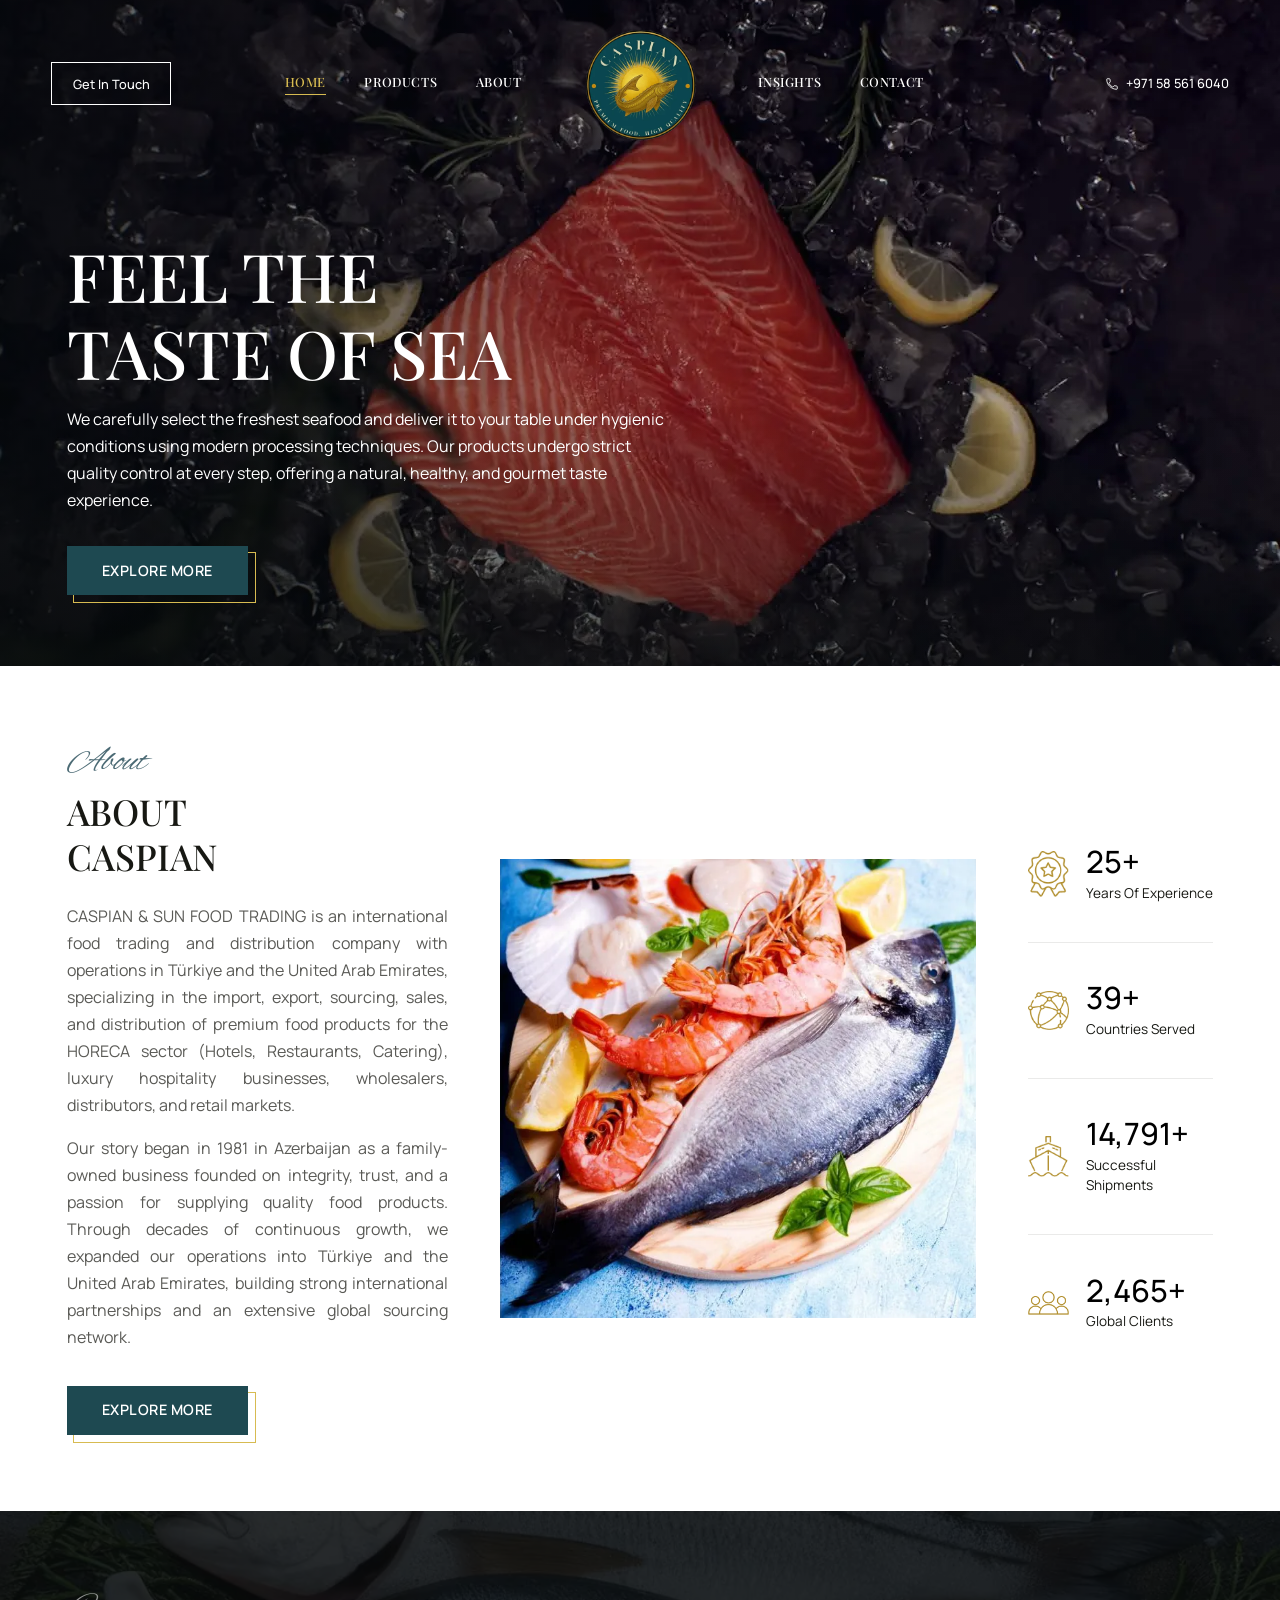
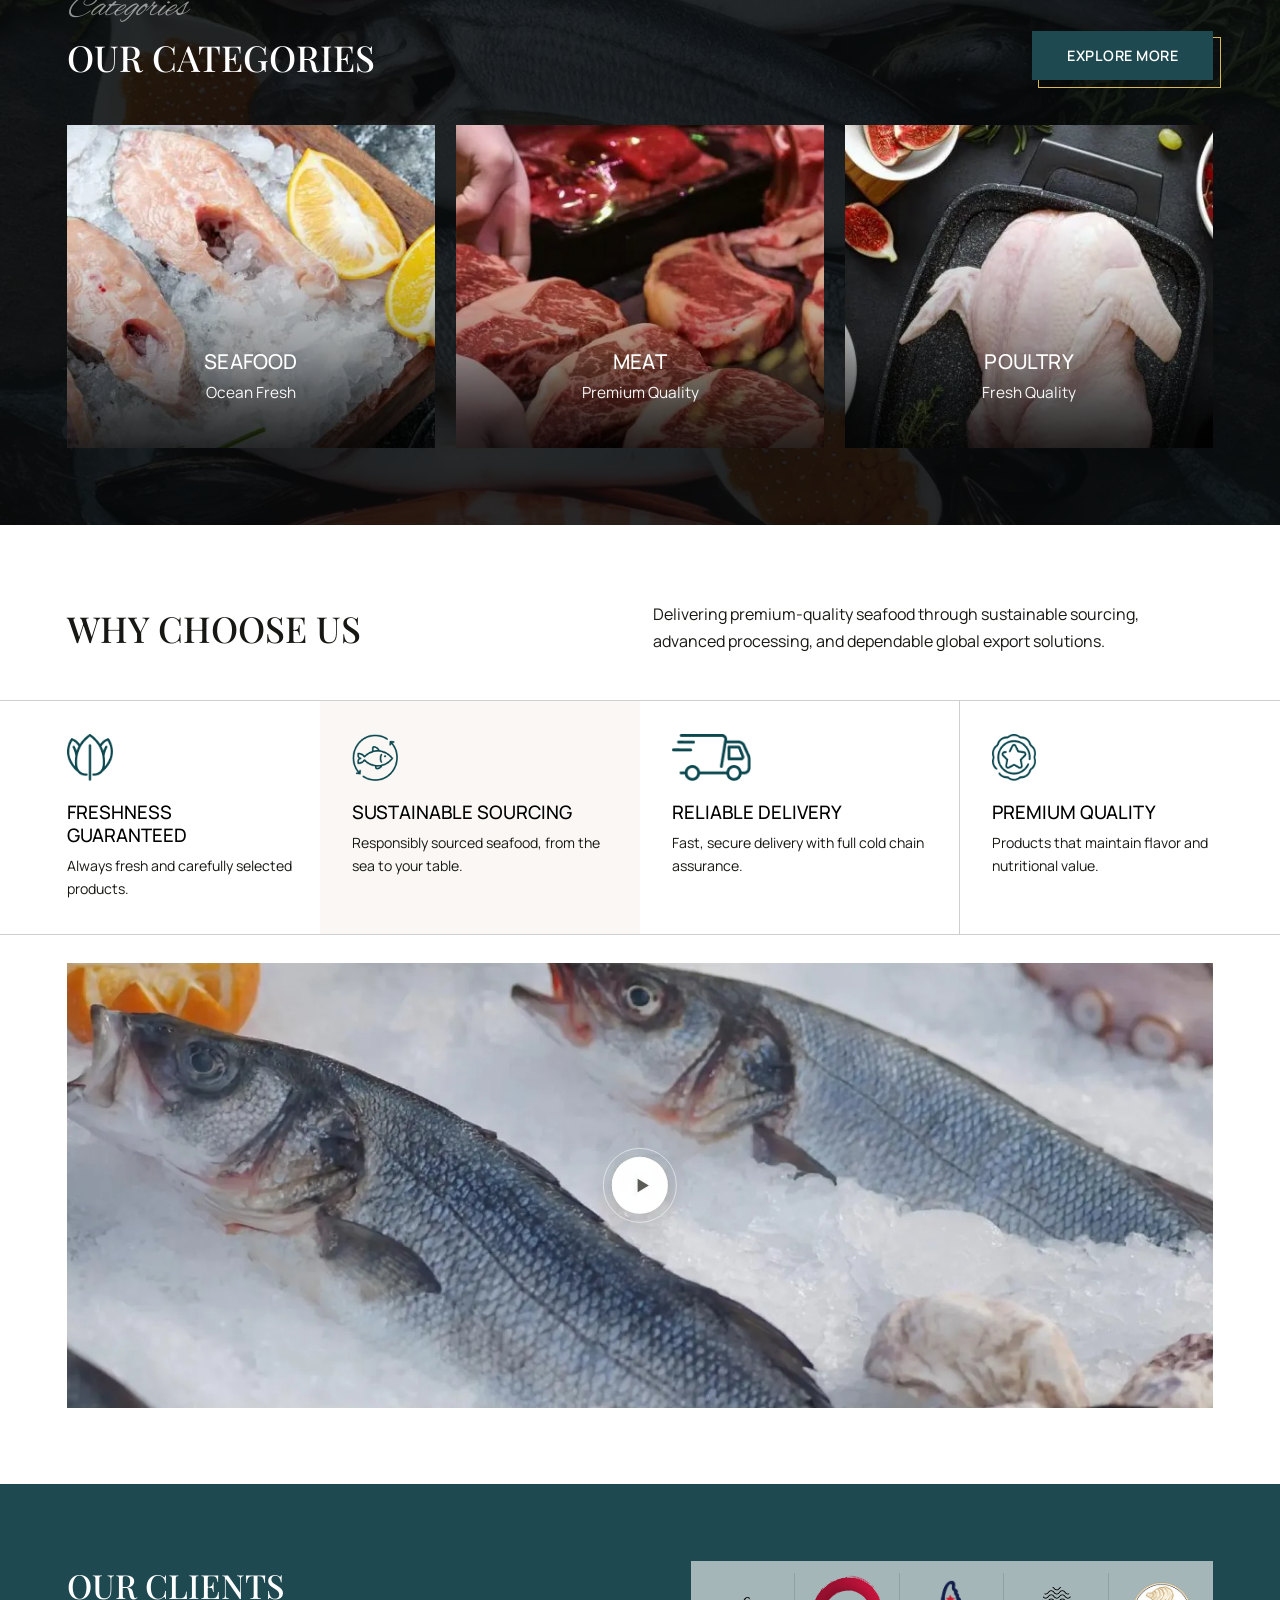
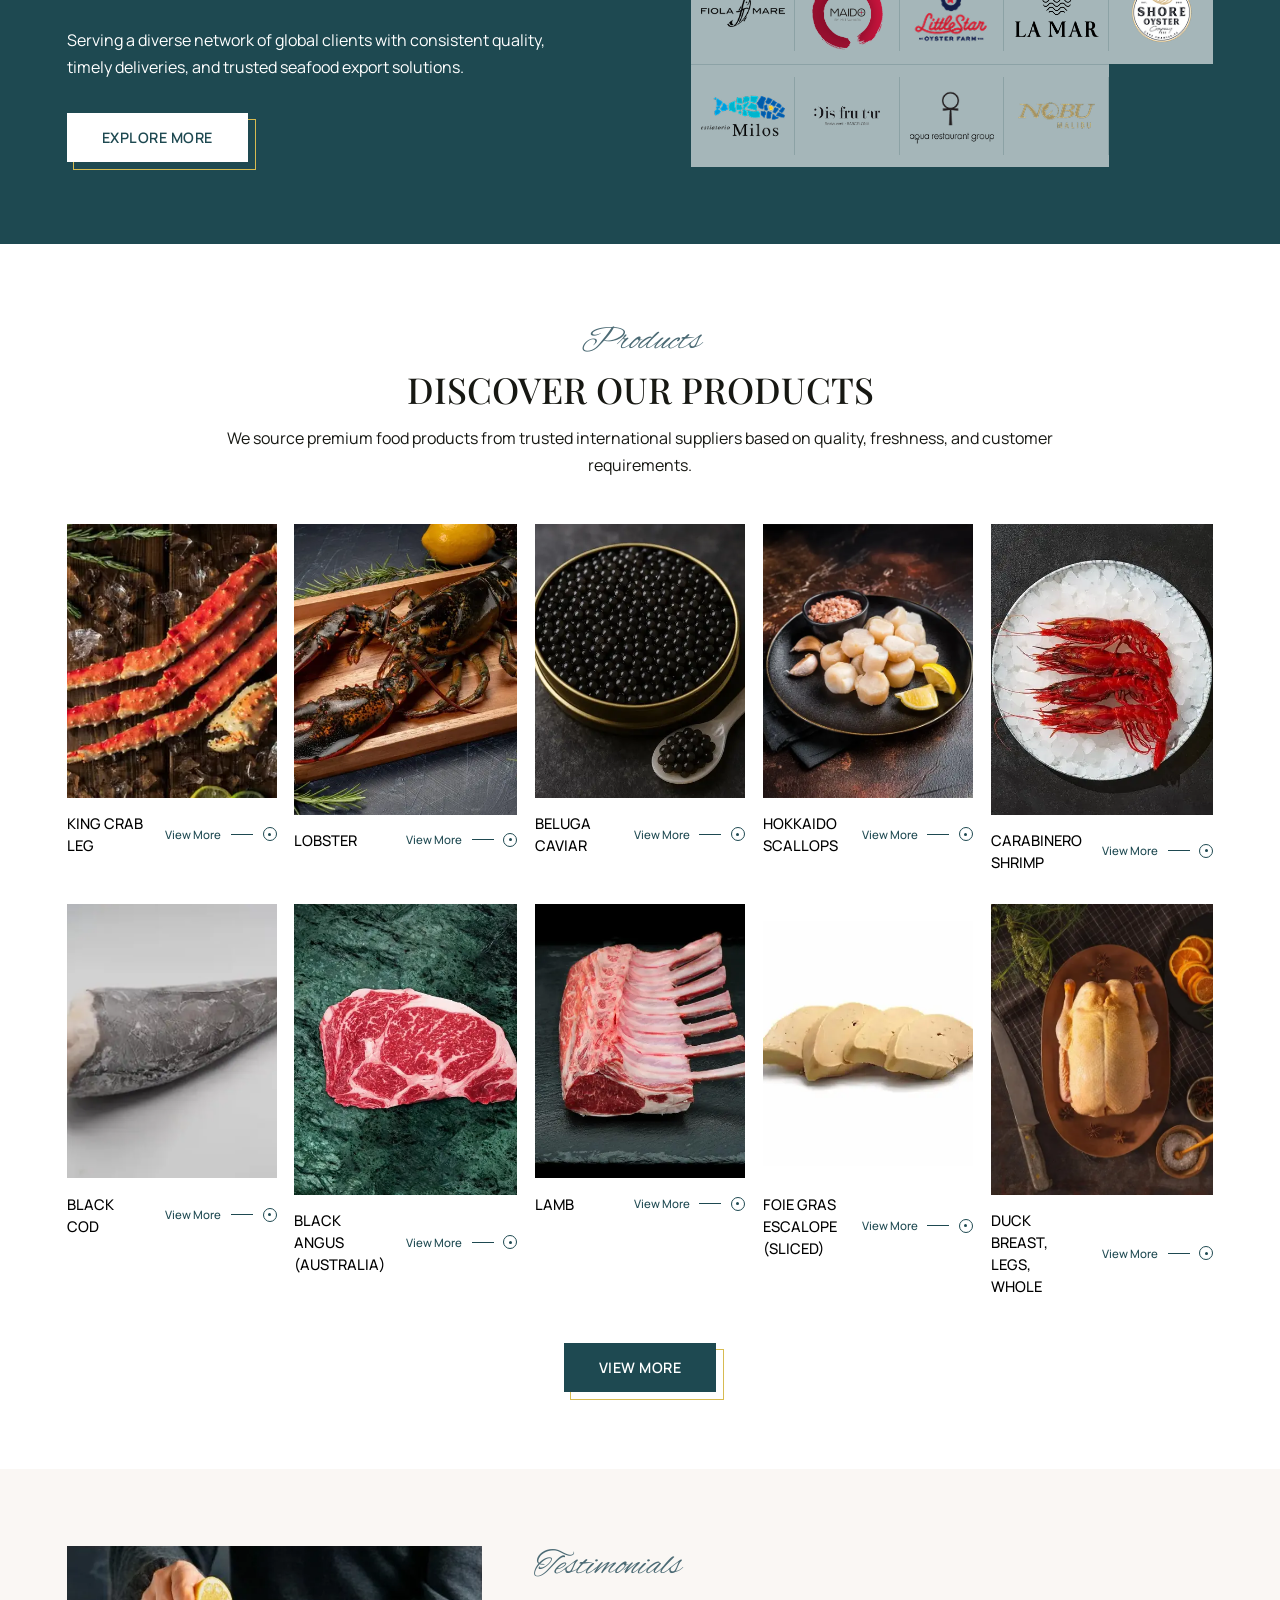
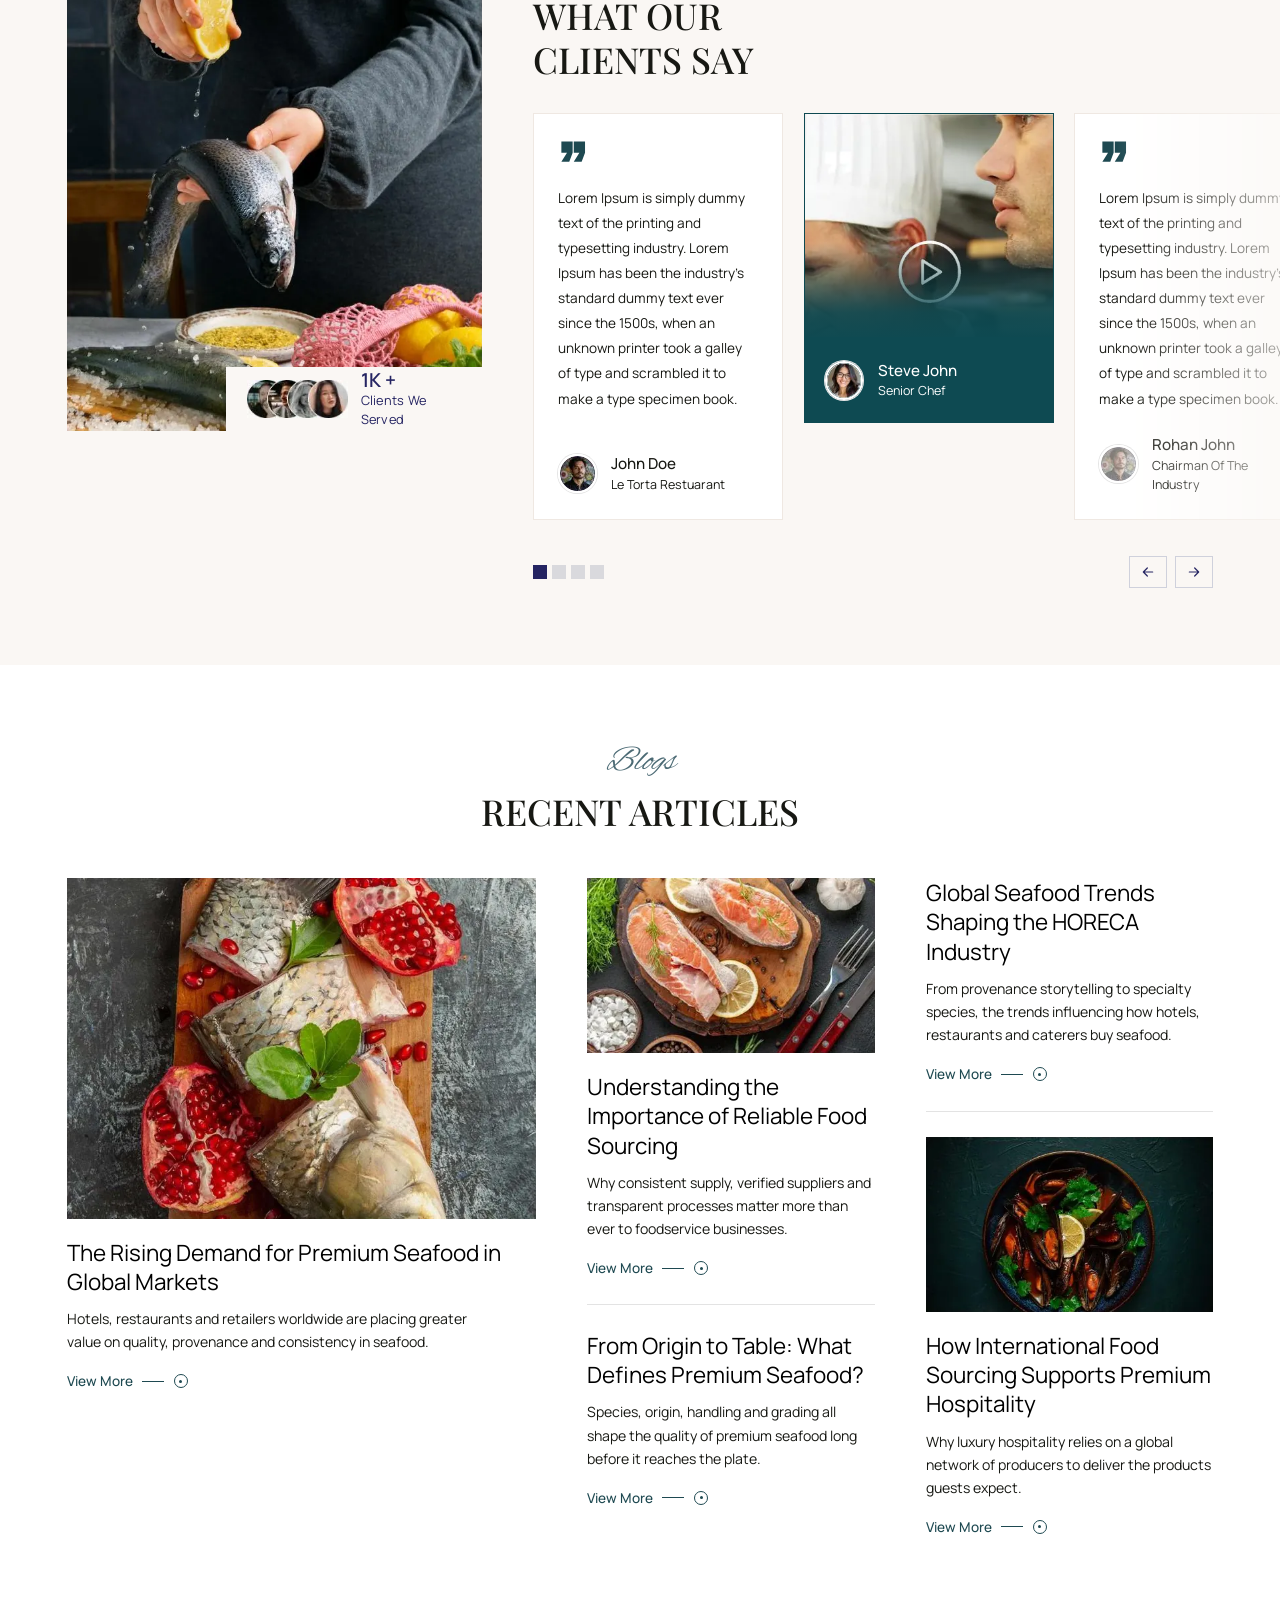
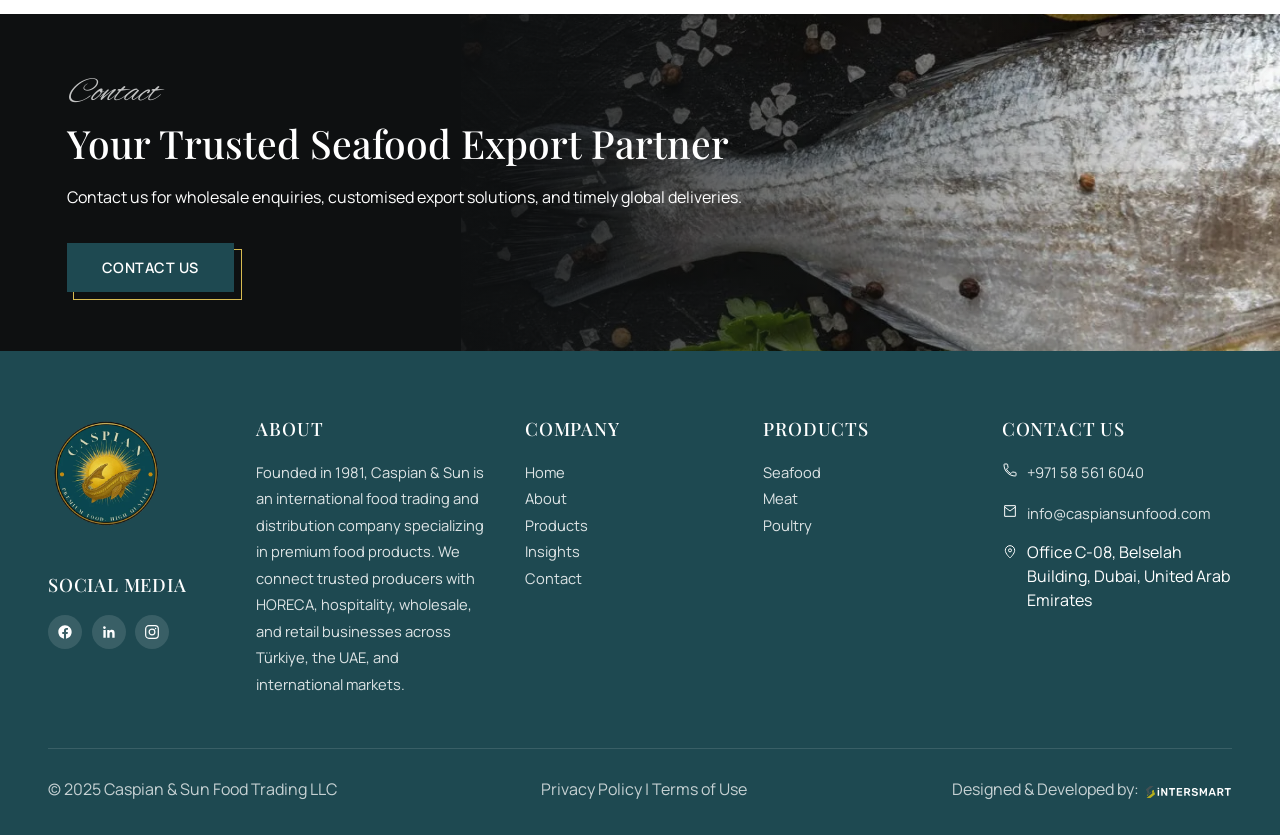
==== index.html @ beed7464 "fix: logo on the left of header on tablet and mobile Co-Authored-By: Claude Sonnet 5.5 <noreply@anth" ====
<!DOCTYPE html>
<html lang="en">
<head>
<meta charset="UTF-8">
<meta name="robots" content="noindex, nofollow, noarchive, nosnippet">
<meta name="viewport" content="width=device-width, initial-scale=1.0">
<title>Caspian & Sun Food Trading LLC | Premium Seafood, Meat & Poultry</title>
<style id="pl-css">#preloader{position:fixed;inset:0;z-index:99999;display:flex;align-items:center;justify-content:center;background:#F7F3EC;overflow:hidden;transition:opacity .4s ease .55s,visibility 0s linear .95s;}#preloader .pl-disc{position:absolute;left:50%;top:50%;width:clamp(124px,18vw,190px);height:clamp(124px,18vw,190px);margin:calc(clamp(124px,18vw,190px)/-2) 0 0 calc(clamp(124px,18vw,190px)/-2);border-radius:50%;background:#1E4951;box-shadow:0 10px 40px rgba(30,73,81,.25);transition:transform .8s cubic-bezier(.65,0,.35,1);will-change:transform;}#preloader .pl-logo{position:relative;width:clamp(96px,14vw,150px);height:clamp(96px,14vw,150px);display:flex;align-items:center;justify-content:center;}#preloader .pl-logo img{width:100%;height:100%;object-fit:contain;animation:plPulse 1.8s ease-in-out infinite;}#preloader .pl-ring{position:absolute;inset:-14px;border-radius:50%;border:2px solid rgba(215,187,81,.3);border-top-color:#D7BB51;animation:plSpin 1.1s linear infinite;transition:opacity .3s ease;}@keyframes plPulse{0%,100%{transform:scale(.97);}50%{transform:scale(1.03);}}@keyframes plSpin{to{transform:rotate(360deg);}}#preloader.pl-done{opacity:0;visibility:hidden;pointer-events:none;}#preloader.pl-done .pl-disc{transform:scale(40);}#preloader.pl-done .pl-logo img{animation:none;}#preloader.pl-done .pl-ring{opacity:0;}html.pl-skip #preloader{display:none;}@media (prefers-reduced-motion:reduce){#preloader .pl-logo img,#preloader .pl-ring{animation:none;}#preloader .pl-disc{transition:none;}#preloader{transition:opacity .3s ease,visibility 0s linear .3s;}}</style>
<script>try{if(sessionStorage.getItem("plSeen"))document.documentElement.classList.add("pl-skip")}catch(e){}</script>
<meta name="description" content="Caspian &amp; Sun Food Trading is an international food trading and distribution company supplying premium seafood, meat and poultry to hotels, restaurants and retailers in Türkiye, the UAE and beyond.">
<link rel="icon" type="image/png" href="images/logo.png">
<link rel="preload" as="image" imagesrcset="videos/hero-salmon-poster-sm.webp 640w, videos/hero-salmon-poster.webp 1280w" imagesizes="100vw" fetchpriority="high">
<link href="components.css?v=11" rel="stylesheet">
<style>
:root{--deep-teal:#1E4951;--rich-gold:#D7BB51;--antique-gold:#AA8D3F;--charcoal:#171813;--cream:#FAF7F4;--gutter:clamp(1.25rem,5.2vw,6.25rem);}
*{margin:0;padding:0;box-sizing:border-box;}
html{scroll-behavior:smooth;}
body{font-family:'Manrope',sans-serif;color:var(--charcoal);background:#fff;line-height:1.5;}
img{max-width:100%;display:block;}
html,body{max-width:100%;overflow-x:hidden;}

/* ---------- shared tokens (same as about page) ---------- */
.eyebrow{font-family:'Alex Brush','Playfair Display',cursive;font-size:clamp(1.4rem,2.8vw,2.1rem);font-weight:400;color:#4B6A74;margin-bottom:.4rem;font-style:italic;line-height:1.2;}
/* Rule 1: heading style lives on .section-heading, not the h2 tag */
.section-heading{font-family:'Playfair Display',serif;font-weight:500;color:var(--charcoal);font-size:clamp(1.6rem,2.8vw,2.4rem);line-height:1.25;text-transform:uppercase;}
p{font-size:16px;font-family:'Manrope',sans-serif;font-weight:400;line-height:27px;color:#5a5a56;}
.wrap{max-width:1920px;margin:0 auto;padding:0 var(--gutter);}
.sec{padding:clamp(3rem,6vw,6.25rem) 0;}

.btn-shop{position:relative;display:inline-block;}
.btn-shop::after{content:'';position:absolute;bottom:-8px;right:-8px;width:100%;height:100%;border:1.5px solid var(--rich-gold);z-index:0;transition:transform .35s cubic-bezier(.34,1.56,.64,1);}
.btn-shop:hover::after{transform:translate(4px,4px);}
.btn-shop a,.btn-shop button{position:relative;z-index:1;display:inline-block;background:var(--deep-teal);color:#fff;border:none;padding:.85rem 2.2rem;font-family:'Manrope',sans-serif;font-size:.9rem;font-weight:600;cursor:pointer;text-transform:uppercase;letter-spacing:.5px;text-decoration:none;transition:background .3s ease,color .3s ease,transform .35s cubic-bezier(.34,1.56,.64,1);}
.btn-shop:hover a,.btn-shop:hover button{background:#0f3a46;transform:translate(-3px,-3px);}
.btn-shop.light a{background:#fff;color:var(--deep-teal);}
.btn-shop.light:hover a{background:#f2f2ee;}
.btn-shop.light::after{border-color:var(--rich-gold);}

.view-more{display:inline-flex;align-items:center;gap:.6rem;font-size:.85rem;font-weight:500;color:var(--deep-teal);text-decoration:none;width:fit-content;transition:color .3s ease;}
.view-more .vm-dash{width:22px;height:1px;background:currentColor;transition:width .3s ease;}
.view-more .vm-circle{flex:none;width:14px;height:14px;border-radius:50%;border:1px solid currentColor;display:flex;align-items:center;justify-content:center;}
.view-more .vm-circle::after{content:'';width:3px;height:3px;border-radius:50%;background:currentColor;}
.view-more:hover{color:var(--antique-gold);}
.view-more:hover .vm-dash{width:32px;}

/* scroll reveal */
.reveal{opacity:0;transform:translateY(32px);transition:opacity .9s cubic-bezier(.16,1,.3,1),transform .9s cubic-bezier(.16,1,.3,1);}
.reveal.in-view{opacity:1;transform:translateY(0);}
@media (prefers-reduced-motion:reduce){.reveal{opacity:1!important;transform:none!important;transition:none!important;}}

/* ---------- 1. HERO (video) ---------- */
.hero{position:relative;height:min(100vh,52vw);min-height:560px;background:#0b0f10;color:#fff;overflow:hidden;display:flex;align-items:flex-end;}
.hero-video{position:absolute;inset:0;width:100%;height:100%;object-fit:cover;}
.hero::before{content:'';position:absolute;inset:0;z-index:1;background:linear-gradient(90deg,rgba(6,10,11,.72) 0%,rgba(6,10,11,.35) 45%,rgba(6,10,11,.1) 100%),linear-gradient(0deg,rgba(6,10,11,.55) 0%,rgba(6,10,11,0) 40%);}
.hero-inner{position:relative;z-index:2;width:100%;max-width:1920px;margin:0 auto;padding:0 var(--gutter) clamp(2.5rem,5.5vw,6.5rem);}
.hero h1{font-family:'Playfair Display',serif;font-size:clamp(2.4rem,6.5vw,4.2rem);font-weight:500;line-height:1.14;text-transform:uppercase;margin-bottom:1rem;text-shadow:0 2px 12px rgba(0,0,0,.25);opacity:0;animation:heroFadeUp .6s cubic-bezier(.16,1,.3,1) .05s forwards;}
.hero p{font-size:16px;line-height:27px;max-width:600px;color:#fff;margin-bottom:2rem;opacity:0;animation:heroFadeUp .6s cubic-bezier(.16,1,.3,1) .12s forwards;}
.hero .btn-shop{opacity:0;animation:heroFadeUp .6s cubic-bezier(.16,1,.3,1) .2s forwards;}
@keyframes heroFadeUp{from{opacity:0;transform:translateY(22px);}to{opacity:1;transform:translateY(0);}}
@media (prefers-reduced-motion:reduce){.hero h1,.hero p,.hero .btn-shop{animation:none;opacity:1;}}

/* ---------- 2. ABOUT CASPIAN ---------- */
.about-grid{display:grid;grid-template-columns:555fr 693fr 270fr;gap:clamp(1.5rem,4vw,5rem);align-items:center;}
.about-text .section-heading{margin-bottom:1.5rem;}
.about-text p{text-align:justify;margin-bottom:1rem;}
.about-text .btn-shop{margin-top:1.2rem;}
.about-photo{overflow:hidden;aspect-ratio:693/666;}
.about-photo img{width:100%;height:100%;object-fit:cover;transition:transform .9s cubic-bezier(.16,1,.3,1);}
.about-photo:hover img{transform:scale(1.05);}
.counters{display:flex;flex-direction:column;}
.counter{display:flex;align-items:center;gap:1.1rem;padding:clamp(1.2rem,3vw,2.6rem) 0;border-bottom:1px solid rgba(23,24,19,.09);}
.counter:first-child{padding-top:0;}
.counter:last-child{border-bottom:none;padding-bottom:0;}
.counter img{width:clamp(38px,3.2vw,58px);height:auto;flex:none;transition:transform .5s cubic-bezier(.34,1.56,.64,1);}
.counter:hover img{transform:scale(1.12) rotate(-4deg);}
.counter strong{display:block;font-family:'Manrope',sans-serif;font-weight:500;font-size:clamp(1.6rem,2.4vw,2.4rem);line-height:1.1;color:#000;}
.counter span{display:block;font-size:clamp(.85rem,1.05vw,1rem);color:#171813;margin-top:.25rem;}

/* ---------- 3. CATEGORIES ---------- */
.cats{position:relative;color:#fff;background:#0b0d0e;}
.cats.bg-on{background:#0b0d0e url('images/pdf_extracted/extracted_3_bg.webp') center/cover;}
.cats::before{content:'';position:absolute;inset:0;background:rgba(8,10,11,.86);}
.cats .wrap{position:relative;}
.cats-head{display:flex;justify-content:space-between;align-items:flex-end;gap:1.5rem;flex-wrap:wrap;margin-bottom:clamp(1.8rem,3.5vw,3.4rem);}
.cats .eyebrow{color:rgba(255,255,255,.55);}
.cats .section-heading{color:#fff;}
.cat-grid{display:grid;grid-template-columns:repeat(3,1fr);gap:clamp(1rem,1.6vw,1.8rem);}
.cat-card{position:relative;display:block;aspect-ratio:552/484;overflow:hidden;color:#fff;text-decoration:none;}
.cat-card img{position:absolute;inset:0;width:100%;height:100%;object-fit:cover;transition:transform .9s cubic-bezier(.16,1,.3,1);}
.cat-card:hover img{transform:scale(1.08);}
.cat-card::after{content:'';position:absolute;inset:0;background:linear-gradient(0deg,rgba(0,0,0,.72) 0%,rgba(0,0,0,.18) 48%,rgba(0,0,0,0) 70%);transition:background .4s ease;}
.cat-card:hover::after{background:linear-gradient(0deg,rgba(0,0,0,.82) 0%,rgba(0,0,0,.3) 55%,rgba(0,0,0,.05) 80%);}
.cat-label{position:absolute;left:0;right:0;bottom:clamp(1.4rem,3.4vw,3.6rem);z-index:1;text-align:center;}
.cat-label b{display:block;font-family:'Manrope',sans-serif;font-weight:500;font-size:clamp(1.1rem,1.6vw,1.6rem);text-transform:uppercase;letter-spacing:.2px;transition:transform .4s ease;}
.cat-label span{display:block;font-size:clamp(.9rem,1.2vw,1.2rem);margin-top:.3rem;opacity:.95;}
.cat-card:hover .cat-label b{transform:translateY(-4px);}

/* ---------- 4. WHY CHOOSE US ---------- */
.why-head{display:flex;justify-content:space-between;align-items:center;gap:2rem;flex-wrap:wrap;margin-bottom:clamp(1.8rem,3.5vw,3.2rem);}
.why-head p{max-width:560px;color:#171813;font-size:16px;}
.why-strip{border-top:1px solid #cfcfcf;border-bottom:1px solid #cfcfcf;}
.why-grid{display:grid;grid-template-columns:repeat(4,1fr);max-width:1920px;margin:0 auto;}
.why-item{padding:clamp(1.4rem,2.6vw,2.6rem) clamp(1rem,2vw,2.2rem);padding-left:max(var(--gutter),0px);transition:background .35s ease;}
.why-item:not(:first-child){padding-left:clamp(1rem,2.4vw,2.6rem);}
.why-item + .why-item{border-left:1px solid transparent;}
.why-item:nth-child(3){border-right:1px solid #cfcfcf;}
.why-grid:not(:hover) .why-item:nth-child(2),.why-item:hover{background:var(--cream);}
.why-item img{height:clamp(38px,3.6vw,68px);width:auto;max-width:none;object-fit:contain;margin-bottom:clamp(.9rem,1.6vw,1.6rem);transition:transform .45s cubic-bezier(.34,1.56,.64,1);}
.why-item:hover img{transform:translateY(-4px) scale(1.06);}
.why-item h3{font-family:'Manrope',sans-serif;font-weight:500;font-size:clamp(1rem,1.45vw,1.4rem);text-transform:uppercase;color:#000;margin-bottom:.5rem;line-height:1.25;}
.why-item p{font-size:clamp(.85rem,1.1vw,1rem);line-height:1.6;color:#171813;max-width:24em;}
.why-video{position:relative;margin-top:clamp(1.4rem,2.2vw,2.2rem);aspect-ratio:1728/670;overflow:hidden;cursor:pointer;}
.why-video img{width:100%;height:100%;object-fit:cover;transition:transform 1.2s cubic-bezier(.16,1,.3,1);}
.why-video:hover img{transform:scale(1.04);}
.play-btn{position:absolute;left:50%;top:50%;transform:translate(-50%,-50%);width:clamp(52px,4.4vw,84px);height:clamp(52px,4.4vw,84px);border-radius:50%;background:rgba(255,255,255,.92);border:none;display:flex;align-items:center;justify-content:center;cursor:pointer;box-shadow:0 8px 30px rgba(0,0,0,.2);transition:transform .35s cubic-bezier(.34,1.56,.64,1),background .3s ease;}
.play-btn::before{content:'';position:absolute;inset:-9px;border-radius:50%;border:1.5px solid rgba(255,255,255,.55);animation:pulse 2.4s ease-out infinite;}
.play-btn svg{width:34%;height:34%;fill:#5a5a56;margin-left:8%;}
.why-video:hover .play-btn{transform:translate(-50%,-50%) scale(1.1);background:#fff;}
@keyframes pulse{0%{transform:scale(.9);opacity:.9;}100%{transform:scale(1.5);opacity:0;}}
@media (prefers-reduced-motion:reduce){.play-btn::before{animation:none;}}

/* ---------- 5. OUR CLIENTS ---------- */
.clients{background:var(--deep-teal);color:#fff;}
.clients-grid{display:grid;grid-template-columns:minmax(0,560px) 1fr;gap:clamp(2rem,5vw,6rem);align-items:center;}
.clients .section-heading{color:#fff;font-size:clamp(1.8rem,2.6vw,2.6rem);line-height:1.15;margin-bottom:1.4rem;}
.clients p{color:#fff;margin-bottom:2rem;max-width:520px;}
.logos{display:grid;grid-template-columns:repeat(5,1fr);}
.logo-cell{display:flex;align-items:center;justify-content:center;padding:clamp(.4rem,1vw,1rem) clamp(.3rem,.8vw,.9rem);position:relative;}
.logo-cell:not(:nth-child(5n))::after{content:'';position:absolute;right:0;top:12%;bottom:12%;width:1px;background:rgba(30,73,81,.18);}
.logo-cell:nth-child(n+6){border-top:1px solid rgba(30,73,81,.18);}
.logo-cell{transition:background-color .3s ease;}
/* subtle light card so dark logos stay readable before hover */
.logo-cell:not(:empty){background:rgba(255,255,255,.6);}
.logo-cell:not(:empty):hover{background:#fff;}
.logo-cell img{width:auto;max-width:100%;max-height:clamp(48px,6vw,84px);height:auto;margin:0 auto;transition:transform .4s cubic-bezier(.34,1.56,.64,1);}
.logo-cell:hover img{transform:scale(1.06);}
/* La Mar file is white-on-transparent: render it black on the light card */
.logo-cell--light img{filter:invert(1);}

/* ---------- 6. PRODUCTS ---------- */
.prod-head{text-align:center;margin-bottom:clamp(1.8rem,3.5vw,3.4rem);}
.prod-head p{max-width:840px;margin:.8rem auto 0;color:#171813;}
.prod-grid{display:grid;grid-template-columns:repeat(5,1fr);gap:clamp(1.4rem,2.4vw,2.6rem) clamp(.8rem,1.4vw,1.6rem);}
.pcard{display:flex;flex-direction:column;}
.pimg{position:relative;aspect-ratio:323/422;overflow:hidden;}
.pimg img{width:100%;height:100%;object-fit:cover;transition:transform .7s cubic-bezier(.16,1,.3,1);}
.pcard:hover .pimg img{transform:scale(1.08);}
.poverlay{position:absolute;top:14%;bottom:14%;left:8%;right:8%;background:rgba(255,255,255,.96);display:flex;flex-direction:column;justify-content:center;align-items:center;text-align:center;padding:clamp(.6rem,1.2vw,1.4rem);opacity:0;visibility:hidden;transform:translateY(10px);transition:opacity .4s ease,visibility .4s ease,transform .4s ease;}
.pcard:hover .poverlay,.pcard:focus-within .poverlay{opacity:1;visibility:visible;transform:none;}
.poverlay h3{font-family:'Manrope',sans-serif;font-size:clamp(.9rem,1.1vw,1.1rem);font-weight:500;text-transform:uppercase;color:var(--charcoal);margin-bottom:.8rem;}
.poverlay p{font-size:clamp(.66rem,.8vw,.8rem);line-height:1.65;color:#171813;margin-bottom:1rem;}
.pinfo{display:flex;justify-content:space-between;align-items:center;gap:clamp(1rem,1.6vw,1.6rem);padding-top:.9rem;}
.pinfo b{flex:1 1 auto;min-width:0;}
.pinfo .view-more{flex:none;white-space:nowrap;}
.pinfo b{font-family:'Manrope',sans-serif;font-size:clamp(.9rem,1.15vw,1.1rem);font-weight:500;text-transform:uppercase;color:#000;}
.pinfo .view-more{font-size:clamp(.72rem,.85vw,.85rem);}
.prod-cta{text-align:center;margin-top:clamp(1.8rem,3.6vw,3.6rem);}

/* ---------- 7. TESTIMONIALS ---------- */
.testi{background:var(--cream);overflow:hidden;}
.testi-grid{display:grid;grid-template-columns:629fr 1030fr;gap:clamp(1.5rem,4vw,4.5rem);align-items:start;}
.testi-photo{position:relative;aspect-ratio:629/735;}
.testi-photo>img{width:100%;height:100%;object-fit:cover;}
.served{position:absolute;right:0;bottom:0;width:61.5%;background:var(--cream);height:12.4%;min-height:64px;display:flex;align-items:center;gap:.8rem;padding:0 clamp(.6rem,1.6vw,1.6rem);}
.served img{height:clamp(30px,3vw,48px);width:auto;flex:none;}
.served strong{display:block;font-size:clamp(1.1rem,1.5vw,1.5rem);font-weight:600;color:#252462;line-height:1.1;}
.served span{display:block;font-size:clamp(.8rem,1vw,1rem);color:#252462;letter-spacing:.3px;}
.testi-body{min-width:0;}
.testi-body .section-heading{margin-bottom:clamp(1.4rem,2.4vw,2.4rem);}
.slider{position:relative;margin-right:calc(-1 * var(--gutter));}
.track{display:flex;gap:clamp(.8rem,1.6vw,1.6rem);overflow-x:auto;scroll-snap-type:x mandatory;scrollbar-width:none;-ms-overflow-style:none;padding:0 var(--gutter) 6px 0;-webkit-mask-image:linear-gradient(90deg,#000 0,#000 78%,rgba(0,0,0,.35) 100%);mask-image:linear-gradient(90deg,#000 0,#000 78%,rgba(0,0,0,.35) 100%);}
.track::-webkit-scrollbar{display:none;}
.tcard{--tw:clamp(250px,19vw,365px);flex:0 0 var(--tw);scroll-snap-align:start;background:#fff;border:1px solid #efe8e2;padding:clamp(1.2rem,1.9vw,1.9rem);display:flex;flex-direction:column;min-height:clamp(340px,25vw,478px);}
.sr-only{position:absolute;width:1px;height:1px;padding:0;margin:-1px;overflow:hidden;clip:rect(0,0,0,0);white-space:nowrap;border:0;}
.tcard .q{width:clamp(26px,2.2vw,42px);fill:var(--deep-teal);margin-bottom:1.2rem;}
.tcard p{font-size:clamp(.85rem,1.05vw,1rem);line-height:1.85;color:#171813;flex:1;}
.tperson{display:flex;align-items:center;gap:.9rem;margin-top:1.4rem;}
.tperson img{width:clamp(38px,3vw,58px);height:clamp(38px,3vw,58px);border-radius:50%;object-fit:cover;flex:none;border:2px solid #fff;box-shadow:0 0 0 1px #e5e5e5;}
.tperson b{display:block;font-weight:500;font-size:clamp(.95rem,1.15vw,1.1rem);color:#171813;}
.tperson span{display:block;font-size:clamp(.78rem,.95vw,.9rem);color:#171813;}
.tcard.video{--pb:calc(clamp(38px,3vw,58px) + 2 * clamp(1rem,1.6vw,1.6rem));position:relative;align-self:flex-start;min-height:0;padding:calc(var(--tw) * .9011) 0 0;background:#0e4a52 url('images/home/testi-chef.webp') left top/100% auto no-repeat;color:#fff;border-color:transparent;overflow:hidden;}
/* teal panel starts right under the photo and is only as tall as the person block; grows only if content is added */
.tcard.video::before{content:'';position:absolute;inset:0;pointer-events:none;background:linear-gradient(0deg,#0e4a52 0,#0e4a52 var(--pb),rgba(14,74,82,.9) calc(var(--pb) + var(--tw) * .12),rgba(14,74,82,0) calc(var(--pb) + var(--tw) * .4));}
.tcard.video .play-btn{top:calc(var(--tw) * .45);width:calc(var(--tw) * .26);height:calc(var(--tw) * .26);background:transparent;box-shadow:none;border:none;z-index:2;}
.tcard.video .play-btn svg,.tcard.video .play-btn::before{display:none;}
.tcard.video:hover{box-shadow:0 18px 40px rgba(14,74,82,.35);}
.tcard.video .tperson{position:relative;margin:0;padding:clamp(1rem,1.6vw,1.6rem);z-index:1;}
.tcard.video .tperson b,.tcard.video .tperson span{color:#fff;}
.tcard.video .tperson img{border-color:#fff;}
.slider-ui{display:flex;justify-content:space-between;align-items:center;margin-top:clamp(1.4rem,2.4vw,2.4rem);padding-right:var(--gutter);}
.dots{display:flex;gap:.3rem;}
.dots i{width:14px;height:14px;background:#d9d9dd;cursor:pointer;transition:background .3s ease,transform .3s ease;}
.dots i.on{background:#252462;}
.arrows{display:flex;gap:.5rem;}
.arrows button{width:38px;height:32px;border:1px solid #cfd1dc;background:transparent;color:#252462;cursor:pointer;display:flex;align-items:center;justify-content:center;transition:background .3s ease,color .3s ease,transform .3s ease;}
.arrows button:hover{background:#252462;color:#fff;transform:translateY(-2px);}
.arrows svg{width:16px;height:16px;stroke:currentColor;fill:none;stroke-width:1.8;stroke-linecap:round;stroke-linejoin:round;}

/* ---------- 8. ARTICLES ---------- */
.art-head{text-align:center;margin-bottom:clamp(1.8rem,3.5vw,3.4rem);}
.art-grid{display:grid;grid-template-columns:706fr 433fr 433fr;gap:clamp(1.4rem,4vw,4.6rem);align-items:start;}
.art{display:block;text-decoration:none;color:inherit;}
.art .aimg{overflow:hidden;}
.art .aimg img{width:100%;height:100%;object-fit:cover;transition:transform .8s cubic-bezier(.16,1,.3,1);}
.art:hover .aimg img{transform:scale(1.06);}
.art.big .aimg{aspect-ratio:706/512;}
.art.sm .aimg{aspect-ratio:433/263;}
.art h3{font-family:'Manrope',sans-serif;font-weight:400;font-size:clamp(1.15rem,1.75vw,1.75rem);line-height:1.3;color:#000;margin:clamp(.9rem,1.5vw,1.6rem) 0 .7rem;transition:color .3s ease;}
.art:hover h3{color:var(--deep-teal);}
.art p{font-size:clamp(.85rem,1.1vw,1rem);line-height:1.65;color:#171813;margin-bottom:.9rem;max-width:30em;}
.acol{display:flex;flex-direction:column;}
.acol .art + .art{border-top:1px solid #e3e3e3;margin-top:clamp(1.2rem,2vw,2rem);padding-top:clamp(1.2rem,2vw,2rem);}
.acol .art.text-first h3{margin-top:0;}

/* ---------- 9. CTA ---------- */
.cta{position:relative;min-height:clamp(320px,26.3vw,540px);background:#0e1011;color:#fff;display:flex;align-items:center;overflow:hidden;}
.cta-bg{position:absolute;right:0;top:0;bottom:0;width:min(64%,1100px);}
.cta-bg.bg-on{background:url('images/home/cta-fish.webp') right center/cover no-repeat;}
.cta::before{content:'';position:absolute;inset:0;z-index:1;background:linear-gradient(90deg,#0e1011 0%,#0e1011 32%,rgba(14,16,17,.55) 62%,rgba(14,16,17,0) 100%);}
.cta .wrap{position:relative;z-index:2;width:100%;}
.cta .eyebrow{color:rgba(255,255,255,.75);}
.cta .section-heading{color:#fff;text-transform:none;font-size:clamp(1.7rem,3.05vw,3.1rem);line-height:1.2;margin-bottom:1.1rem;}
.cta p{color:#fff;max-width:760px;margin-bottom:2rem;}

/* ---------- LIGHTBOX ---------- */
.lightbox{position:fixed;inset:0;z-index:400;background:rgba(6,9,10,.9);display:flex;align-items:center;justify-content:center;padding:1.5rem;opacity:0;visibility:hidden;transition:opacity .35s ease,visibility .35s ease;}
.lightbox.open{opacity:1;visibility:visible;}
.lightbox video{width:min(1100px,100%);max-height:82vh;background:#000;box-shadow:0 30px 80px rgba(0,0,0,.5);}
.lightbox .lb-close{position:absolute;top:1.2rem;right:1.4rem;width:44px;height:44px;border:none;border-radius:50%;background:rgba(255,255,255,.12);color:#fff;font-size:1.7rem;line-height:1;cursor:pointer;transition:background .3s ease,transform .3s ease;}
.lightbox .lb-close:hover{background:var(--rich-gold);color:#171813;transform:rotate(90deg);}

/* ---------- RESPONSIVE ---------- */
@media (max-width:1200px){
  .prod-grid{grid-template-columns:repeat(4,1fr);}
  .art-grid{grid-template-columns:1fr 1fr;}
  .art.big{grid-column:1/-1;}
}
@media (max-width:1024px){
  .hero{height:min(100vh,120vw);min-height:520px;}
  .about-grid{grid-template-columns:1fr 1fr;}
  .about-text{grid-column:1/-1;}
  .about-photo{aspect-ratio:4/3;}
  .counters{justify-content:center;}
  .cat-grid{grid-template-columns:1fr 1fr 1fr;}
  .why-grid{grid-template-columns:1fr 1fr;}
  .why-item,.why-item:not(:first-child){padding:clamp(1.2rem,3vw,2rem) var(--gutter);}
  .why-item:nth-child(3){border-right:none;}
  .why-item:nth-child(-n+2){border-bottom:1px solid #cfcfcf;}
  .clients-grid{grid-template-columns:1fr;}
  .prod-grid{grid-template-columns:repeat(3,1fr);}
  .testi-grid{grid-template-columns:1fr;}
  .testi-photo{aspect-ratio:16/11;max-width:640px;}
}
@media (max-width:768px){
  .about-grid{grid-template-columns:1fr;}
  .counters{flex-direction:row;flex-wrap:wrap;}
  .counter,.counter:first-child,.counter:last-child{flex:1 1 45%;padding:1rem 0;border-bottom:1px solid rgba(23,24,19,.09);}
  .cat-grid{grid-template-columns:1fr;}
  .cat-card{aspect-ratio:16/11;}
  .why-head{flex-direction:column;align-items:flex-start;}
  .logos{grid-template-columns:repeat(3,1fr);}
  .logo-cell::after{display:none;}
  .logo-cell:nth-child(n+4){border-top:1px solid rgba(30,73,81,.18);}
  .prod-grid{grid-template-columns:repeat(2,1fr);}
  .art-grid{grid-template-columns:1fr;}
  .slider{margin-right:calc(-1 * var(--gutter));}
}
@media (max-width:600px){
  .hero{min-height:480px;}
  .hero p{font-size:15px;line-height:25px;}
  .why-grid{grid-template-columns:1fr;}
  .why-item:nth-child(n){border-right:none;border-bottom:1px solid #cfcfcf;}
  .why-item:last-child{border-bottom:none;}
  .why-grid:not(:hover) .why-item:nth-child(2){background:transparent;}
  .why-video{aspect-ratio:16/10;}
  .logos{grid-template-columns:repeat(2,1fr);}
  .logo-cell:nth-child(n+3){border-top:1px solid rgba(30,73,81,.18);}
  .pinfo{flex-direction:column;align-items:flex-start;gap:.3rem;}
  .poverlay p{display:none;}
  .counter,.counter:first-child,.counter:last-child{flex:1 1 100%;}
  .served{width:78%;}
}
</style>
</head>
<body>
<div id="preloader" aria-hidden="true"><div class="pl-disc"></div><div class="pl-logo"><span class="pl-ring"></span><img width="360" height="360" src="casplogo.webp" alt=""></div></div>


<div id="header-placeholder"></div>
<main id="main">

<!-- 1. HERO -->
<section class="hero" id="top">
  <img class="hero-video hero-poster" src="videos/hero-salmon-poster.webp" srcset="videos/hero-salmon-poster-sm.webp 640w, videos/hero-salmon-poster.webp 1280w" sizes="100vw" width="1280" height="720" alt="" fetchpriority="high" decoding="async">
  <video class="hero-video" muted loop playsinline preload="none" data-src="videos/hero-salmon-720.mp4" data-src-sm="videos/hero-salmon-360.mp4" aria-hidden="true"></video>
  <div class="hero-inner">
    <h1>Feel the<br>Taste of Sea</h1>
    <p>We carefully select the freshest seafood and deliver it to your table under hygienic conditions using modern processing techniques. Our products undergo strict quality control at every step, offering a natural, healthy, and gourmet taste experience.</p>
    <div class="btn-shop"><a href="products.html" aria-label="Explore our products">Explore More</a></div>
  </div>
</section>

<!-- 2. ABOUT CASPIAN -->
<section class="sec about">
  <div class="wrap about-grid">
    <div class="about-text reveal">
      <div class="eyebrow">About</div>
      <h2 class="section-heading">About<br>Caspian</h2>
      <p>CASPIAN &amp; SUN FOOD TRADING is an international food trading and distribution company with operations in Türkiye and the United Arab Emirates, specializing in the import, export, sourcing, sales, and distribution of premium food products for the HORECA sector (Hotels, Restaurants, Catering), luxury hospitality businesses, wholesalers, distributors, and retail markets.</p>
      <p>Our story began in 1981 in Azerbaijan as a family-owned business founded on integrity, trust, and a passion for supplying quality food products. Through decades of continuous growth, we expanded our operations into Türkiye and the United Arab Emirates, building strong international partnerships and an extensive global sourcing network.</p>
      <div class="btn-shop"><a href="about.html">Explore More</a></div>
    </div>
    <div class="about-photo reveal"><img loading="lazy" decoding="async" width="693" height="666" src="images/home/about-photo.webp" alt="Fresh fish, prawns and scallops on a wooden board"></div>
    <div class="counters reveal">
      <div class="counter"><img loading="lazy" decoding="async" width="58" height="65" src="images/home/counter-1.png" alt=""><div><strong data-count="25" data-suffix="+">25+</strong><span>Years Of Experience</span></div></div>
      <div class="counter"><img loading="lazy" decoding="async" width="60" height="58" src="images/home/counter-4.png" alt=""><div><strong data-count="40" data-suffix="+">40+</strong><span>Countries Served</span></div></div>
      <div class="counter"><img loading="lazy" decoding="async" width="57" height="57" src="images/home/counter-2.png" alt=""><div><strong data-count="15000" data-suffix="+">15,000+</strong><span>Successful Shipments</span></div></div>
      <div class="counter"><img loading="lazy" decoding="async" width="73" height="43" src="images/home/counter-3.png" alt=""><div><strong data-count="2500" data-suffix="+">2,500+</strong><span>Global Clients</span></div></div>
    </div>
  </div>
</section>

<!-- 3. CATEGORIES -->
<section class="sec cats">
  <div class="wrap">
    <div class="cats-head reveal">
      <div>
        <div class="eyebrow">Categories</div>
        <h2 class="section-heading">Our Categories</h2>
      </div>
      <div class="btn-shop"><a href="products.html">Explore More</a></div>
    </div>
    <div class="cat-grid">
      <a class="cat-card reveal" href="products.html#seafood"><img loading="lazy" decoding="async" width="553" height="351" src="images/home/cat-frozen.webp" alt="Seafood"><div class="cat-label"><b>Seafood</b><span>Ocean Fresh</span></div></a>
      <a class="cat-card reveal" href="products.html#meat"><img loading="lazy" decoding="async" width="552" height="351" src="images/home/cat-butchery.webp" alt="Meat"><div class="cat-label"><b>Meat</b><span>Premium Quality</span></div></a>
      <a class="cat-card reveal" href="products.html#poultry"><img loading="lazy" decoding="async" width="552" height="351" src="images/home/cat-poultry.webp" alt="Poultry"><div class="cat-label"><b>Poultry</b><span>Fresh Quality</span></div></a>
    </div>
  </div>
</section>

<!-- 4. WHY CHOOSE US -->
<section class="sec why" style="padding-bottom:clamp(3rem,6vw,6.25rem)">
  <div class="wrap why-head reveal">
    <h2 class="section-heading">Why Choose Us</h2>
    <p>Delivering premium-quality seafood through sustainable sourcing, advanced processing, and dependable global export solutions.</p>
  </div>
  <div class="why-strip reveal">
    <div class="why-grid">
      <div class="why-item"><img loading="lazy" decoding="async" width="58" height="58" src="images/home/why-4.png" alt=""><h3>Freshness Guaranteed</h3><p>Always fresh and carefully selected products.</p></div>
      <div class="why-item"><img loading="lazy" decoding="async" width="70" height="70" src="images/home/why-2.png" alt=""><h3>Sustainable Sourcing</h3><p>Responsibly sourced seafood, from the sea to your table.</p></div>
      <div class="why-item"><img loading="lazy" decoding="async" width="86" height="50" src="images/home/why-3.png" alt=""><h3>Reliable Delivery</h3><p>Fast, secure delivery with full cold chain assurance.</p></div>
      <div class="why-item"><img loading="lazy" decoding="async" width="58" height="60" src="images/home/why-1.png" alt=""><h3>Premium Quality</h3><p>Products that maintain flavor and nutritional value.</p></div>
    </div>
  </div>
  <div class="wrap">
    <div class="why-video reveal" data-video="videos/hero-salmon-720.mp4">
      <img loading="lazy" decoding="async" width="1600" height="620" src="images/home/why-video.webp" alt="Fresh sea bass on ice">
      <button class="play-btn" type="button" aria-label="Play video"><svg viewBox="0 0 24 24"><path d="M6 3.5v17l14-8.5z"/></svg></button>
    </div>
  </div>
</section>

<!-- 5. OUR CLIENTS -->
<section class="sec clients">
  <div class="wrap clients-grid">
    <div class="reveal">
      <h2 class="section-heading">Our Clients</h2>
      <p>Serving a diverse network of global clients with consistent quality, timely deliveries, and trusted seafood export solutions.</p>
      <div class="btn-shop light"><a href="contact.html">Explore More</a></div>
    </div>
    <div class="logos reveal">
      <div class="logo-cell"><img loading="lazy" decoding="async" width="131" height="47" src="images/home/partner-1.png" alt="Partner logo 1"></div>
      <div class="logo-cell"><img loading="lazy" decoding="async" width="286" height="300" src="images/home/partner-2.png" alt="Maido by Mitsuharu"></div>
      <div class="logo-cell"><img loading="lazy" decoding="async" width="94" height="74" src="images/home/partner-3.png" alt="Partner logo 3"></div>
      <div class="logo-cell logo-cell--light"><img loading="lazy" decoding="async" width="330" height="197" src="images/home/partner-4.png" alt="La Mar"></div>
      <div class="logo-cell"><img loading="lazy" decoding="async" width="83" height="83" src="images/home/partner-5.png" alt="Partner logo 5"></div>
      <div class="logo-cell"><img loading="lazy" decoding="async" width="114" height="60" src="images/home/partner-6.png" alt="Partner logo 6"></div>
      <div class="logo-cell"><img loading="lazy" decoding="async" width="160" height="63" src="images/home/partner-7.png" alt="Partner logo 7"></div>
      <div class="logo-cell"><img loading="lazy" decoding="async" width="111" height="84" src="images/home/partner-8.png" alt="Partner logo 8"></div>
      <div class="logo-cell"><img loading="lazy" decoding="async" width="89" height="89" src="images/home/partner-9.png" alt="Partner logo 9"></div>
      <div class="logo-cell" aria-hidden="true"></div>
    </div>
  </div>
</section>

<!-- 6. PRODUCTS -->
<section class="sec">
  <div class="wrap">
    <div class="prod-head reveal">
      <div class="eyebrow">Products</div>
      <h2 class="section-heading">Discover Our Products</h2>
      <p>We source premium food products from trusted international suppliers based on quality, freshness, and customer requirements.</p>
    </div>
    <div class="prod-grid">
      <div class="pcard reveal"><div class="pimg"><img width="520" height="340" src="images/products/thumb/king-crab-leg.webp" alt="King Crab Leg" loading="lazy"><div class="poverlay"><h3>King Crab Leg</h3><p>Sourced from the cold waters of Russia and Norway, King Crab Legs are prized for their impressive size, succulent meat, and naturally sweet, delicate flavour.</p><a class="view-more" href="product-detail.html?p=king-crab-leg" aria-label="View more: King Crab Leg">View More <span class="vm-dash"></span><span class="vm-circle"></span></a></div></div><div class="pinfo"><b>King Crab Leg</b><a class="view-more" href="product-detail.html?p=king-crab-leg" aria-label="View more: King Crab Leg">View More <span class="vm-dash"></span><span class="vm-circle"></span></a></div></div>
      <div class="pcard reveal"><div class="pimg"><img width="520" height="520" src="images/products/thumb/lobster.webp" alt="Lobster" loading="lazy"><div class="poverlay"><h3>Lobster</h3><p>Harvested from the cold Atlantic waters of Canada, Canadian Lobster is valued for its distinctive sweet flavour, tender meat, and rich ocean-fresh character.</p><a class="view-more" href="product-detail.html?p=lobster" aria-label="View more: King Crab Leg">View More <span class="vm-dash"></span><span class="vm-circle"></span></a></div></div><div class="pinfo"><b>Lobster</b><a class="view-more" href="product-detail.html?p=lobster" aria-label="View more: King Crab Leg">View More <span class="vm-dash"></span><span class="vm-circle"></span></a></div></div>
      <div class="pcard reveal"><div class="pimg"><img width="520" height="520" src="images/products/thumb/beluga-caviar.webp" alt="Beluga Caviar" loading="lazy"><div class="poverlay"><h3>Beluga Caviar</h3><p>Beluga Caviar represents the pinnacle of gourmet indulgence, celebrated for its delicate pearls, smooth texture, and refined, buttery flavour with subtle notes of the sea.</p><a class="view-more" href="product-detail.html?p=beluga-caviar" aria-label="View more: King Crab Leg">View More <span class="vm-dash"></span><span class="vm-circle"></span></a></div></div><div class="pinfo"><b>Beluga Caviar</b><a class="view-more" href="product-detail.html?p=beluga-caviar" aria-label="View more: King Crab Leg">View More <span class="vm-dash"></span><span class="vm-circle"></span></a></div></div>
      <div class="pcard reveal"><div class="pimg"><img width="520" height="623" src="images/products/thumb/hokkaido-scallops.webp" alt="Hokkaido Scallops" loading="lazy"><div class="poverlay"><h3>Hokkaido Scallops</h3><p>From the pristine waters surrounding Hokkaido, Japan, these premium scallops are appreciated for their natural sweetness, delicate ocean flavour, and tender, succulent texture.</p><a class="view-more" href="product-detail.html?p=hokkaido-scallops" aria-label="View more: King Crab Leg">View More <span class="vm-dash"></span><span class="vm-circle"></span></a></div></div><div class="pinfo"><b>Hokkaido Scallops</b><a class="view-more" href="product-detail.html?p=hokkaido-scallops" aria-label="View more: King Crab Leg">View More <span class="vm-dash"></span><span class="vm-circle"></span></a></div></div>
      <div class="pcard reveal"><div class="pimg"><img width="520" height="520" src="images/products/thumb/carabinero-shrimp.webp" alt="Carabinero Shrimp" loading="lazy"><div class="poverlay"><h3>Carabinero Shrimp</h3><p>Carabinero Shrimp is a prized gourmet seafood delicacy recognised for its striking deep-red shell, intense marine aroma, and remarkably rich flavour.</p><a class="view-more" href="product-detail.html?p=carabinero-shrimp" aria-label="View more: King Crab Leg">View More <span class="vm-dash"></span><span class="vm-circle"></span></a></div></div><div class="pinfo"><b>Carabinero Shrimp</b><a class="view-more" href="product-detail.html?p=carabinero-shrimp" aria-label="View more: King Crab Leg">View More <span class="vm-dash"></span><span class="vm-circle"></span></a></div></div>
      <div class="pcard reveal"><div class="pimg"><img width="520" height="603" src="images/products/thumb/black-cod.webp" alt="Black Cod" loading="lazy"><div class="poverlay"><h3>Black Cod</h3><p>Sourced from Alaskan waters, Black Cod, also known as Sablefish, is renowned for its exceptionally rich flavour, silky texture, and naturally high oil content.</p><a class="view-more" href="product-detail.html?p=black-cod" aria-label="View more: King Crab Leg">View More <span class="vm-dash"></span><span class="vm-circle"></span></a></div></div><div class="pinfo"><b>Black Cod</b><a class="view-more" href="product-detail.html?p=black-cod" aria-label="View more: King Crab Leg">View More <span class="vm-dash"></span><span class="vm-circle"></span></a></div></div>
      <div class="pcard reveal"><div class="pimg"><img width="520" height="520" src="images/products/thumb/black-angus-australia.webp" alt="Black Angus (Australia)" loading="lazy"><div class="poverlay"><h3>Black Angus (Australia)</h3><p>Australian Black Angus Beef is valued for its excellent marbling, rich beef flavour, and naturally tender texture.</p><a class="view-more" href="product-detail.html?p=black-angus-australia" aria-label="View more: King Crab Leg">View More <span class="vm-dash"></span><span class="vm-circle"></span></a></div></div><div class="pinfo"><b>Black Angus (Australia)</b><a class="view-more" href="product-detail.html?p=black-angus-australia" aria-label="View more: King Crab Leg">View More <span class="vm-dash"></span><span class="vm-circle"></span></a></div></div>
      <div class="pcard reveal"><div class="pimg"><img width="520" height="520" src="images/products/thumb/lamb.webp" alt="Lamb" loading="lazy"><div class="poverlay"><h3>Lamb</h3><p>Australian Lamb is appreciated for its tender texture, delicate flavour, and natural juiciness.</p><a class="view-more" href="product-detail.html?p=lamb" aria-label="View more: King Crab Leg">View More <span class="vm-dash"></span><span class="vm-circle"></span></a></div></div><div class="pinfo"><b>Lamb</b><a class="view-more" href="product-detail.html?p=lamb" aria-label="View more: King Crab Leg">View More <span class="vm-dash"></span><span class="vm-circle"></span></a></div></div>
      <div class="pcard reveal"><div class="pimg"><img width="520" height="520" src="images/products/thumb/foie-gras-escalope.webp" alt="Foie Gras Escalope (Sliced)" loading="lazy"><div class="poverlay"><h3>Foie Gras Escalope (Sliced)</h3><p>Foie Gras is a distinguished gourmet delicacy celebrated for its exceptionally smooth texture, rich buttery flavour, and refined culinary character.</p><a class="view-more" href="product-detail.html?p=foie-gras-escalope" aria-label="View more: King Crab Leg">View More <span class="vm-dash"></span><span class="vm-circle"></span></a></div></div><div class="pinfo"><b>Foie Gras Escalope (Sliced)</b><a class="view-more" href="product-detail.html?p=foie-gras-escalope" aria-label="View more: King Crab Leg">View More <span class="vm-dash"></span><span class="vm-circle"></span></a></div></div>
      <div class="pcard reveal"><div class="pimg"><img width="520" height="650" src="images/products/thumb/duck.webp" alt="Duck Breast, Legs, Whole" loading="lazy"><div class="poverlay"><h3>Duck Breast, Legs, Whole</h3><p>French and Hungarian Duck offers a rich, distinctive flavour and a tender texture appreciated in European and international cuisine.</p><a class="view-more" href="product-detail.html?p=duck" aria-label="View more: King Crab Leg">View More <span class="vm-dash"></span><span class="vm-circle"></span></a></div></div><div class="pinfo"><b>Duck Breast, Legs, Whole</b><a class="view-more" href="product-detail.html?p=duck" aria-label="View more: King Crab Leg">View More <span class="vm-dash"></span><span class="vm-circle"></span></a></div></div>
    </div>
    <div class="prod-cta reveal"><div class="btn-shop"><a href="products.html">View More</a></div></div>
  </div>
</section>

<!-- 7. TESTIMONIALS -->
<section class="sec testi">
  <div class="wrap testi-grid">
    <div class="testi-photo reveal">
      <img loading="lazy" decoding="async" width="629" height="735" src="images/home/testi-main.webp" alt="Chef preparing fresh fish">
      <div class="served"><img loading="lazy" decoding="async" width="126" height="48" src="images/home/avatars-cluster.webp" alt=""><div><strong>1K +</strong><span>Clients We Served</span></div></div>
    </div>
    <div class="testi-body">
      <div class="eyebrow reveal">Testimonials</div>
      <h2 class="section-heading reveal">What Our<br>Clients Say</h2>
      <div class="slider reveal">
        <div class="track" id="track">
          <article class="tcard">
            <h3 class="sr-only">Testimonial from John Doe</h3>
            <svg class="q" viewBox="0 0 24 24"><path d="M3 21h7l3-8V3H3v10h5zM14 21h7l3-8V3H14v10h5z" transform="scale(.96)"/></svg>
            <p>Lorem Ipsum is simply dummy text of the printing and typesetting industry. Lorem Ipsum has been the industry's standard dummy text ever since the 1500s, when an unknown printer took a galley of type and scrambled it to make a type specimen book.</p>
            <div class="tperson"><img loading="lazy" decoding="async" width="58" height="58" src="images/home/avatar-1.webp" alt="John Doe"><div><b>John Doe</b><span>Le Torta Restuarant</span></div></div>
          </article>
          <article class="tcard video" data-video="videos/hero-salmon-720.mp4">
            <h3 class="sr-only">Testimonial from Steve John</h3>
            <button class="play-btn" type="button" aria-label="Play testimonial video"><svg viewBox="0 0 24 24"><path d="M6 3.5v17l14-8.5z"/></svg></button>
            <div class="tperson"><img loading="lazy" decoding="async" width="58" height="58" src="images/home/avatar-2.webp" alt="Steve John"><div><b>Steve John</b><span>Senior Chef</span></div></div>
          </article>
          <article class="tcard">
            <h3 class="sr-only">Testimonial from Rohan John</h3>
            <svg class="q" viewBox="0 0 24 24"><path d="M3 21h7l3-8V3H3v10h5zM14 21h7l3-8V3H14v10h5z" transform="scale(.96)"/></svg>
            <p>Lorem Ipsum is simply dummy text of the printing and typesetting industry. Lorem Ipsum has been the industry's standard dummy text ever since the 1500s, when an unknown printer took a galley of type and scrambled it to make a type specimen book.</p>
            <div class="tperson"><img loading="lazy" decoding="async" width="58" height="58" src="images/home/avatar-3.webp" alt="Rohan John"><div><b>Rohan John</b><span>Chairman Of The Industry</span></div></div>
          </article>
          <article class="tcard">
            <h3 class="sr-only">Testimonial from John Doe</h3>
            <svg class="q" viewBox="0 0 24 24"><path d="M3 21h7l3-8V3H3v10h5zM14 21h7l3-8V3H14v10h5z" transform="scale(.96)"/></svg>
            <p>Lorem Ipsum is simply dummy text of the printing and typesetting industry. Lorem Ipsum has been the industry's standard dummy text ever since the 1500s, when an unknown printer took a galley of type and scrambled it to make a type specimen book.</p>
            <div class="tperson"><img loading="lazy" decoding="async" width="58" height="58" src="images/home/avatar-1.webp" alt="John Doe"><div><b>John Doe</b><span>Le Torta Restuarant</span></div></div>
          </article>
        </div>
        <div class="slider-ui">
          <div class="dots" id="dots"><i class="on"></i><i></i><i></i><i></i></div>
          <div class="arrows">
            <button type="button" id="prev" aria-label="Previous"><svg viewBox="0 0 24 24"><path d="M19 12H5M11 6l-6 6 6 6"/></svg></button>
            <button type="button" id="next" aria-label="Next"><svg viewBox="0 0 24 24"><path d="M5 12h14M13 6l6 6-6 6"/></svg></button>
          </div>
        </div>
      </div>
    </div>
  </div>
</section>

<!-- 8. RECENT ARTICLES -->
<section class="sec">
  <div class="wrap">
    <div class="art-head reveal">
      <div class="eyebrow">Blogs</div>
      <h2 class="section-heading">Recent Articles</h2>
    </div>
    <div class="art-grid">
      <a class="art big reveal" href="blog-detail.html?p=rising-demand-premium-seafood">
        <div class="aimg"><img loading="lazy" decoding="async" width="706" height="512" src="images/home/art-1.webp" alt="The Rising Demand for Premium Seafood in Global Markets"></div>
        <h3>The Rising Demand for Premium Seafood in Global Markets</h3>
        <p>Hotels, restaurants and retailers worldwide are placing greater value on quality, provenance and consistency in seafood.</p>
        <span class="view-more">View More <span class="vm-dash"></span><span class="vm-circle"></span></span>
      </a>
      <div class="acol">
        <a class="art sm reveal" href="blog-detail.html?p=importance-reliable-food-sourcing">
          <div class="aimg"><img loading="lazy" decoding="async" width="433" height="263" src="images/home/art-2.webp" alt="Understanding the Importance of Reliable Food Sourcing"></div>
          <h3>Understanding the Importance of Reliable Food Sourcing</h3>
          <p>Why consistent supply, verified suppliers and transparent processes matter more than ever to foodservice businesses.</p>
          <span class="view-more">View More <span class="vm-dash"></span><span class="vm-circle"></span></span>
        </a>
        <a class="art text-first reveal" href="blog-detail.html?p=origin-to-table-premium-seafood">
          <h3>From Origin to Table: What Defines Premium Seafood?</h3>
          <p>Species, origin, handling and grading all shape the quality of premium seafood long before it reaches the plate.</p>
          <span class="view-more">View More <span class="vm-dash"></span><span class="vm-circle"></span></span>
        </a>
      </div>
      <div class="acol">
        <a class="art text-first reveal" href="blog-detail.html?p=global-seafood-trends-horeca">
          <h3>Global Seafood Trends Shaping the HORECA Industry</h3>
          <p>From provenance storytelling to specialty species, the trends influencing how hotels, restaurants and caterers buy seafood.</p>
          <span class="view-more">View More <span class="vm-dash"></span><span class="vm-circle"></span></span>
        </a>
        <a class="art sm reveal" href="blog-detail.html?p=international-sourcing-premium-hospitality">
          <div class="aimg"><img loading="lazy" decoding="async" width="433" height="263" src="images/home/art-3.webp" alt="How International Food Sourcing Supports Premium Hospitality"></div>
          <h3>How International Food Sourcing Supports Premium Hospitality</h3>
          <p>Why luxury hospitality relies on a global network of producers to deliver the products guests expect.</p>
          <span class="view-more">View More <span class="vm-dash"></span><span class="vm-circle"></span></span>
        </a>
      </div>
    </div>
  </div>
</section>

<!-- 9. CONTACT CTA -->
<section class="cta">
  <div class="cta-bg" aria-hidden="true"></div>
  <div class="wrap reveal">
    <div class="eyebrow">Contact</div>
    <h2 class="section-heading">Your Trusted Seafood Export Partner</h2>
    <p>Contact us for wholesale enquiries, customised export solutions, and timely global deliveries.</p>
    <div class="btn-shop"><a href="contact.html">Contact Us</a></div>
  </div>
</section>

</main>
<div id="footer-placeholder"></div>

<div class="lightbox" id="lightbox" aria-hidden="true">
  <button class="lb-close" id="lbClose" aria-label="Close video">&times;</button>
  <video id="lbVideo" controls playsinline></video>
</div>

<script src="components.js?v=6"></script>
<script>
(function(){
  /* counters */
  var fmt=function(n){return n.toLocaleString('en-US');};
  var counters=document.querySelectorAll('[data-count]');
  function run(el){
    var target=+el.dataset.count,suf=el.dataset.suffix||'',start=null,dur=1800;
    function step(t){
      if(!start)start=t;
      var p=Math.min((t-start)/dur,1),e=1-Math.pow(1-p,3);
      el.textContent=fmt(Math.round(target*e))+suf;
      if(p<1)requestAnimationFrame(step);
    }
    requestAnimationFrame(step);
  }
  if('IntersectionObserver' in window && !matchMedia('(prefers-reduced-motion:reduce)').matches){
    var io=new IntersectionObserver(function(es){es.forEach(function(e){if(e.isIntersecting){run(e.target);io.unobserve(e.target);}});},{threshold:.6});
    counters.forEach(function(c){c.textContent='0'+(c.dataset.suffix||'');io.observe(c);});
  }

  /* testimonial slider */
  var track=document.getElementById('track'),dots=[].slice.call(document.querySelectorAll('#dots i'));
  var cards=track.querySelectorAll('.tcard');
  function step(){var c=cards[0];return c.getBoundingClientRect().width+parseFloat(getComputedStyle(track).columnGap||16);}
  document.getElementById('next').addEventListener('click',function(){track.scrollBy({left:step(),behavior:'smooth'});});
  document.getElementById('prev').addEventListener('click',function(){track.scrollBy({left:-step(),behavior:'smooth'});});
  function sync(){
    var i=Math.round(track.scrollLeft/step());i=Math.max(0,Math.min(i,dots.length-1));
    dots.forEach(function(d,k){d.classList.toggle('on',k===i);});
  }
  track.addEventListener('scroll',function(){window.requestAnimationFrame(sync);},{passive:true});
  dots.forEach(function(d,k){d.addEventListener('click',function(){track.scrollTo({left:k*step(),behavior:'smooth'});});});

  /* video lightbox */
  var lb=document.getElementById('lightbox'),lv=document.getElementById('lbVideo');
  function openLb(src){lv.src=src;lb.classList.add('open');lb.setAttribute('aria-hidden','false');lv.play&&lv.play().catch(function(){});}
  function closeLb(){lb.classList.remove('open');lb.setAttribute('aria-hidden','true');lv.pause();lv.removeAttribute('src');lv.load();}
  document.querySelectorAll('[data-video]').forEach(function(el){
    el.addEventListener('click',function(){openLb(el.dataset.video);});
    el.addEventListener('keydown',function(e){if(e.key==='Enter'||e.key===' '){e.preventDefault();openLb(el.dataset.video);}});
  });
  document.getElementById('lbClose').addEventListener('click',closeLb);
  lb.addEventListener('click',function(e){if(e.target===lb)closeLb();});
  document.addEventListener('keydown',function(e){if(e.key==='Escape'&&lb.classList.contains('open'))closeLb();});
})();
</script>
</body>
</html>
---- components.css ----
@font-face{font-family:'Alex Brush';font-style:normal;font-weight:400;font-display:swap;src:url(fonts/AlexBrush-ext.woff2) format('woff2');unicode-range:U+0100-02BA, U+02BD-02C5, U+02C7-02CC, U+02CE-02D7, U+02DD-02FF, U+0304, U+0308, U+0329, U+1D00-1DBF, U+1E00-1E9F, U+1EF2-1EFF, U+2020, U+20A0-20AB, U+20AD-20C0, U+2113, U+2C60-2C7F, U+A720-A7FF;}
@font-face{font-family:'Alex Brush';font-style:normal;font-weight:400;font-display:swap;src:url(fonts/AlexBrush.woff2) format('woff2');unicode-range:U+0000-00FF, U+0131, U+0152-0153, U+02BB-02BC, U+02C6, U+02DA, U+02DC, U+0304, U+0308, U+0329, U+2000-206F, U+20AC, U+2122, U+2191, U+2193, U+2212, U+2215, U+FEFF, U+FFFD;}
@font-face{font-family:'Manrope';font-style:normal;font-weight:400 700;font-display:swap;src:url(fonts/Manrope-ext.woff2) format('woff2');unicode-range:U+0100-02BA, U+02BD-02C5, U+02C7-02CC, U+02CE-02D7, U+02DD-02FF, U+0304, U+0308, U+0329, U+1D00-1DBF, U+1E00-1E9F, U+1EF2-1EFF, U+2020, U+20A0-20AB, U+20AD-20C0, U+2113, U+2C60-2C7F, U+A720-A7FF;}
@font-face{font-family:'Manrope';font-style:normal;font-weight:400 700;font-display:swap;src:url(fonts/Manrope.woff2) format('woff2');unicode-range:U+0000-00FF, U+0131, U+0152-0153, U+02BB-02BC, U+02C6, U+02DA, U+02DC, U+0304, U+0308, U+0329, U+2000-206F, U+20AC, U+2122, U+2191, U+2193, U+2212, U+2215, U+FEFF, U+FFFD;}
@font-face{font-family:'Playfair Display';font-style:normal;font-weight:400 700;font-display:swap;src:url(fonts/PlayfairDisplay-ext.woff2) format('woff2');unicode-range:U+0100-02BA, U+02BD-02C5, U+02C7-02CC, U+02CE-02D7, U+02DD-02FF, U+0304, U+0308, U+0329, U+1D00-1DBF, U+1E00-1E9F, U+1EF2-1EFF, U+2020, U+20A0-20AB, U+20AD-20C0, U+2113, U+2C60-2C7F, U+A720-A7FF;}
@font-face{font-family:'Playfair Display';font-style:normal;font-weight:400 700;font-display:swap;src:url(fonts/PlayfairDisplay.woff2) format('woff2');unicode-range:U+0000-00FF, U+0131, U+0152-0153, U+02BB-02BC, U+02C6, U+02DA, U+02DC, U+0304, U+0308, U+0329, U+2000-206F, U+20AC, U+2122, U+2191, U+2193, U+2212, U+2215, U+FEFF, U+FFFD;}
/* HEADER — transparent overlay on hero; liquid-glass white on scroll */
header{position:fixed;top:0;left:0;right:0;background:transparent;padding:clamp(1rem,1.8vw,1.8rem) clamp(1.5rem,4vw,5.5rem);display:flex;justify-content:space-between;align-items:center;z-index:200;gap:clamp(.6rem,1.5vw,1.5rem);flex-wrap:nowrap;transform:translateY(0);transition:background .4s ease,padding .4s ease,box-shadow .4s ease,border-color .4s ease,transform .35s ease;border-bottom:1px solid transparent;}
header.hide{transform:translateY(-100%);}
header.scrolled{background:rgba(255,255,255,.68);backdrop-filter:blur(18px) saturate(180%);-webkit-backdrop-filter:blur(18px) saturate(180%);box-shadow:0 4px 30px rgba(0,0,0,.06);border-bottom:1px solid rgba(0,0,0,.06);padding:clamp(.6rem,1.1vw,1rem) clamp(1.5rem,4vw,5.5rem);}
.logo{display:flex;align-items:center;min-width:fit-content;}
.logo a{display:flex;align-items:center;}
.logo img{height:clamp(96px,9.5vw,168px);width:auto;transition:height .4s ease;}
header.scrolled .logo img{height:clamp(50px,5vw,80px);}
nav{display:flex;gap:clamp(1.5rem,3vw,4rem);align-items:center;flex:1;justify-content:flex-start;flex-wrap:nowrap;min-width:0;}
nav a{position:relative;font-family:'Playfair Display',serif;color:#fff;text-decoration:none;font-size:clamp(.68rem,1vw,1.05rem);font-weight:500;transition:color .35s ease;text-transform:uppercase;letter-spacing:.6px;white-space:nowrap;text-shadow:0 1px 4px rgba(0,0,0,.25);padding-bottom:4px;}
nav a::after{content:'';position:absolute;left:0;bottom:0;width:0;height:1.5px;background:currentColor;transition:width .35s cubic-bezier(.65,0,.35,1);}
header.scrolled nav a{color:var(--charcoal);text-shadow:none;}
nav a:hover,nav a.active{color:var(--rich-gold);}
nav a:hover::after,nav a.active::after{width:100%;}
.header-end{display:flex;align-items:center;justify-content:space-between;flex:1;min-width:0;gap:clamp(.6rem,1.5vw,1.5rem);}
/* equal space between logo and the nearest menu item on each side */
header{--nav-logo-gap:clamp(1rem,3vw,4rem);}
.header-start{display:flex;align-items:center;flex:1;min-width:0;gap:clamp(.6rem,1.5vw,1.5rem);}
.header-start>nav{justify-content:flex-end;margin-right:var(--nav-logo-gap);}
.cta-left{flex:none;}
header .cta-right{display:none;}
.nav-right{flex:none;margin-left:var(--nav-logo-gap);}
.header-right{margin-left:auto;display:flex;align-items:center;gap:clamp(.6rem,1.3vw,1.8rem);justify-content:flex-end;flex:none;}
.phone-cta{display:flex;align-items:center;gap:.4rem;color:#fff;font-size:clamp(.68rem,1vw,1.05rem);font-weight:500;white-space:nowrap;transition:color .4s ease;text-shadow:0 1px 4px rgba(0,0,0,.25);}
.phone-cta svg{width:14px;height:14px;stroke:#fff;fill:none;transition:stroke .4s ease;flex:none;}
header.scrolled .phone-cta{color:var(--charcoal);text-shadow:none;}
header.scrolled .phone-cta svg{stroke:var(--charcoal);}
.cta-btn{background:transparent;border:1px solid #fff;color:#fff;padding:clamp(.45rem,.9vw,.8rem) clamp(.8rem,1.6vw,1.8rem);font-family:'Manrope',sans-serif;font-size:clamp(.68rem,1vw,1.05rem);font-weight:500;cursor:pointer;transition:background .35s ease,color .35s ease,border-color .35s ease,transform .3s ease,box-shadow .3s ease;text-decoration:none;display:inline-block;white-space:nowrap;}
.cta-btn:hover{background:#fff;color:var(--deep-teal);transform:translateY(-3px);box-shadow:0 10px 24px rgba(0,0,0,.18);}
header.scrolled .cta-btn{border-color:var(--charcoal);color:var(--charcoal);}
header.scrolled .cta-btn:hover{background:var(--deep-teal);color:#fff;border-color:var(--deep-teal);box-shadow:0 10px 24px rgba(30,73,81,.25);}

/* HAMBURGER — hidden on desktop, shown only ≤1024px (tablet + phone) */
.hamburger{display:none;flex-direction:column;justify-content:center;gap:5px;width:34px;height:34px;background:none;border:none;cursor:pointer;padding:0;z-index:210;}
.hamburger span{display:block;width:26px;height:2px;background:#fff;transition:background .4s ease,transform .3s ease,opacity .3s ease;}
header.scrolled .hamburger span{background:var(--charcoal);}

/* MOBILE DRAWER */
.drawer-backdrop{position:fixed;inset:0;background:rgba(10,15,15,.45);z-index:290;opacity:0;pointer-events:none;transition:opacity .35s ease;}
.drawer-backdrop.open{opacity:1;pointer-events:auto;}
.mobile-drawer{position:fixed;top:0;right:0;height:100vh;height:100dvh;width:min(320px,82vw);background:#fff;z-index:300;box-shadow:none;transform:translateX(100%);transition:transform .4s cubic-bezier(.4,0,.2,1),box-shadow .4s ease;visibility:hidden;display:flex;flex-direction:column;padding:1.6rem 1.8rem 2rem;overflow-y:auto;}
.mobile-drawer.open{transform:translateX(0);box-shadow:-10px 0 35px rgba(0,0,0,.18);visibility:visible;}
.drawer-top{display:flex;justify-content:space-between;align-items:center;margin-bottom:2.2rem;}
.drawer-logo{height:48px;width:auto;}
.drawer-close{background:none;border:none;font-size:1.8rem;line-height:1;cursor:pointer;color:var(--charcoal);padding:.2rem .4rem;}
.drawer-nav{display:flex;flex-direction:column;gap:1.3rem;margin-bottom:auto;}
.drawer-nav a{display:block;font-family:'Playfair Display',serif;font-size:1.15rem;text-transform:uppercase;letter-spacing:1px;color:var(--charcoal);text-decoration:none;transition:color .3s ease,padding-left .3s ease;border-left:2px solid transparent;padding-left:0;}
.drawer-nav a.active,.drawer-nav a:hover{color:var(--deep-teal);padding-left:.7rem;border-left-color:var(--rich-gold);}
.drawer-footer{display:flex;flex-direction:column;gap:1rem;padding-top:1.5rem;margin-top:1.5rem;border-top:1px solid #eee;}
.drawer-footer .phone-cta{color:var(--charcoal);text-shadow:none;font-size:1.15rem;}
.drawer-footer .phone-cta svg{stroke:var(--charcoal);}
.cta-btn-solid{background:var(--deep-teal);color:#fff;border:none;padding:.9rem 1.5rem;font-family:'Manrope',sans-serif;font-size:1.15rem;font-weight:600;cursor:pointer;text-align:center;width:100%;transition:background .3s ease,transform .3s ease,box-shadow .3s ease;}
.cta-btn-solid:hover{background:#0f3a46;transform:translateY(-2px);box-shadow:0 10px 22px rgba(30,73,81,.3);}
body.drawer-open{overflow:hidden;}

/* FOOTER — 5 columns: logo+social / about / quick links / products / contact */
footer{background:var(--deep-teal);color:#fff;padding:clamp(2.5rem,5vw,4rem) clamp(1.5rem,5vw,3rem) clamp(1.5rem,3vw,2rem);overflow:hidden;}
.footer-grid{display:grid;grid-template-columns:.85fr 1.15fr 1fr 1fr 1.15fr;gap:clamp(1.5rem,3vw,2.5rem);max-width:1400px;margin:0 auto clamp(2.5rem,4vw,3.5rem);}
.footer-section h3{font-family:'Playfair Display',serif;font-size:clamp(1rem,1.6vw,1.15rem);font-weight:500;margin-bottom:1rem;text-transform:uppercase;letter-spacing:.8px;}
.footer-section p,.footer-section a,.footer-section li{font-size:clamp(.82rem,1.4vw,.92rem);line-height:1.8;color:rgba(255,255,255,.85);}
.footer-section a{text-decoration:none;transition:color .3s;}
.footer-section a:hover{color:var(--rich-gold);}
.footer-logo-badge{width:clamp(90px,9vw,115px);height:clamp(90px,9vw,115px);margin-bottom:clamp(1.5rem,3vw,2.2rem);}
.social-links{display:flex;gap:.6rem;margin-top:.9rem;}
.social-links a{width:34px;height:34px;background:rgba(255,255,255,.12);border-radius:50%;display:flex;align-items:center;justify-content:center;transition:all .3s;color:#fff;}
.social-links a svg{width:16px;height:16px;transition:transform .3s;}
.social-links a:hover svg{transform:scale(1.15);}
.social-links a:hover{background:var(--rich-gold);color:var(--deep-teal);}
.footer-contact-item{display:flex;align-items:flex-start;gap:.6rem;margin-bottom:.9rem;}
.footer-contact-item svg{width:16px;height:16px;stroke:#fff;fill:none;flex:none;margin-top:.2rem;}
.footer-bottom{border-top:1px solid rgba(255,255,255,.12);padding-top:clamp(1.3rem,2.5vw,1.7rem);display:flex;justify-content:space-between;flex-wrap:wrap;gap:.8rem;max-width:1400px;margin:0 auto;font-size:clamp(.68rem,.95vw,.76rem);line-height:1.5;}
.footer-bottom p{color:rgba(255,255,255,.75);margin:0;}
.footer-bottom a{color:rgba(255,255,255,.75);text-decoration:none;}
.footer-bottom a:hover{color:var(--rich-gold);}
.footer-bottom strong{color:#fff;}

/* logo links */
.drawer-logo-link{display:flex;align-items:center;}
.footer-section a.footer-logo-link{display:inline-block;line-height:0;font-size:0;}
.footer-logo-link img{transition:transform .4s cubic-bezier(.34,1.56,.64,1);}
.footer-logo-link:hover img{transform:scale(1.05);}
.logo a img{transition:height .4s ease,transform .4s cubic-bezier(.34,1.56,.64,1);}
.logo a:hover img{transform:scale(1.04);}

/* FOOTER MOBILE ACCORDION */
.footer-section h3{display:flex;justify-content:space-between;align-items:center;}
.footer-toggle-icon{display:none;width:14px;height:14px;position:relative;flex:none;}
.footer-toggle-icon::before,.footer-toggle-icon::after{content:'';position:absolute;background:#fff;transition:transform .3s ease;}
.footer-toggle-icon::before{left:0;top:50%;width:100%;height:1.5px;transform:translateY(-50%);}
.footer-toggle-icon::after{top:0;left:50%;width:1.5px;height:100%;transform:translateX(-50%);}
.footer-accordion.open .footer-toggle-icon::after{transform:translateX(-50%) scaleY(0);}
.footer-content{overflow:hidden;}

/* MEDIA QUERIES EXTRACT */
@media (max-width:1024px){
  nav{display:none;}
  .header-start{display:none;}
  header .cta-right{display:block;}
  .phone-cta{display:none;}
  .hamburger{display:flex;}
  .footer-grid{grid-template-columns:1fr 1fr;}
}

@media (max-width:768px){
  .footer-grid{grid-template-columns:1fr 1fr;text-align:left;}
}

@media (max-width:480px){
  header{padding:1rem 1.25rem;}
  header.scrolled{padding:.7rem 1.25rem;}
  header .cta-btn{display:none;}
  .footer-grid{grid-template-columns:1fr;text-align:center;}
  .social-links{justify-content:center;}
  .footer-contact-item{justify-content:center;}
  .footer-bottom{flex-direction:column;text-align:center;}
}

@media (max-width:360px){
  .logo img{height:52px;}
  .drawer-logo{height:42px;}
  .mobile-drawer{width:88vw;padding:1.3rem 1.4rem 1.6rem;}
  .footer-logo-badge{width:80px;height:80px;}
}

@media (max-width:600px){
  .footer-grid{grid-template-columns:1fr;text-align:left;}
  .footer-section:first-child{text-align:center;margin-bottom:.5rem;}
  .footer-section:first-child .footer-logo-badge{margin-left:auto;margin-right:auto;}
  .footer-section:first-child .social-links{justify-content:flex-start;}
  .footer-section:first-child h3{text-align:left;}
  .footer-accordion{border-bottom:1px solid rgba(255,255,255,.15);padding-bottom:.9rem;}
  .footer-accordion h3{cursor:pointer;margin-bottom:0;padding:.4rem 0;}
  .footer-toggle-icon{display:block;}
  .footer-accordion .footer-content{max-height:0;transition:max-height .4s ease;}
  .footer-accordion.open .footer-content{max-height:400px;padding-top:.8rem;}
  .footer-bottom{flex-direction:column;text-align:center;}
}

/* Custom Scrollbar */
::-webkit-scrollbar { width: 6px; height: 6px; }
::-webkit-scrollbar-track { background: #fcfaf8; }
::-webkit-scrollbar-thumb { background: #1E4951; border-radius: 5px; }
::-webkit-scrollbar-thumb:hover { background: #D7BB51; }


/* BREADCRUMB */
.crumbs { max-width: 1500px; margin: 0 auto; padding: clamp(1.2rem, 2.5vw, 1.8rem) clamp(1.5rem, 4vw, 5.5rem) 0; font-size: clamp(.74rem, 1.2vw, .85rem); color: #5f5f5a; display: flex; flex-wrap: wrap; align-items: center; gap: .5rem; font-family: \'Manrope\', sans-serif; }
.crumbs a { color: #5f5f5a; text-decoration: none; transition: color .3s ease; }
.crumbs a:hover { color: var(--deep-teal); }
.crumbs .sep { width: 5px; height: 5px; border-top: 1.2px solid #b5b5ad; border-right: 1.2px solid #b5b5ad; transform: rotate(45deg); }
.crumbs .current { color: var(--charcoal); font-weight: 600; }



:where(img){height:auto;}

/* Hero video: poster image paints first (LCP), video fades in once it plays */
.hero-poster{position:absolute;inset:0;width:100%;height:100%;object-fit:cover;}
video.hero-video[data-src]{opacity:0;transition:opacity .8s ease;}
video.hero-video.is-playing{opacity:1;}

/* touch devices: no hover overlay (it needed a first tap); tapping the card opens the product page */
@media (hover:none){
  .poverlay,.product-overlay{display:none;}
}
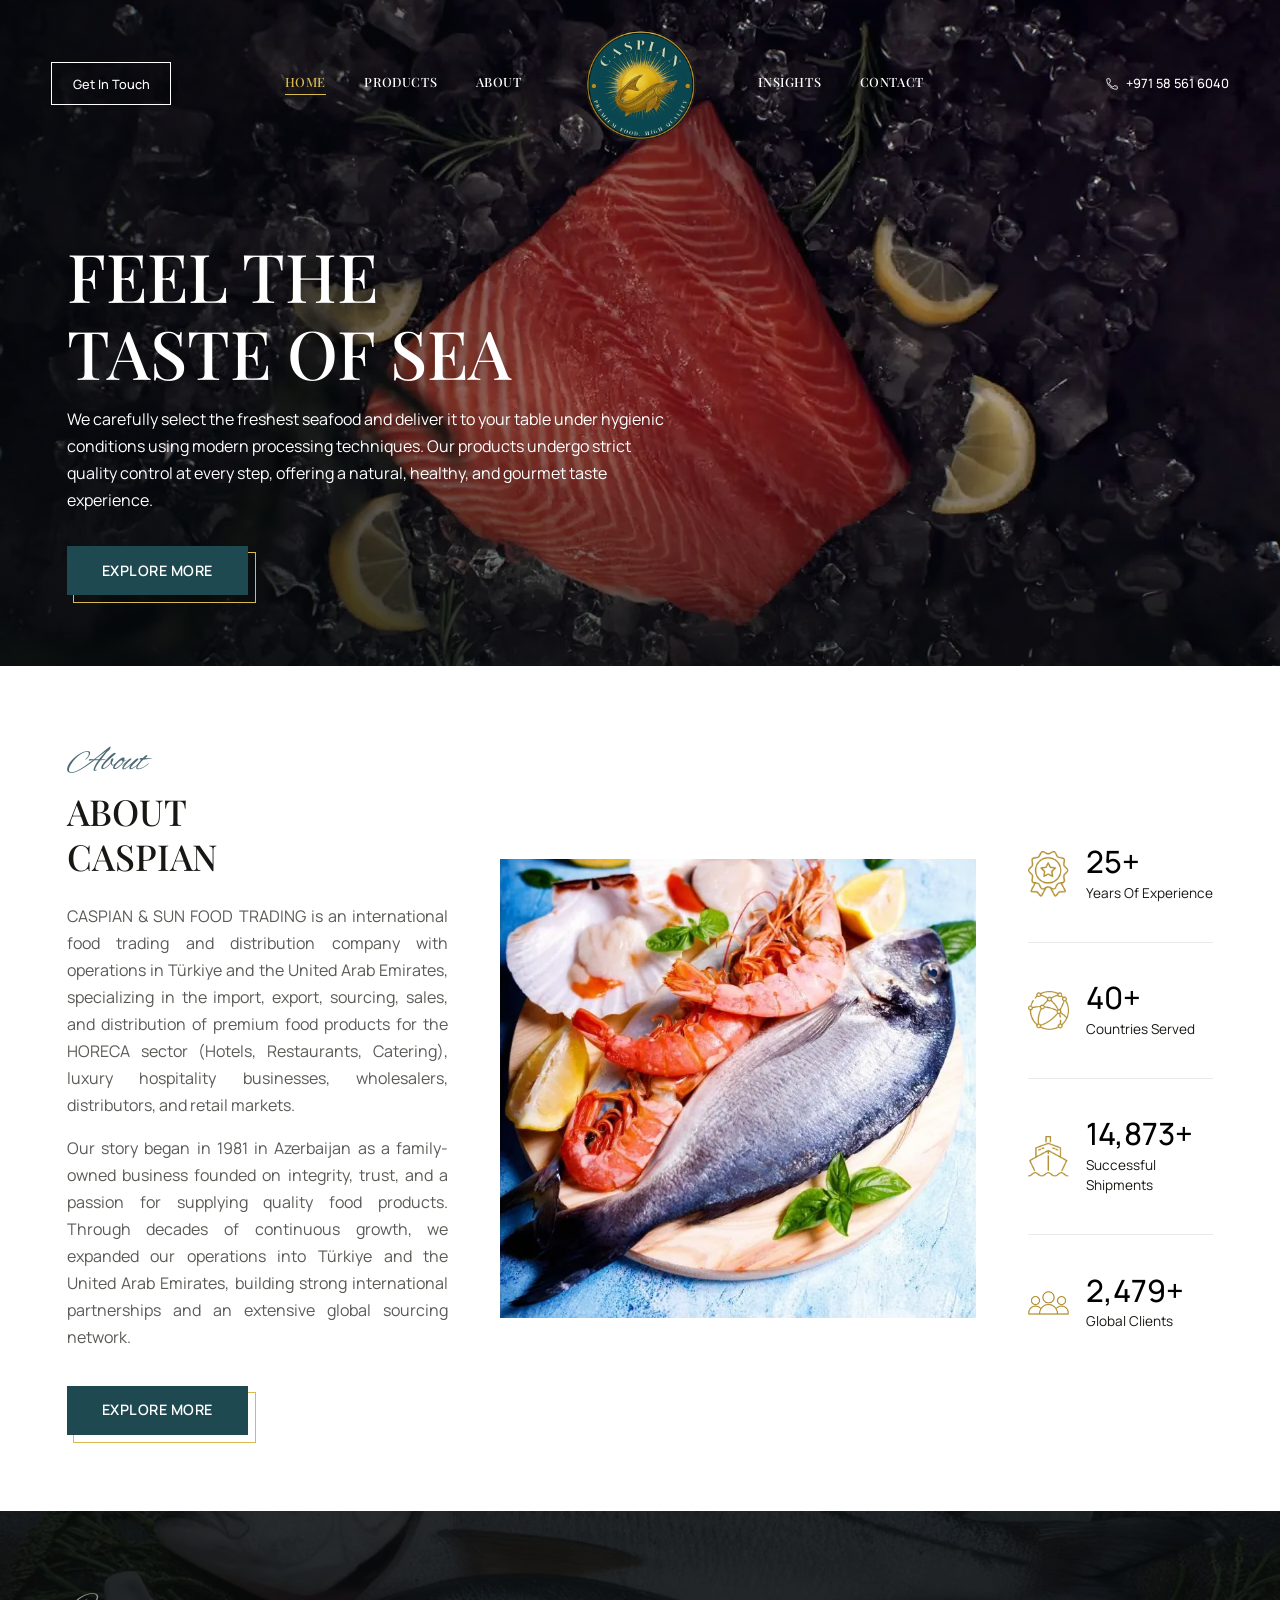
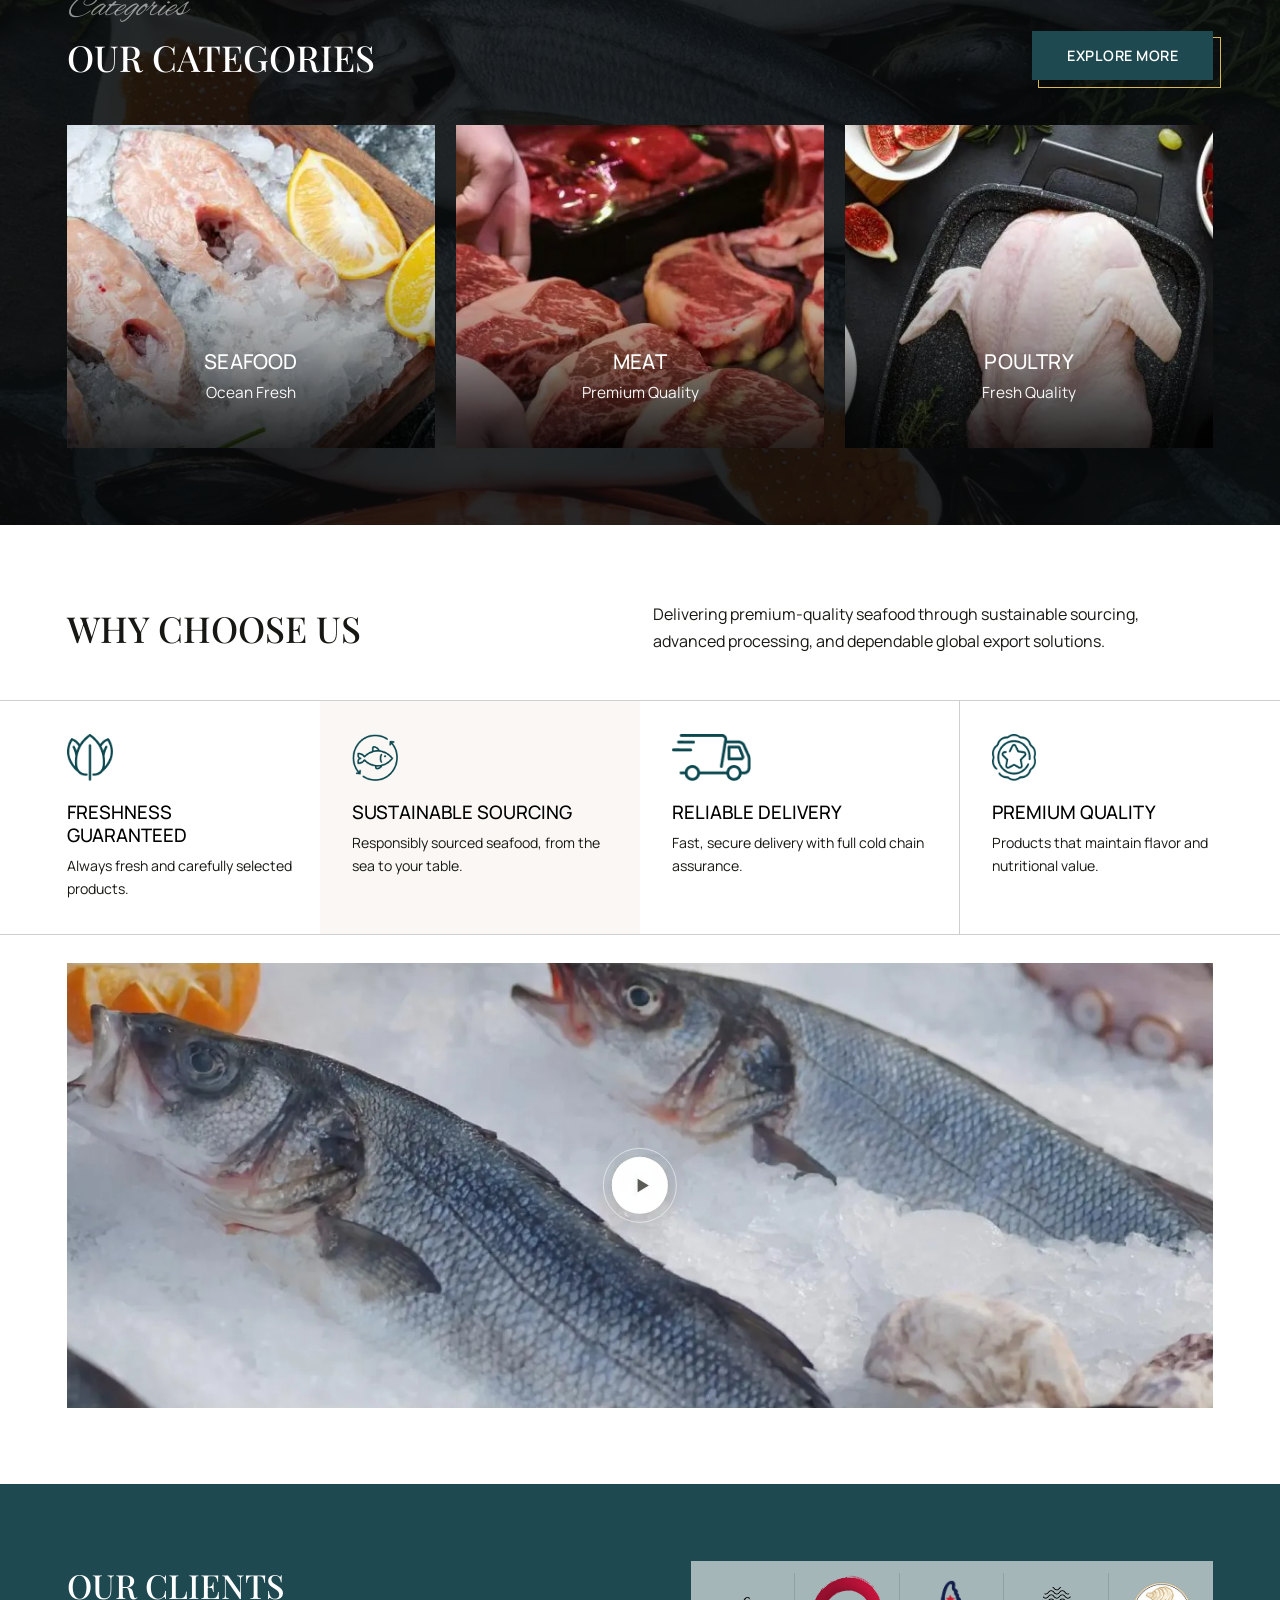
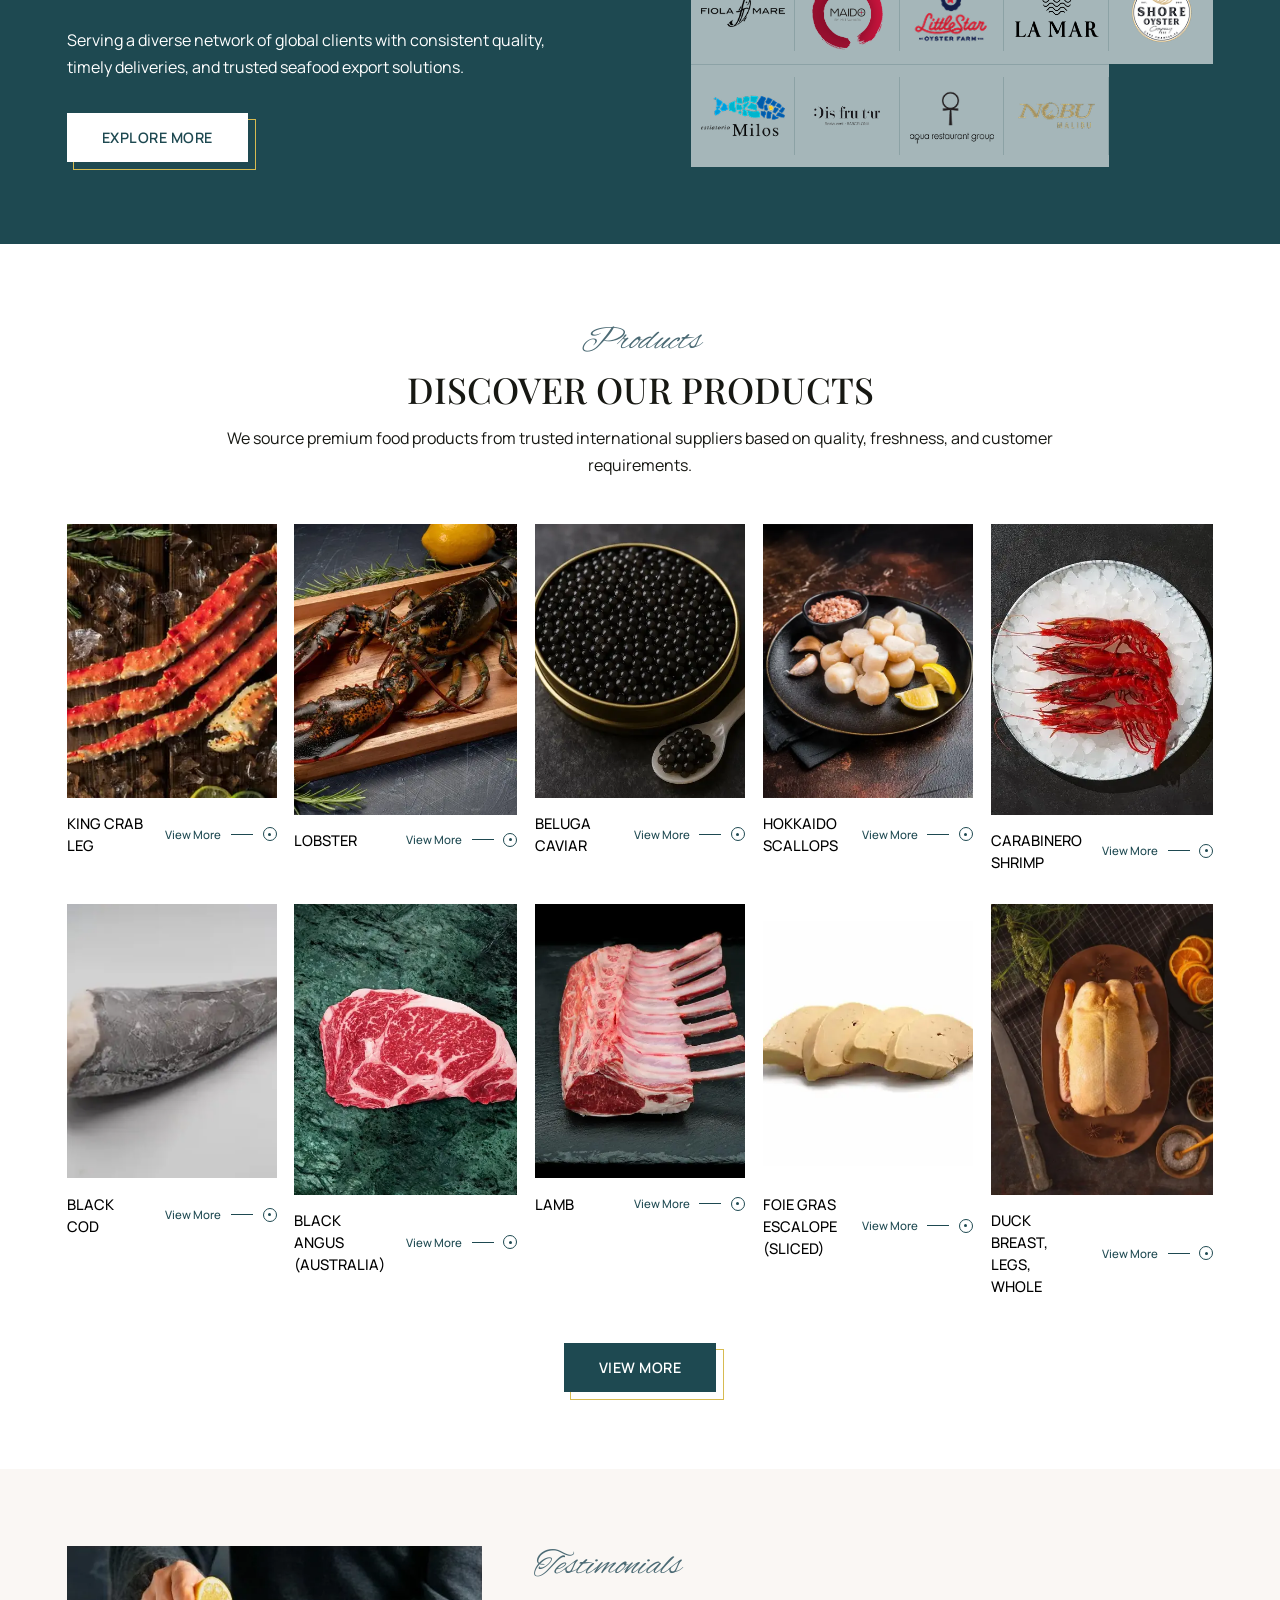
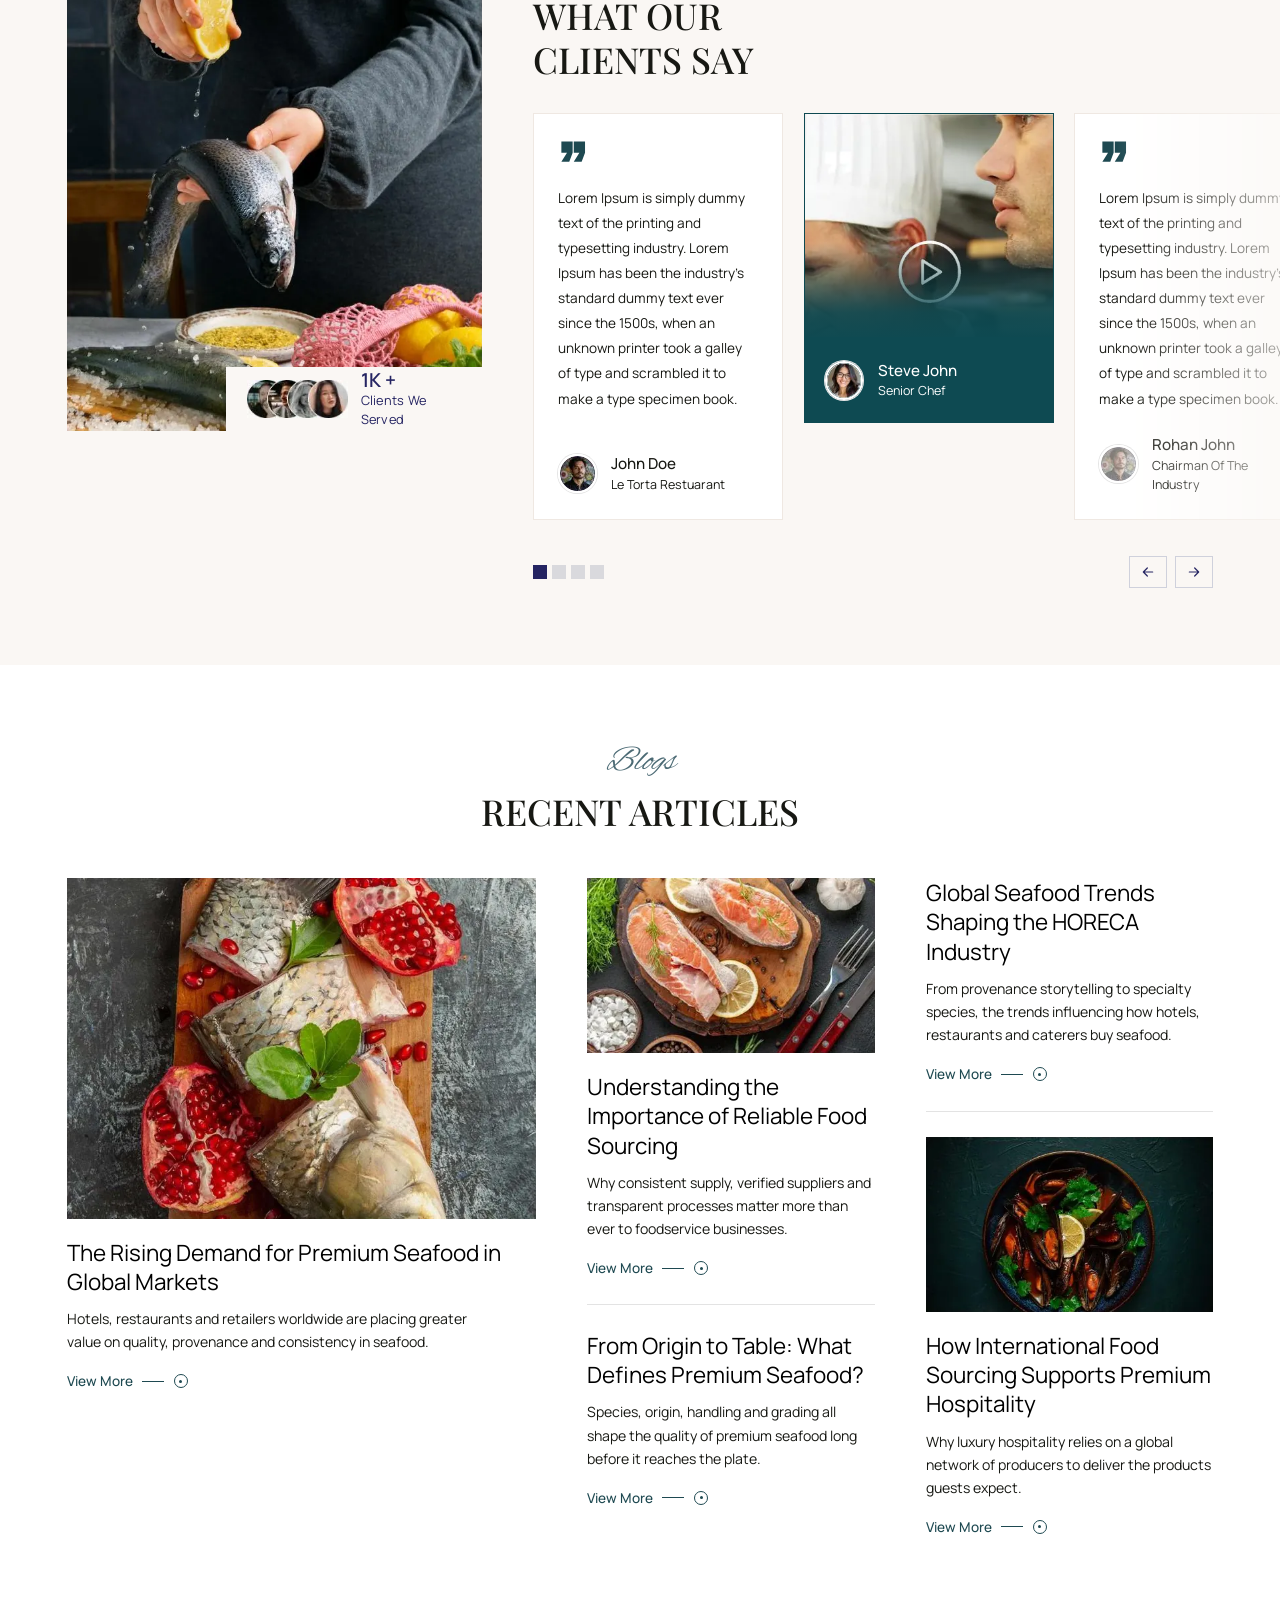
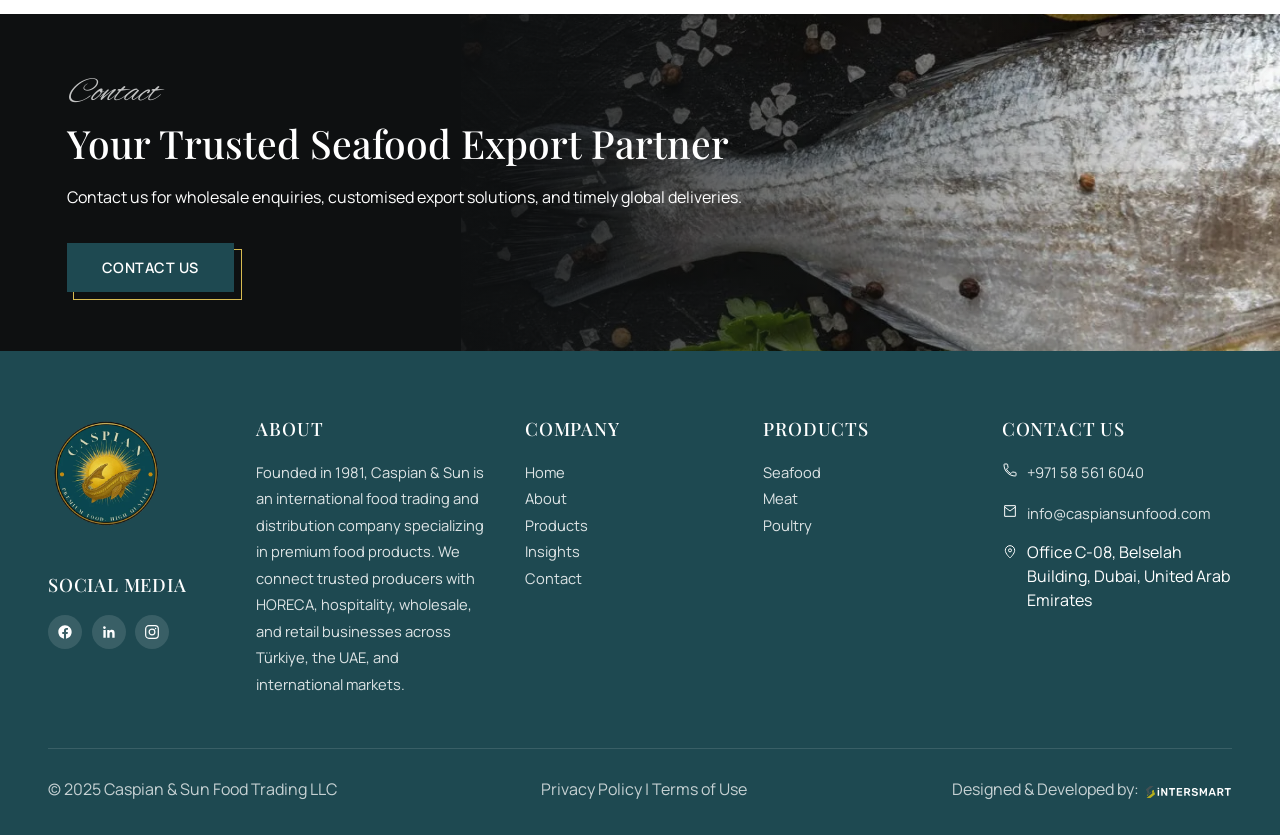
==== commit 32b2177c: "feat: auto-scroll testimonials, pause on hover/focus/touch Co-Authored-By: Claude Sonnet 5.5 <norepl" ====
--- a/index.html
+++ b/index.html
@@ -551,6 +551,20 @@
   }
   track.addEventListener('scroll',function(){window.requestAnimationFrame(sync);},{passive:true});
   dots.forEach(function(d,k){d.addEventListener('click',function(){track.scrollTo({left:k*step(),behavior:'smooth'});});});
+  /* auto-scroll: advance every few seconds, loop back at the end; pause while hovering/focused, touching, lightbox open or tab hidden */
+  var autoTimer=null,paused=false,body=document.querySelector('.testi-body'),lbEl=document.getElementById('lightbox');
+  var reduceMotion=window.matchMedia&&window.matchMedia('(prefers-reduced-motion: reduce)').matches;
+  function advance(){
+    if(paused||document.hidden||lbEl.classList.contains('open'))return;
+    var atEnd=track.scrollLeft+track.clientWidth>=track.scrollWidth-4;
+    if(atEnd)track.scrollTo({left:0,behavior:'smooth'});else track.scrollBy({left:step(),behavior:'smooth'});
+  }
+  function startAuto(){if(!reduceMotion&&!autoTimer)autoTimer=setInterval(advance,3500);}
+  function setPaused(v){return function(){paused=v;};}
+  ['mouseenter','focusin','touchstart'].forEach(function(e){body.addEventListener(e,setPaused(true),{passive:true});});
+  ['mouseleave','focusout'].forEach(function(e){body.addEventListener(e,setPaused(false));});
+  body.addEventListener('touchend',function(){setTimeout(function(){paused=false;},4000);},{passive:true});
+  startAuto();
 
   /* video lightbox */
   var lb=document.getElementById('lightbox'),lv=document.getElementById('lbVideo');
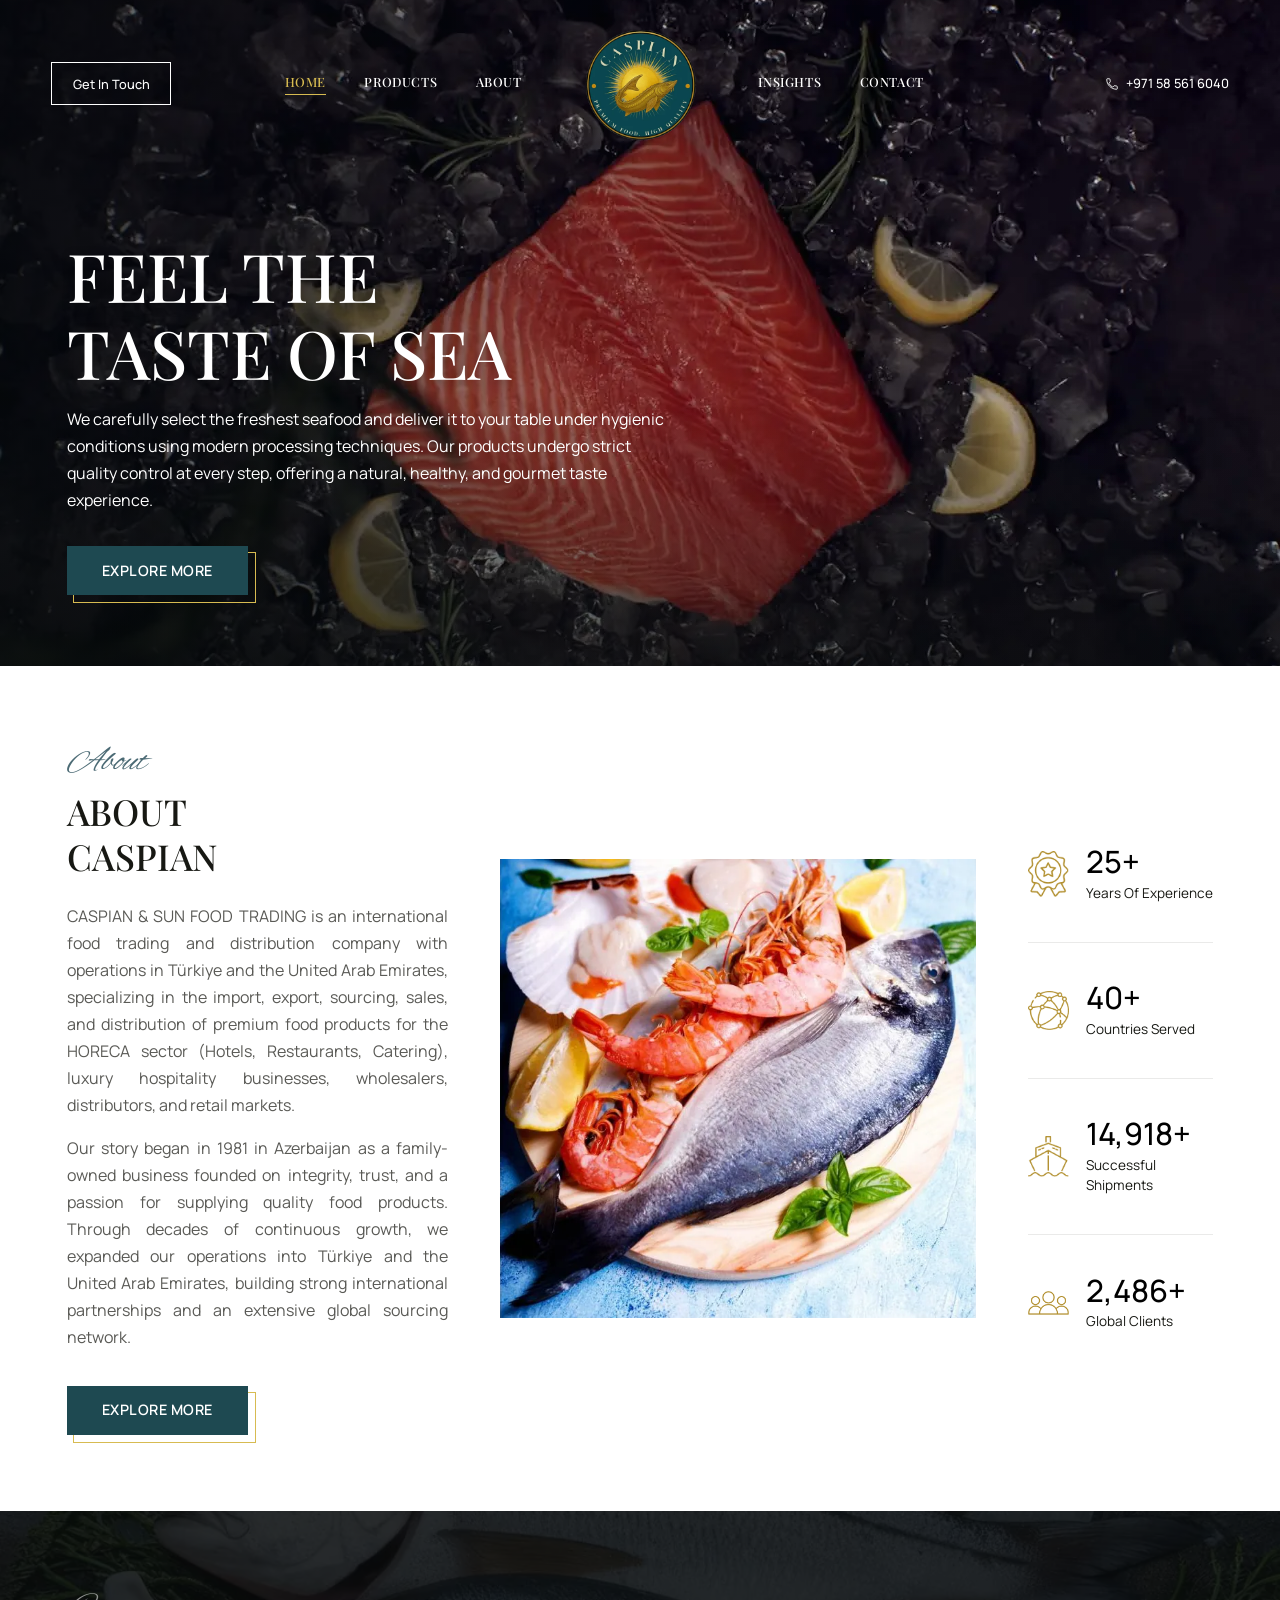
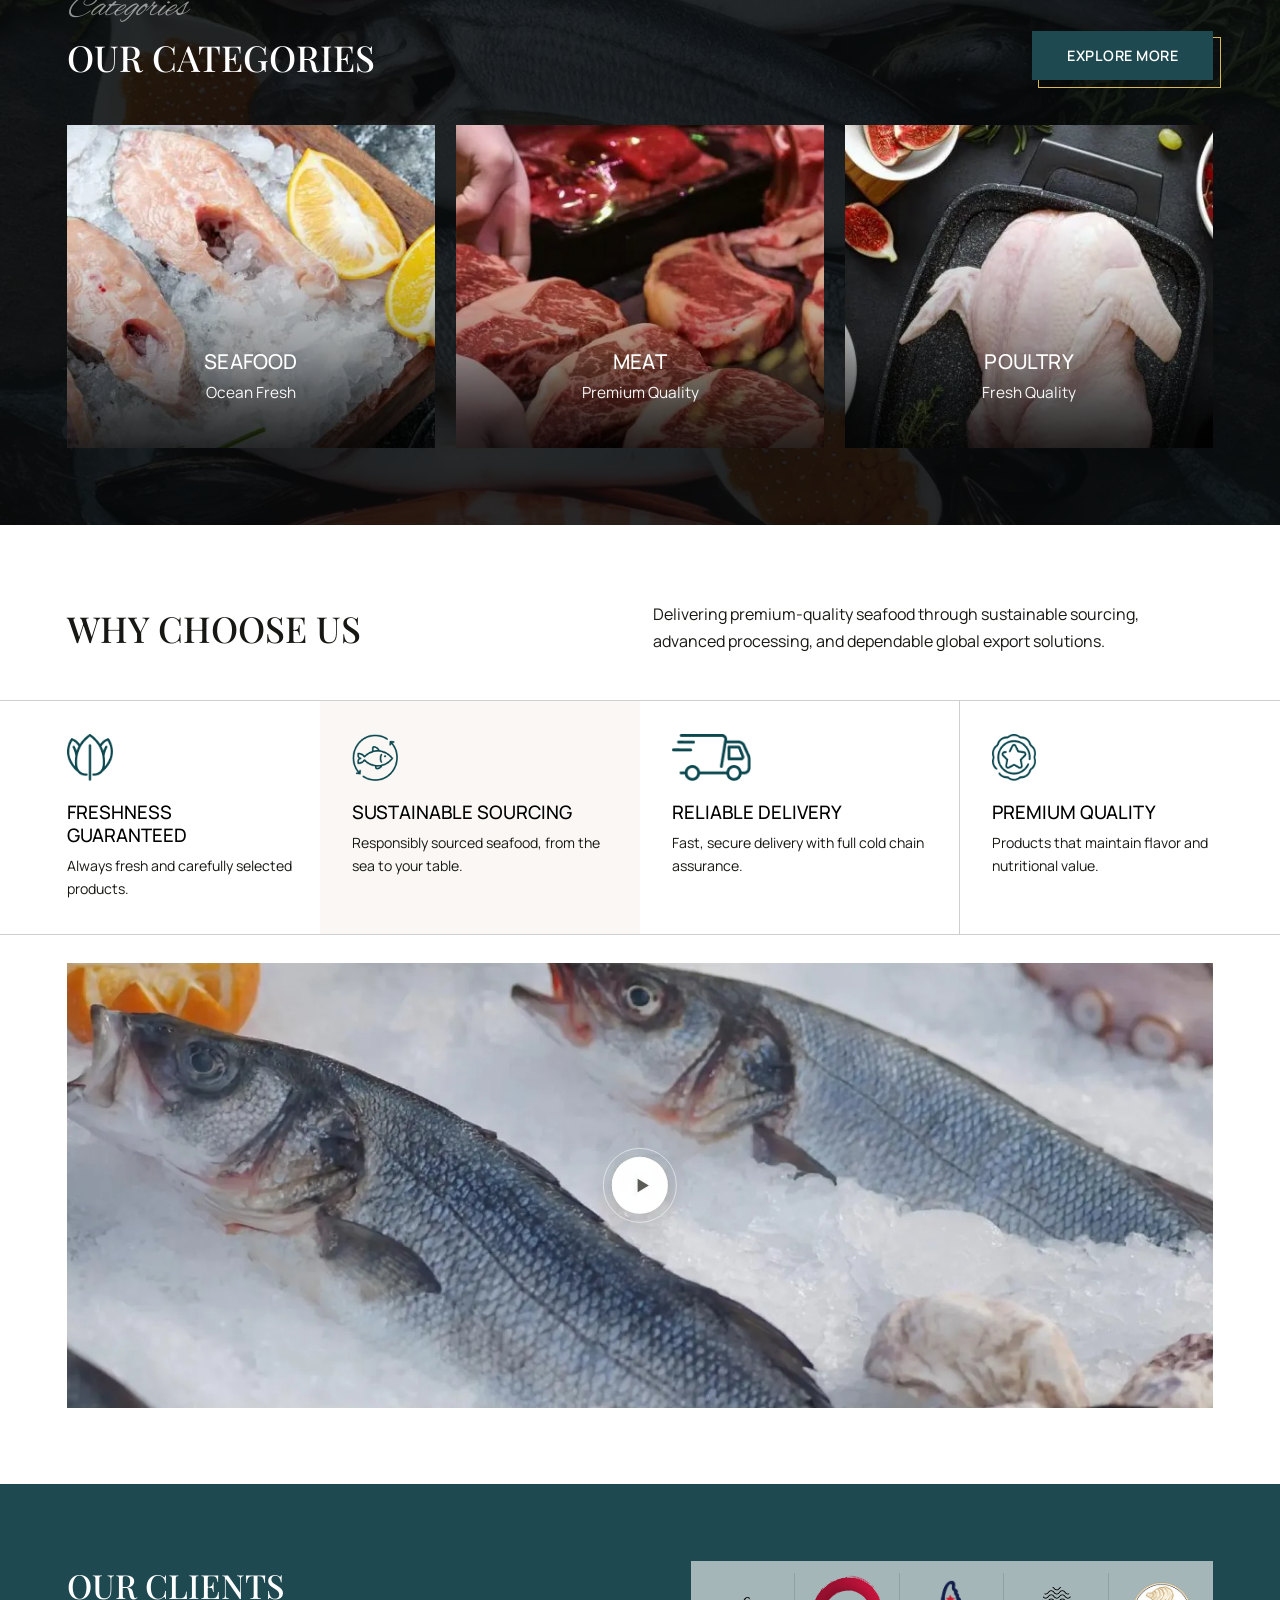
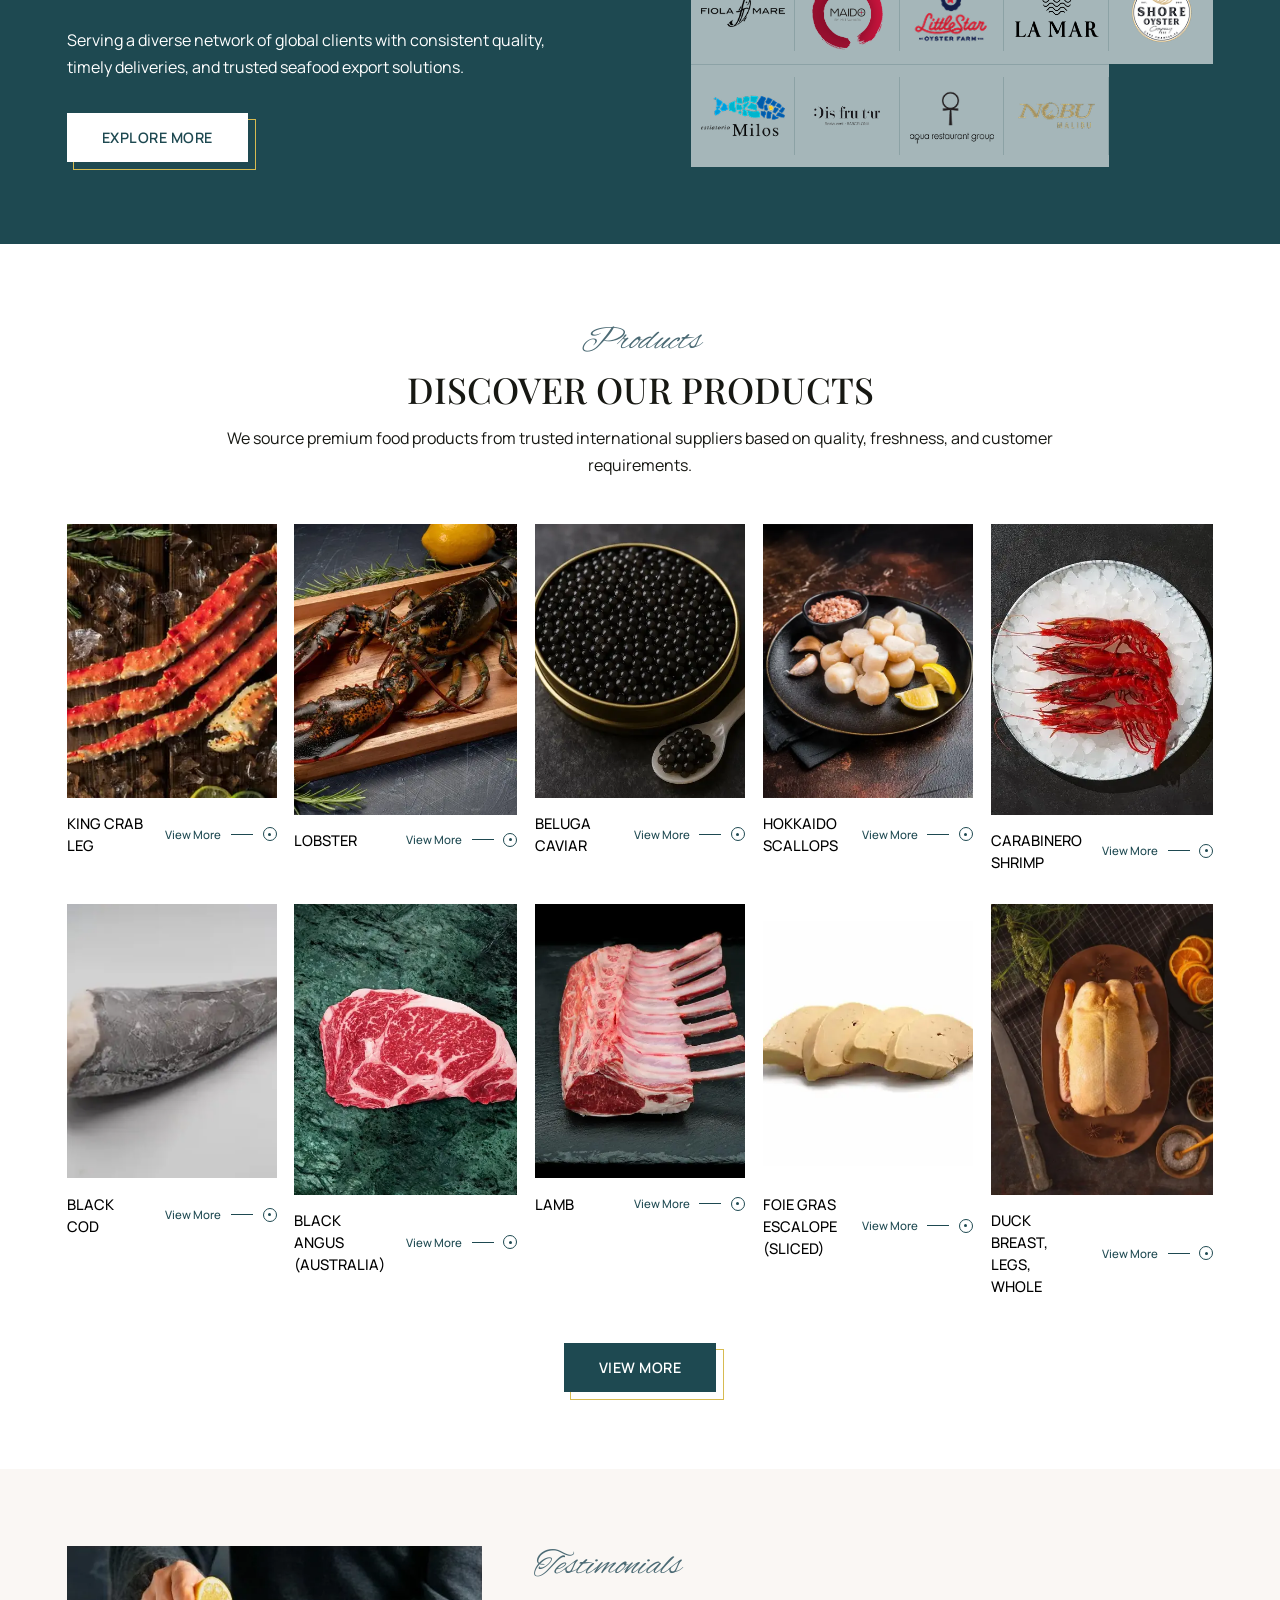
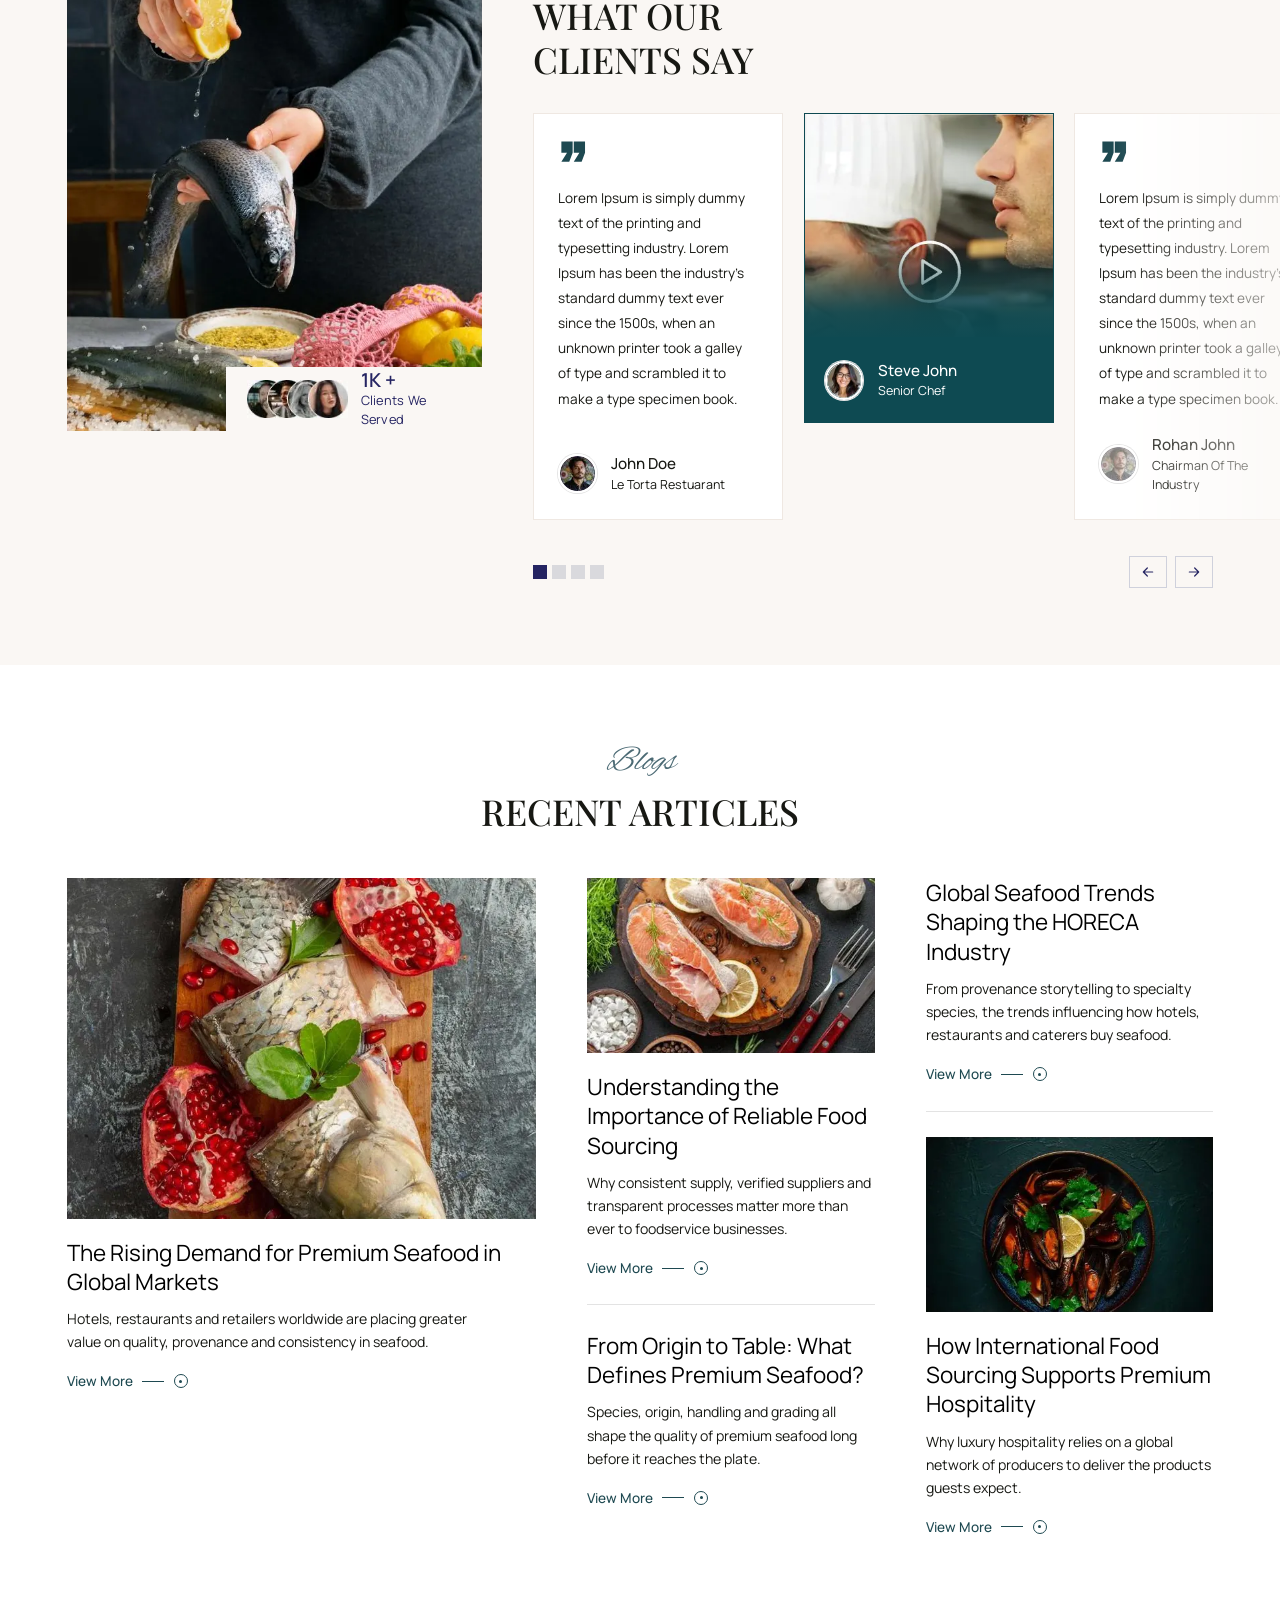
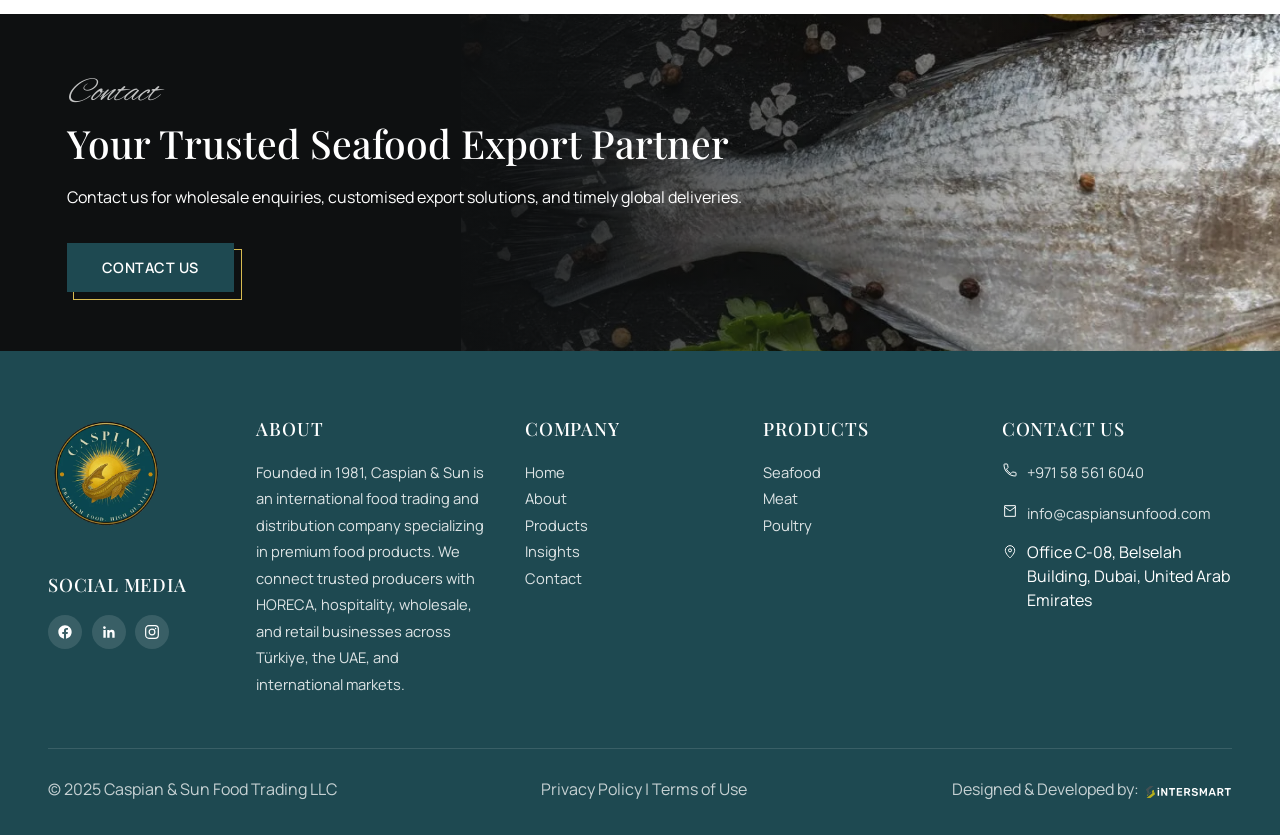
==== commit 9dca2296: "feat: auto-highlight client logos one by one every second Co-Authored-By: Claude Sonnet 5.5 <noreply" ====
--- a/index.html
+++ b/index.html
@@ -131,9 +131,9 @@
 .logo-cell{transition:background-color .3s ease;}
 /* subtle light card so dark logos stay readable before hover */
 .logo-cell:not(:empty){background:rgba(255,255,255,.6);}
-.logo-cell:not(:empty):hover{background:#fff;}
+.logo-cell:not(:empty):hover,.logo-cell.is-active{background:#fff;}
 .logo-cell img{width:auto;max-width:100%;max-height:clamp(48px,6vw,84px);height:auto;margin:0 auto;transition:transform .4s cubic-bezier(.34,1.56,.64,1);}
-.logo-cell:hover img{transform:scale(1.06);}
+.logo-cell:hover img,.logo-cell.is-active img{transform:scale(1.06);}
 /* La Mar file is white-on-transparent: render it black on the light card */
 .logo-cell--light img{filter:invert(1);}
 
@@ -539,6 +539,26 @@
     counters.forEach(function(c){c.textContent='0'+(c.dataset.suffix||'');io.observe(c);});
   }
 
+  /* clients: highlight each logo in turn (1s apart); real hover takes over and pauses the cycle */
+  (function(){
+    var box=document.querySelector('.logos');if(!box)return;
+    var cells=[].slice.call(box.querySelectorAll('.logo-cell')).filter(function(c){return c.children.length;});
+    if(!cells.length||(window.matchMedia&&window.matchMedia('(prefers-reduced-motion: reduce)').matches))return;
+    var i=-1,timer=null,hovering=false,visible=false;
+    function clear(){cells.forEach(function(c){c.classList.remove('is-active');});}
+    function tick(){
+      if(hovering||document.hidden)return;
+      clear();i=(i+1)%cells.length;cells[i].classList.add('is-active');
+    }
+    function start(){if(!timer){tick();timer=setInterval(tick,1000);}}
+    function stop(){clearInterval(timer);timer=null;clear();}
+    box.addEventListener('mouseenter',function(){hovering=true;clear();});
+    box.addEventListener('mouseleave',function(){hovering=false;});
+    if('IntersectionObserver' in window){
+      new IntersectionObserver(function(en){en.forEach(function(x){if(x.isIntersecting)start();else stop();});},{threshold:.3}).observe(box);
+    }else start();
+  })();
+
   /* testimonial slider */
   var track=document.getElementById('track'),dots=[].slice.call(document.querySelectorAll('#dots i'));
   var cards=track.querySelectorAll('.tcard');
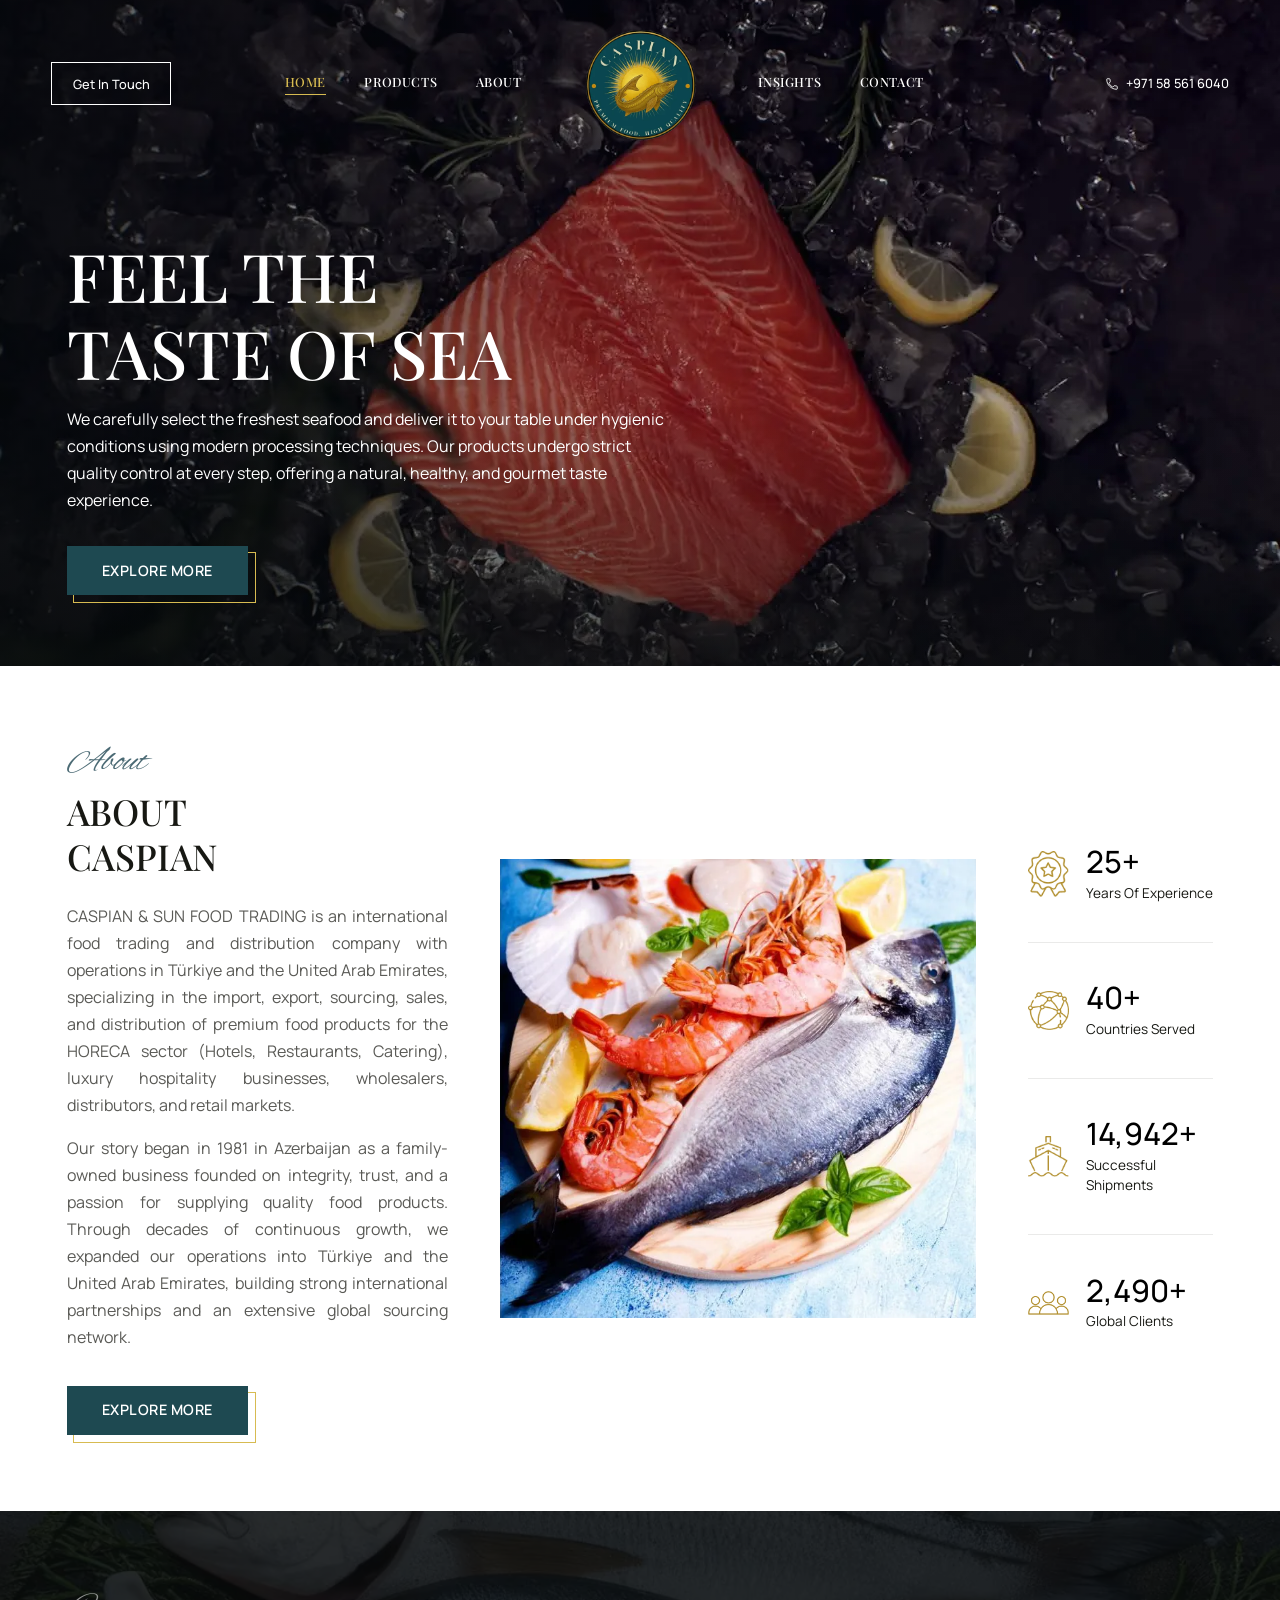
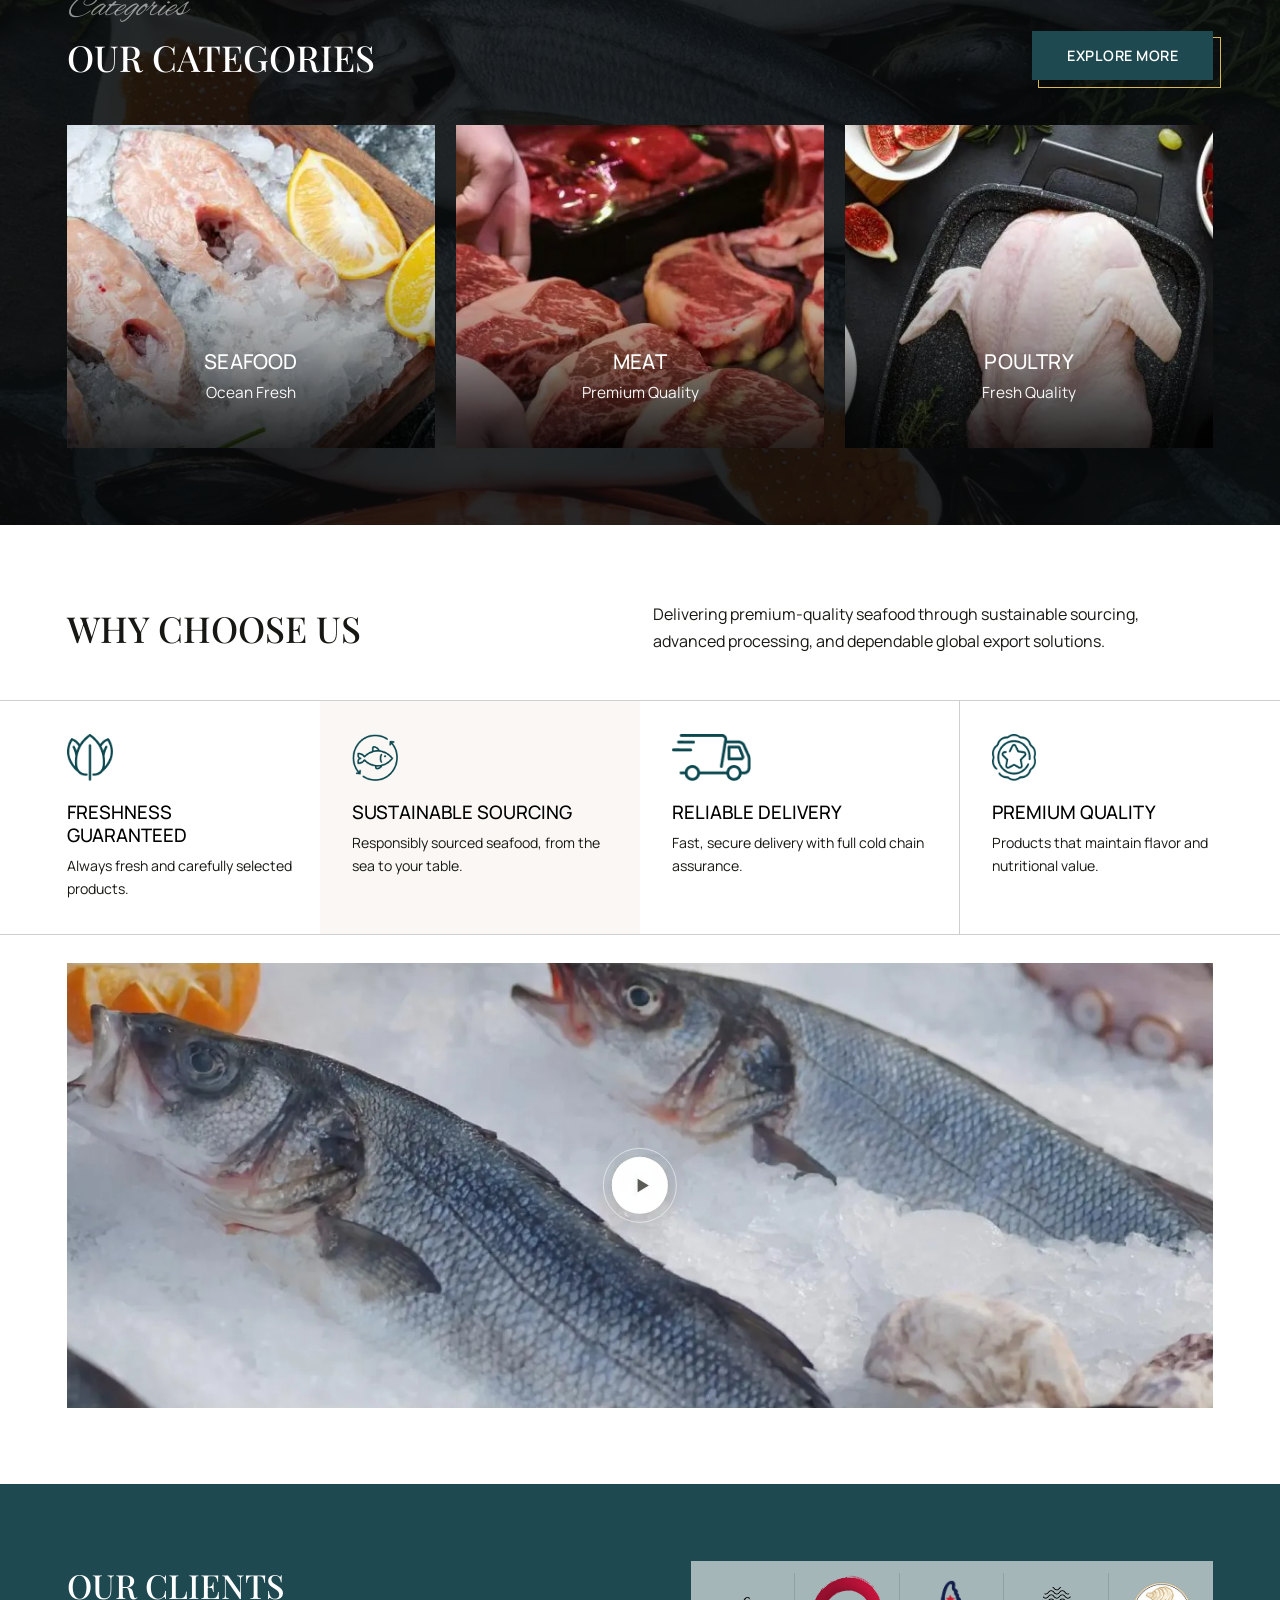
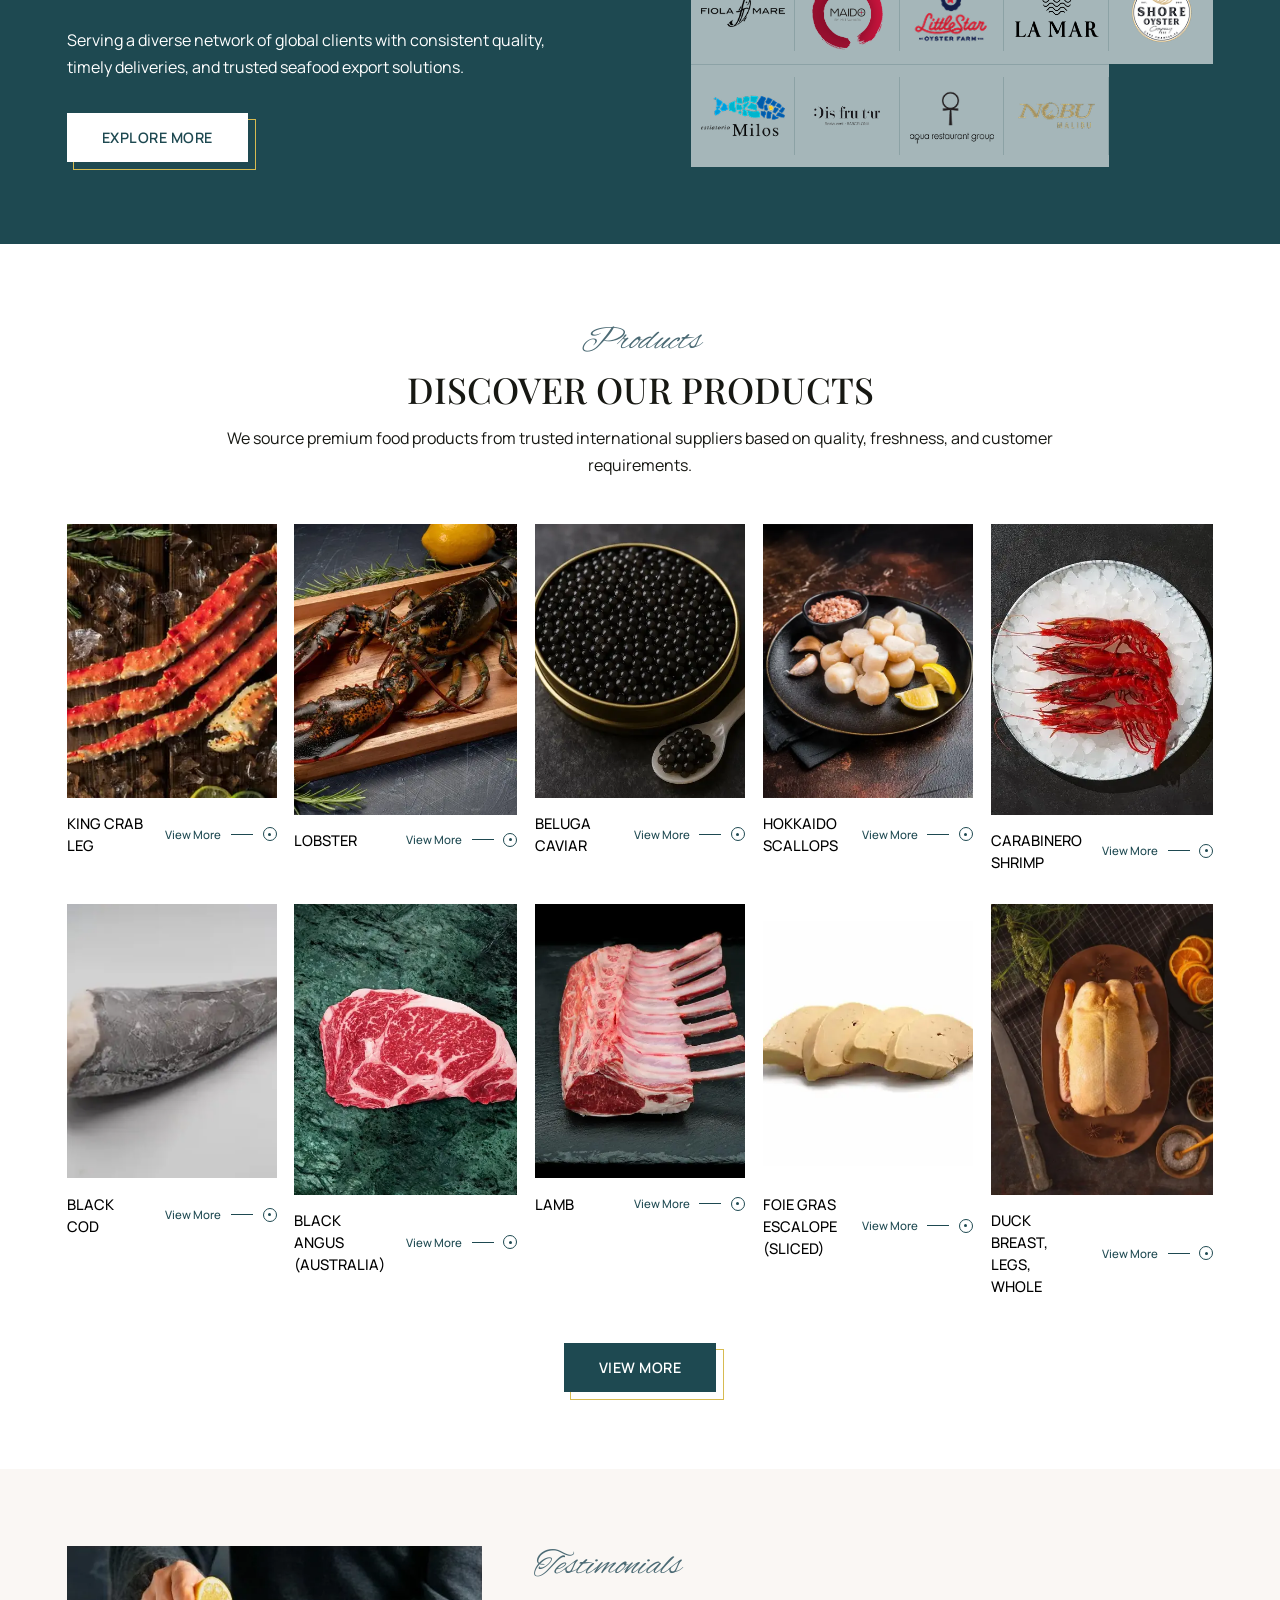
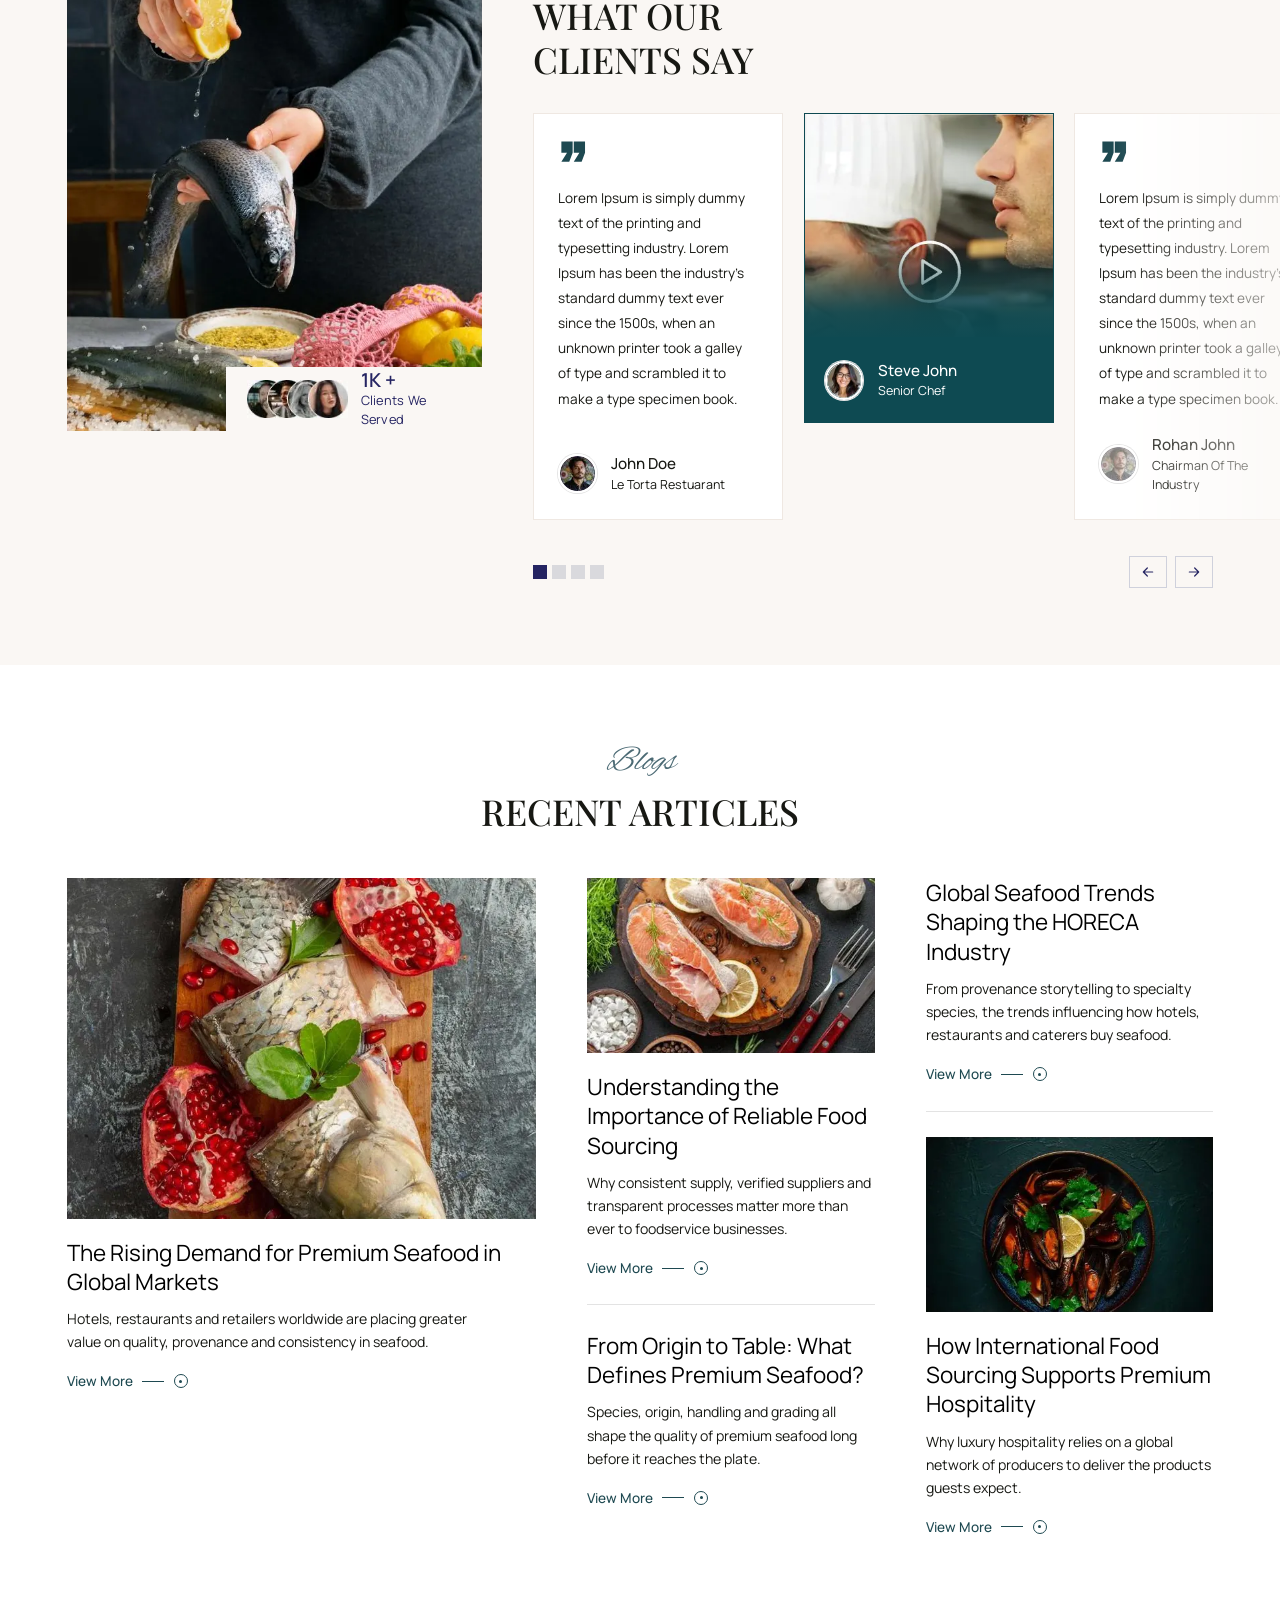
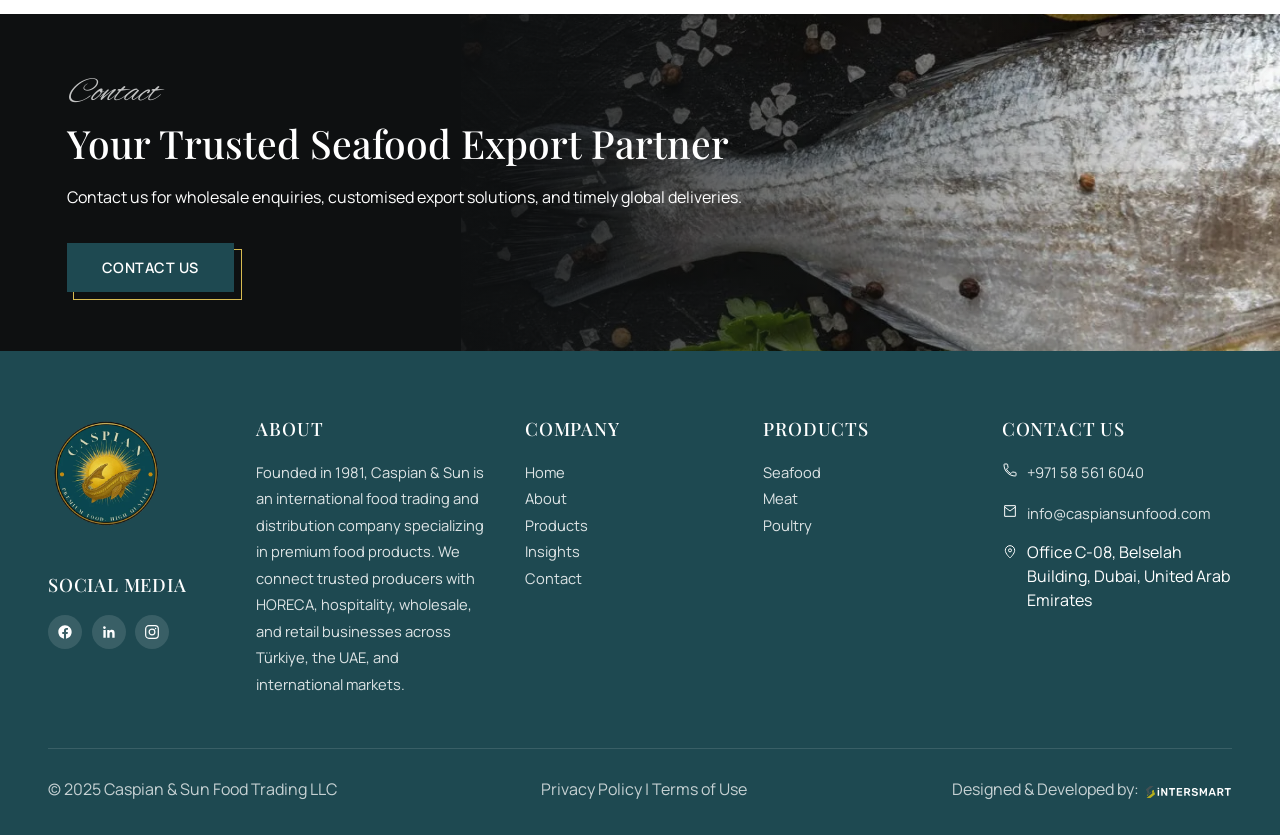
==== commit e22340d6: "fix: product hover overlay content stays inside card (taller box, clamp description) Co-Authored-By:" ====
--- a/index.html
+++ b/index.html
@@ -145,10 +145,10 @@
 .pimg{position:relative;aspect-ratio:323/422;overflow:hidden;}
 .pimg img{width:100%;height:100%;object-fit:cover;transition:transform .7s cubic-bezier(.16,1,.3,1);}
 .pcard:hover .pimg img{transform:scale(1.08);}
-.poverlay{position:absolute;top:14%;bottom:14%;left:8%;right:8%;background:rgba(255,255,255,.96);display:flex;flex-direction:column;justify-content:center;align-items:center;text-align:center;padding:clamp(.6rem,1.2vw,1.4rem);opacity:0;visibility:hidden;transform:translateY(10px);transition:opacity .4s ease,visibility .4s ease,transform .4s ease;}
+.poverlay{position:absolute;top:9%;bottom:9%;overflow:hidden;left:8%;right:8%;background:rgba(255,255,255,.96);display:flex;flex-direction:column;justify-content:center;align-items:center;text-align:center;padding:clamp(.6rem,1.2vw,1.4rem);opacity:0;visibility:hidden;transform:translateY(10px);transition:opacity .4s ease,visibility .4s ease,transform .4s ease;}
 .pcard:hover .poverlay,.pcard:focus-within .poverlay{opacity:1;visibility:visible;transform:none;}
 .poverlay h3{font-family:'Manrope',sans-serif;font-size:clamp(.9rem,1.1vw,1.1rem);font-weight:500;text-transform:uppercase;color:var(--charcoal);margin-bottom:.8rem;}
-.poverlay p{font-size:clamp(.66rem,.8vw,.8rem);line-height:1.65;color:#171813;margin-bottom:1rem;}
+.poverlay p{font-size:clamp(.66rem,.8vw,.8rem);line-height:1.55;color:#171813;margin-bottom:.8rem;display:-webkit-box;-webkit-box-orient:vertical;-webkit-line-clamp:5;line-clamp:5;overflow:hidden;}
 .pinfo{display:flex;justify-content:space-between;align-items:center;gap:clamp(1rem,1.6vw,1.6rem);padding-top:.9rem;}
 .pinfo b{flex:1 1 auto;min-width:0;}
 .pinfo .view-more{flex:none;white-space:nowrap;}
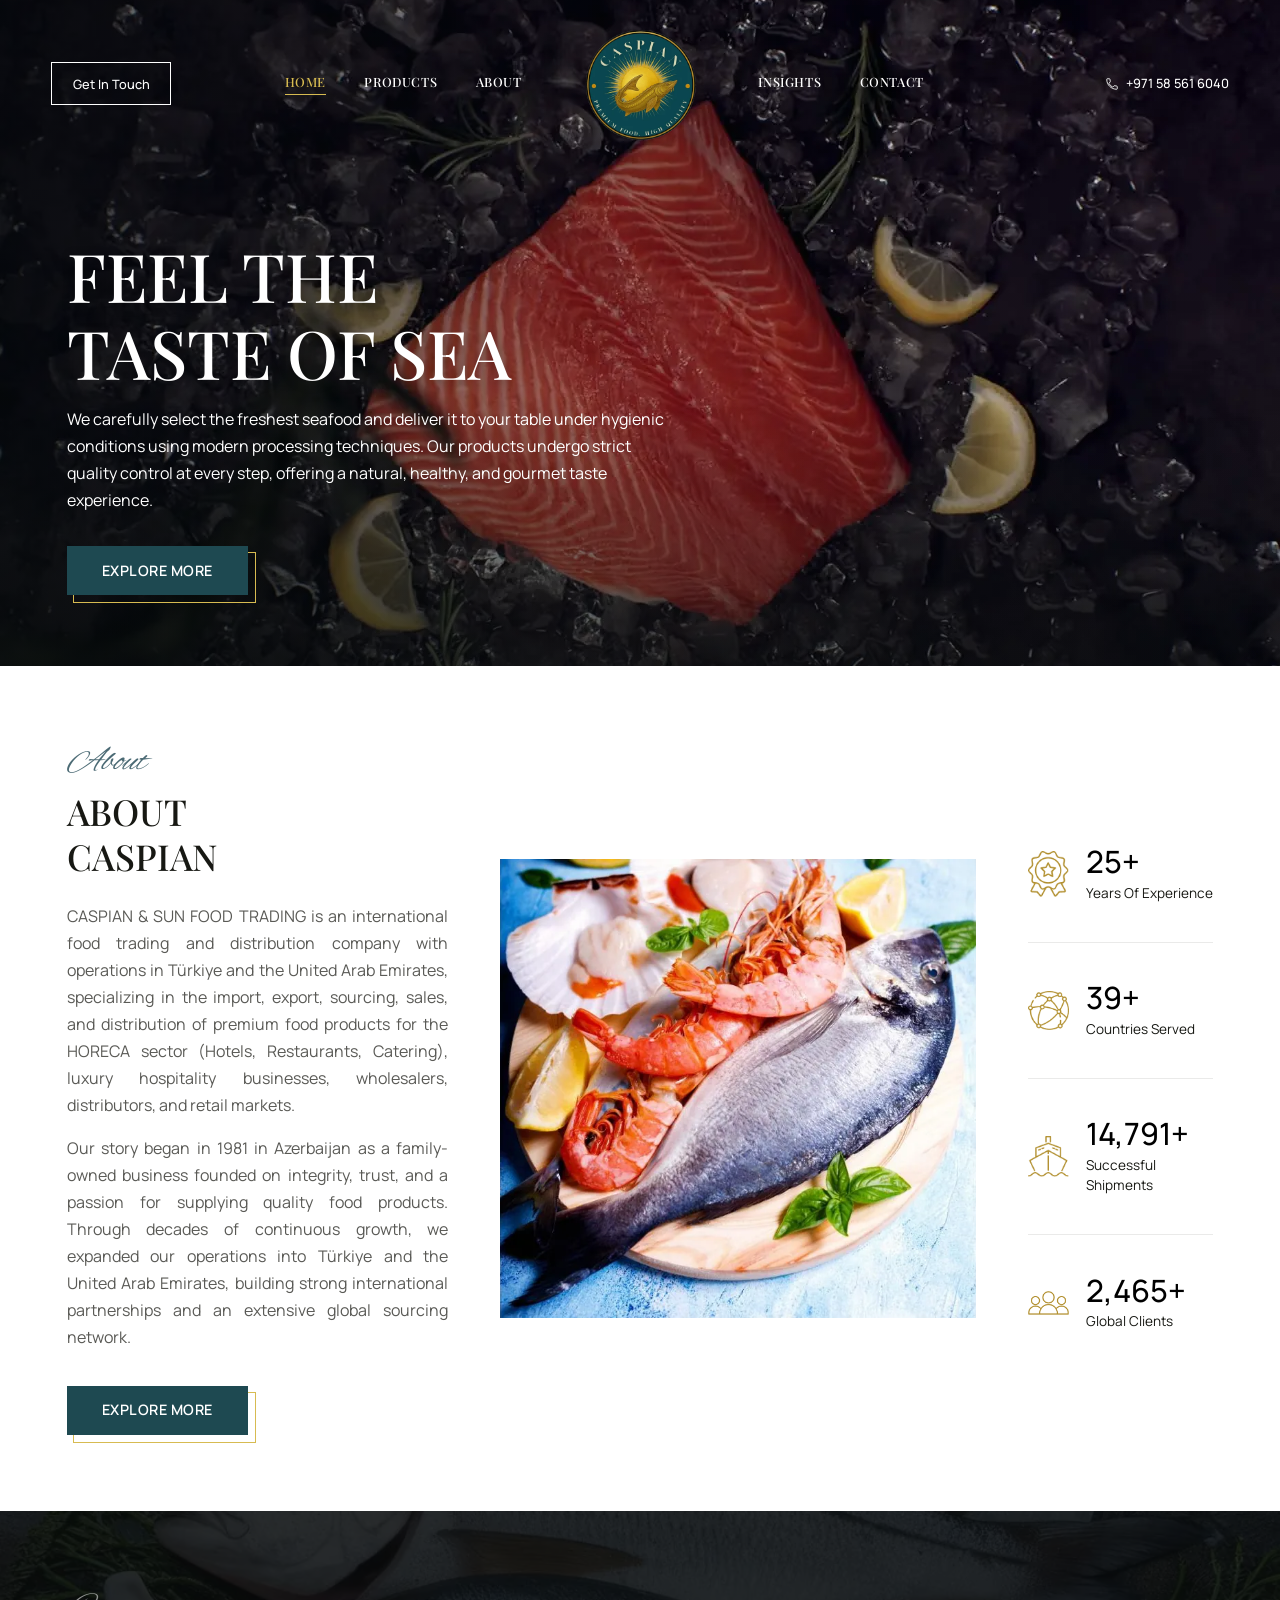
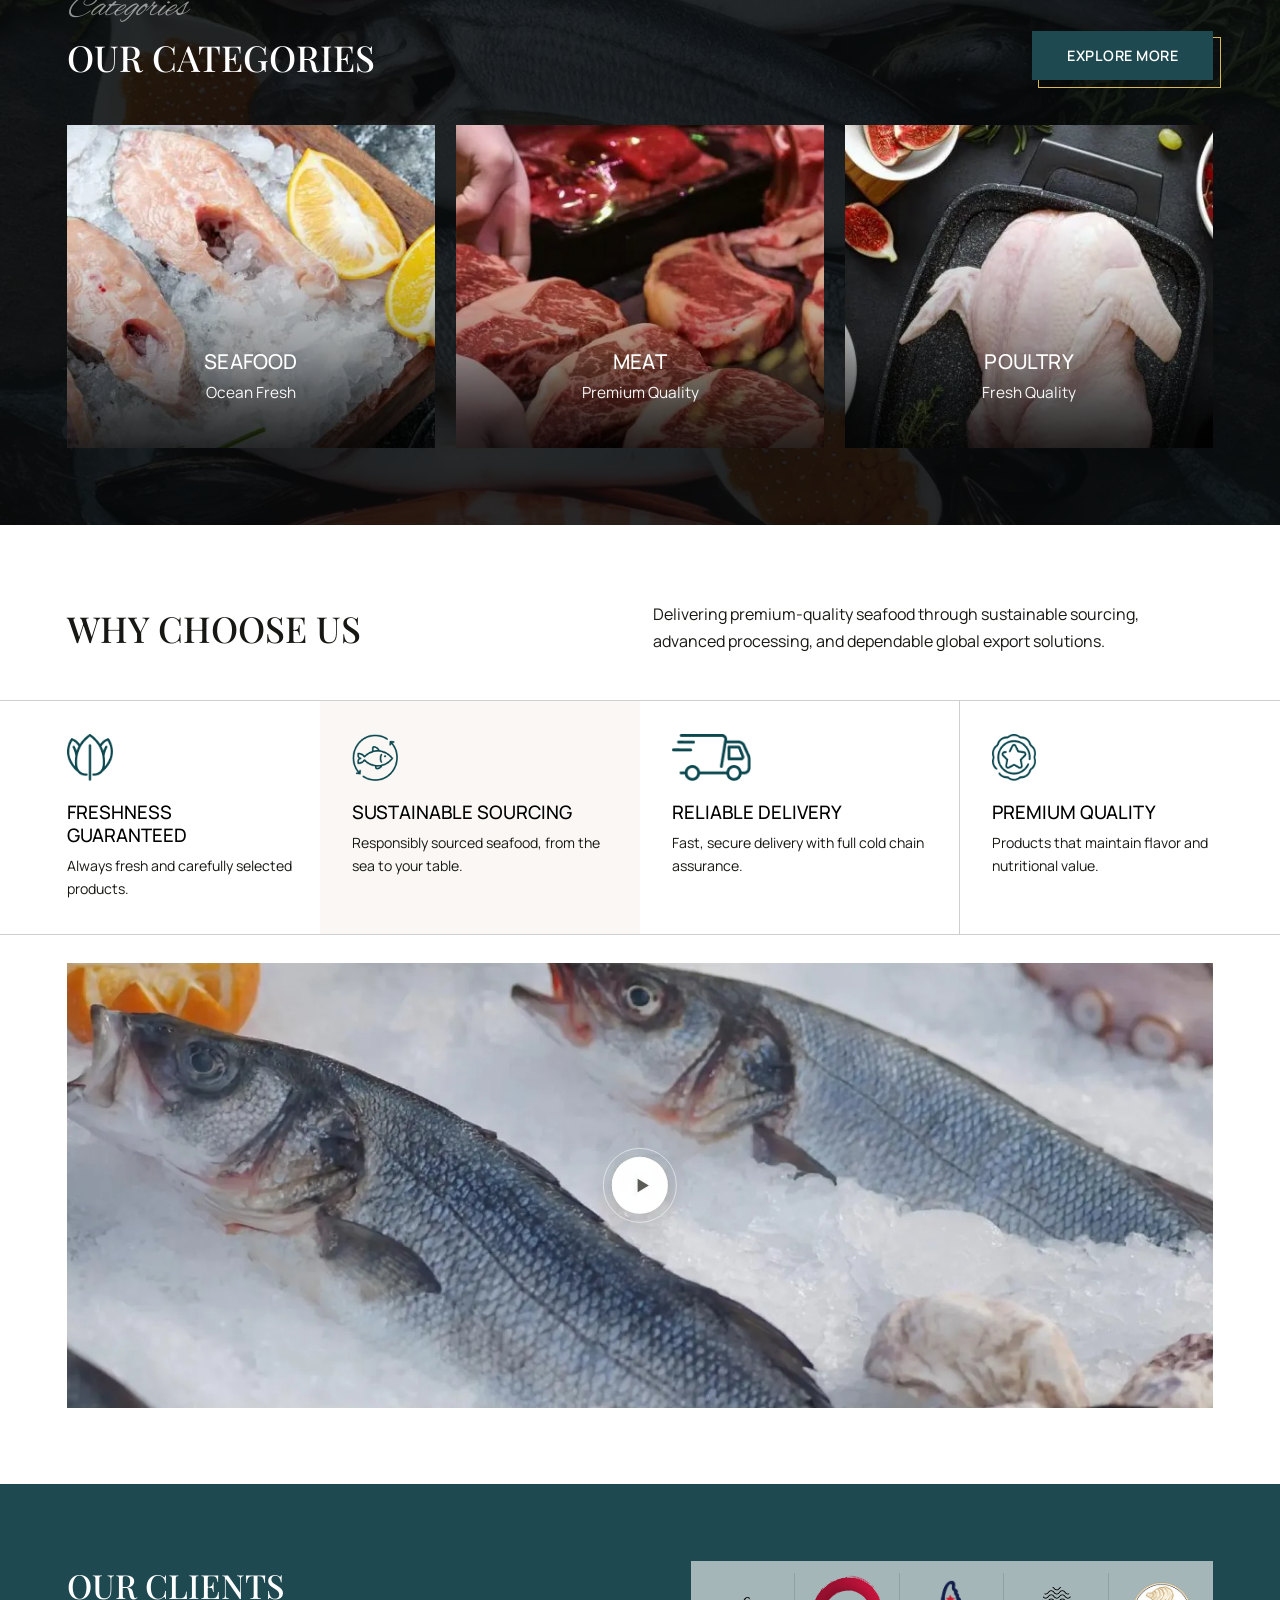
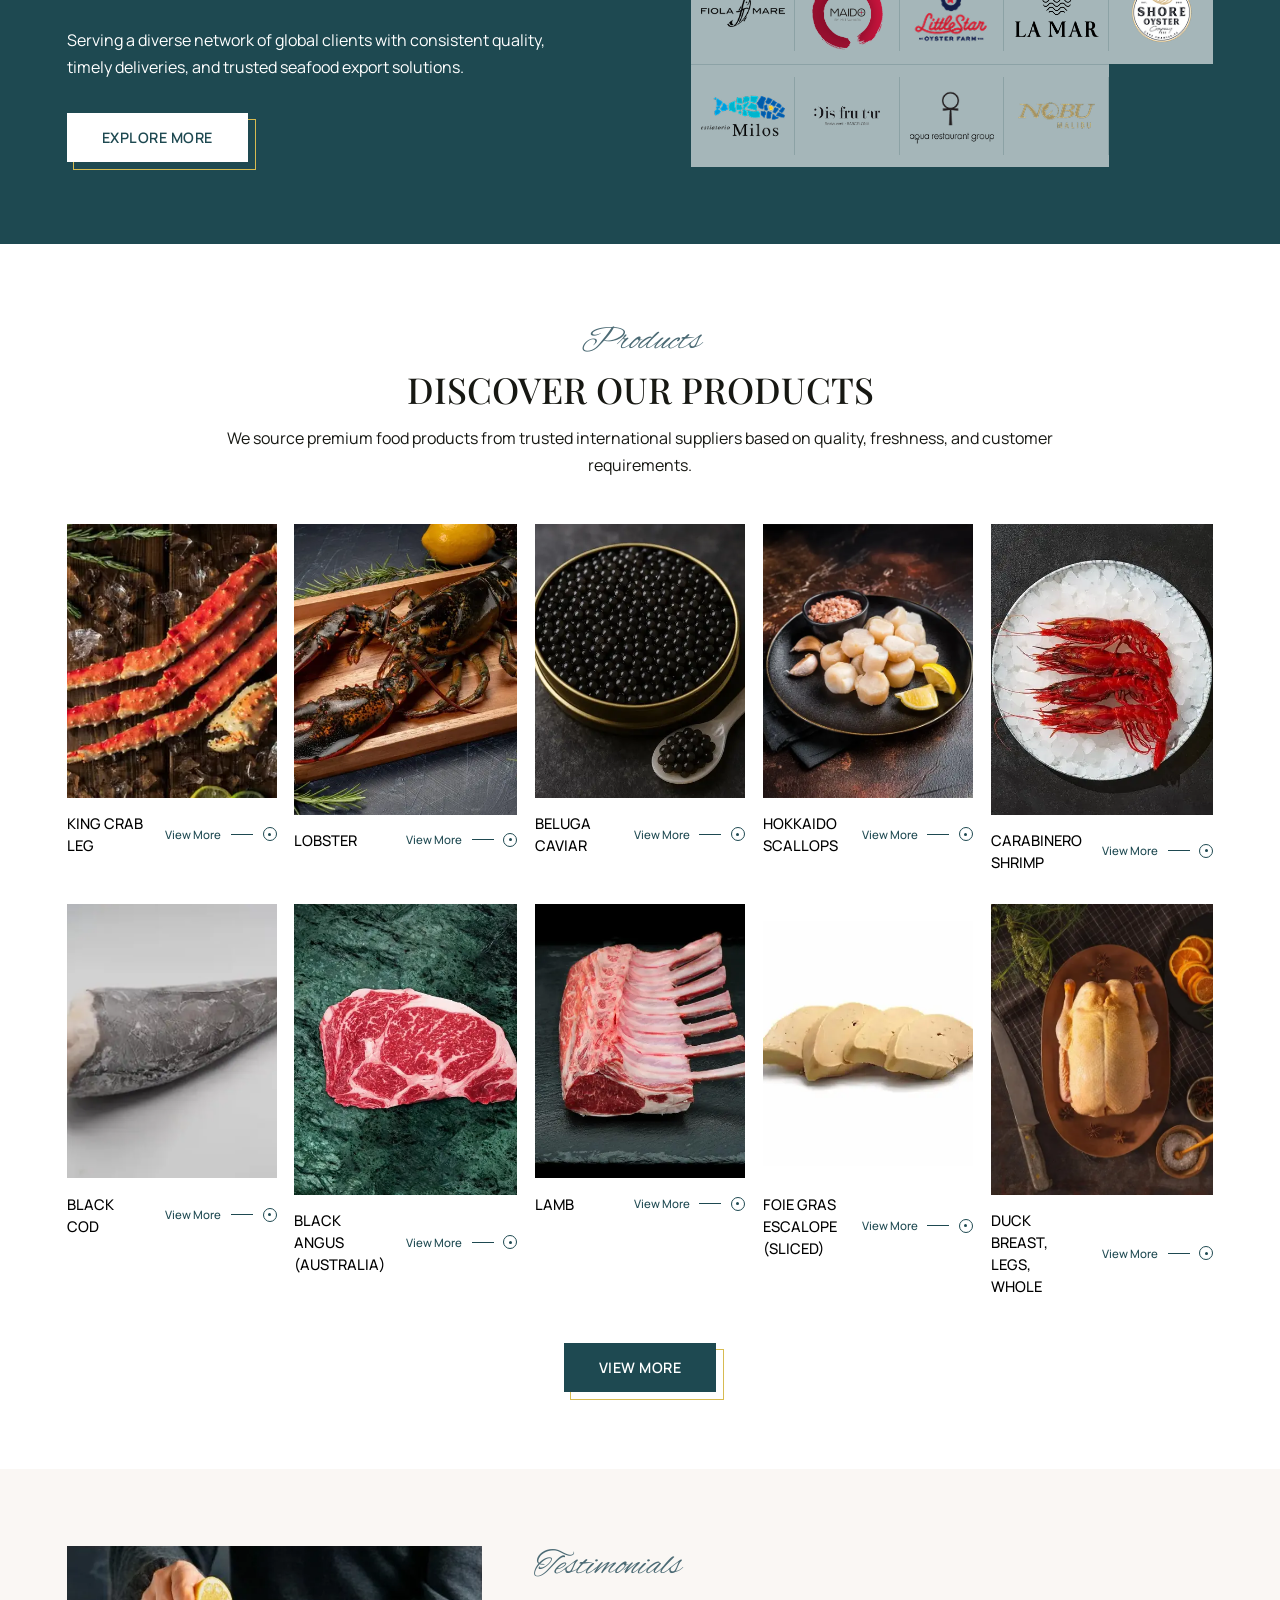
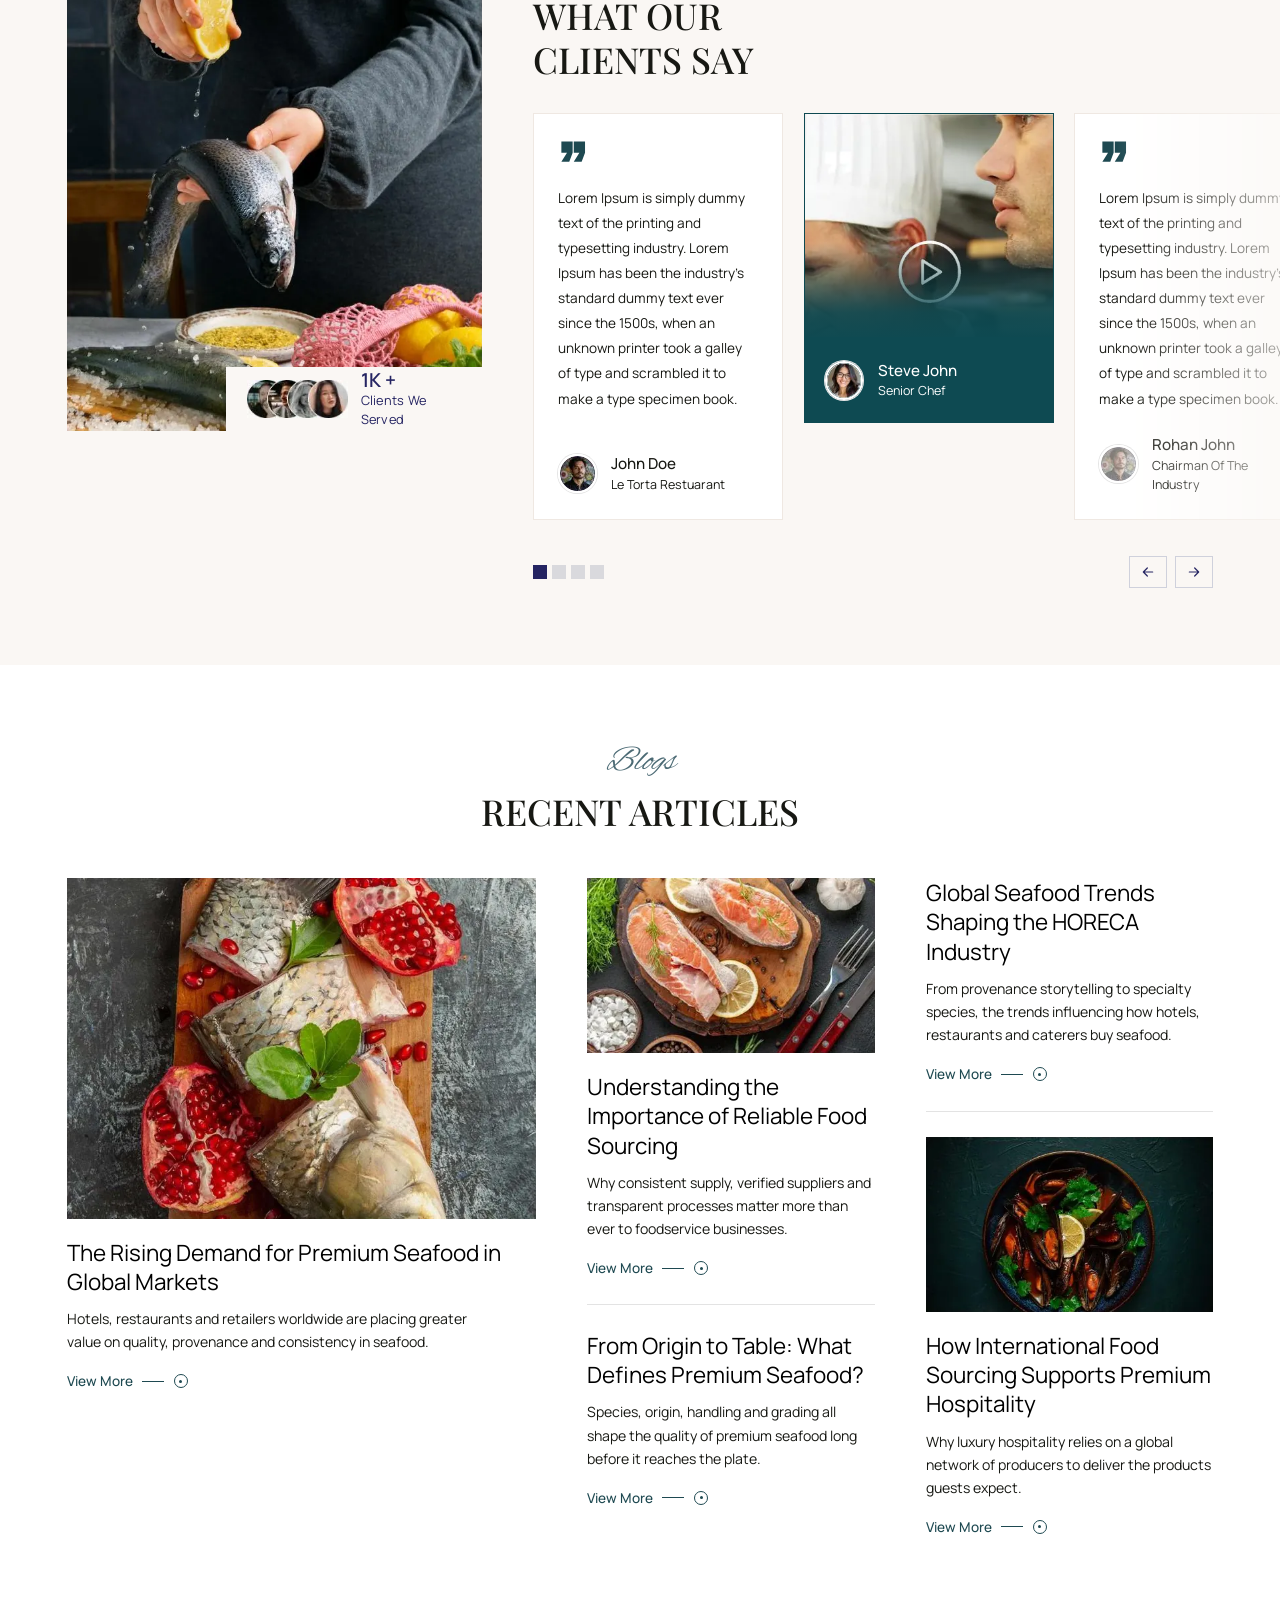
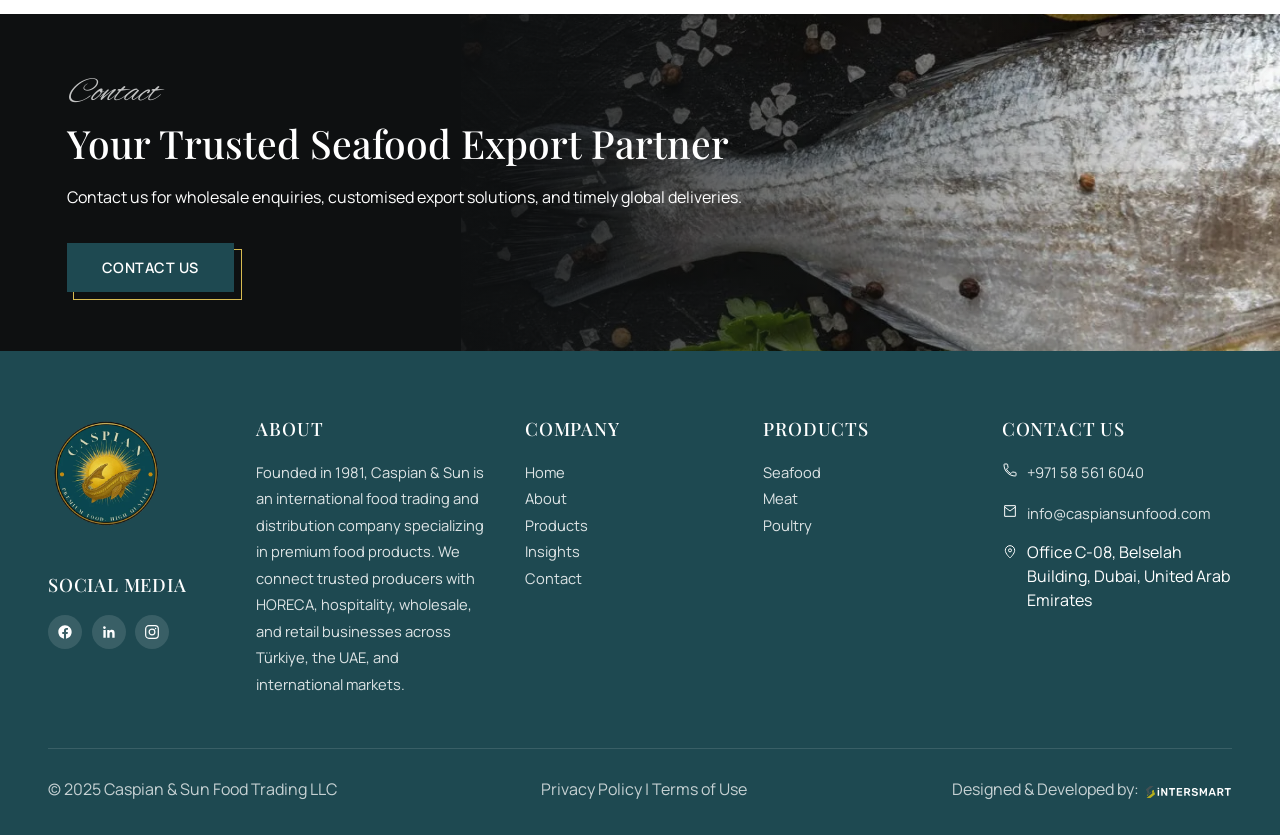
==== commit 1e477c0a: "feat: home blogs side columns swap image on hover of text-only article Co-Authored-By: Claude Sonnet" ====
--- a/index.html
+++ b/index.html
@@ -210,7 +210,14 @@
 .art p{font-size:clamp(.85rem,1.1vw,1rem);line-height:1.65;color:#171813;margin-bottom:.9rem;max-width:30em;}
 .acol{display:flex;flex-direction:column;}
 .acol .art + .art{border-top:1px solid #e3e3e3;margin-top:clamp(1.2rem,2vw,2rem);padding-top:clamp(1.2rem,2vw,2rem);}
-.acol .art.text-first h3{margin-top:0;}
+/* side articles: one image per column at a time; hovering the text-only card swaps the image to it (the other collapses) */
+.acol .awrap{display:grid;grid-template-rows:0fr;opacity:0;transition:grid-template-rows .5s cubic-bezier(.16,1,.3,1),opacity .4s ease;}
+.acol .art.show-img .awrap{grid-template-rows:1fr;opacity:1;}
+.acol .awrap>.aimg{min-height:0;overflow:hidden;}
+.acol .abox{position:relative;padding-top:60.74%;}
+.acol .abox img{position:absolute;inset:0;}
+.acol .art h3{margin-top:0;transition:color .3s ease,margin-top .5s cubic-bezier(.16,1,.3,1);}
+.acol .art.show-img h3{margin-top:clamp(.9rem,1.5vw,1.6rem);}
 
 /* ---------- 9. CTA ---------- */
 .cta{position:relative;min-height:clamp(320px,26.3vw,540px);background:#0e1011;color:#fff;display:flex;align-items:center;overflow:hidden;}
@@ -470,26 +477,28 @@
         <span class="view-more">View More <span class="vm-dash"></span><span class="vm-circle"></span></span>
       </a>
       <div class="acol">
-        <a class="art sm reveal" href="blog-detail.html?p=importance-reliable-food-sourcing">
-          <div class="aimg"><img loading="lazy" decoding="async" width="433" height="263" src="images/home/art-2.webp" alt="Understanding the Importance of Reliable Food Sourcing"></div>
+        <a class="art reveal show-img" href="blog-detail.html?p=importance-reliable-food-sourcing">
+          <div class="awrap"><div class="aimg"><div class="abox"><img loading="lazy" decoding="async" width="433" height="263" src="images/home/art-2.webp" alt="Understanding the Importance of Reliable Food Sourcing"></div></div></div>
           <h3>Understanding the Importance of Reliable Food Sourcing</h3>
           <p>Why consistent supply, verified suppliers and transparent processes matter more than ever to foodservice businesses.</p>
           <span class="view-more">View More <span class="vm-dash"></span><span class="vm-circle"></span></span>
         </a>
-        <a class="art text-first reveal" href="blog-detail.html?p=origin-to-table-premium-seafood">
+        <a class="art reveal" href="blog-detail.html?p=origin-to-table-premium-seafood">
+          <div class="awrap"><div class="aimg"><div class="abox"><img loading="lazy" decoding="async" width="433" height="263" src="images/products/thumb/hokkaido-scallops.webp" alt="From Origin to Table: What Defines Premium Seafood?"></div></div></div>
           <h3>From Origin to Table: What Defines Premium Seafood?</h3>
           <p>Species, origin, handling and grading all shape the quality of premium seafood long before it reaches the plate.</p>
           <span class="view-more">View More <span class="vm-dash"></span><span class="vm-circle"></span></span>
         </a>
       </div>
       <div class="acol">
-        <a class="art text-first reveal" href="blog-detail.html?p=global-seafood-trends-horeca">
+        <a class="art reveal" href="blog-detail.html?p=global-seafood-trends-horeca">
+          <div class="awrap"><div class="aimg"><div class="abox"><img loading="lazy" decoding="async" width="433" height="263" src="images/products/thumb/carabinero-shrimp.webp" alt="Global Seafood Trends Shaping the HORECA Industry"></div></div></div>
           <h3>Global Seafood Trends Shaping the HORECA Industry</h3>
           <p>From provenance storytelling to specialty species, the trends influencing how hotels, restaurants and caterers buy seafood.</p>
           <span class="view-more">View More <span class="vm-dash"></span><span class="vm-circle"></span></span>
         </a>
-        <a class="art sm reveal" href="blog-detail.html?p=international-sourcing-premium-hospitality">
-          <div class="aimg"><img loading="lazy" decoding="async" width="433" height="263" src="images/home/art-3.webp" alt="How International Food Sourcing Supports Premium Hospitality"></div>
+        <a class="art reveal show-img" href="blog-detail.html?p=international-sourcing-premium-hospitality">
+          <div class="awrap"><div class="aimg"><div class="abox"><img loading="lazy" decoding="async" width="433" height="263" src="images/home/art-3.webp" alt="How International Food Sourcing Supports Premium Hospitality"></div></div></div>
           <h3>How International Food Sourcing Supports Premium Hospitality</h3>
           <p>Why luxury hospitality relies on a global network of producers to deliver the products guests expect.</p>
           <span class="view-more">View More <span class="vm-dash"></span><span class="vm-circle"></span></span>
@@ -558,6 +567,19 @@
       new IntersectionObserver(function(en){en.forEach(function(x){if(x.isIntersecting)start();else stop();});},{threshold:.3}).observe(box);
     }else start();
   })();
+
+  /* blogs: in each side column hovering the text-only article shows its image and hides the other one; restores on leave */
+  document.querySelectorAll('.acol').forEach(function(col){
+    var arts=[].slice.call(col.querySelectorAll('.art'));
+    var initial=arts.map(function(a){return a.classList.contains('show-img');});
+    function restore(){arts.forEach(function(a,i){a.classList.toggle('show-img',initial[i]);});}
+    arts.forEach(function(a){
+      a.addEventListener('mouseenter',function(){arts.forEach(function(o){o.classList.toggle('show-img',o===a);});});
+      a.addEventListener('focusin',function(){arts.forEach(function(o){o.classList.toggle('show-img',o===a);});});
+    });
+    col.addEventListener('mouseleave',restore);
+    col.addEventListener('focusout',function(e){if(!col.contains(e.relatedTarget))restore();});
+  });
 
   /* testimonial slider */
   var track=document.getElementById('track'),dots=[].slice.call(document.querySelectorAll('#dots i'));
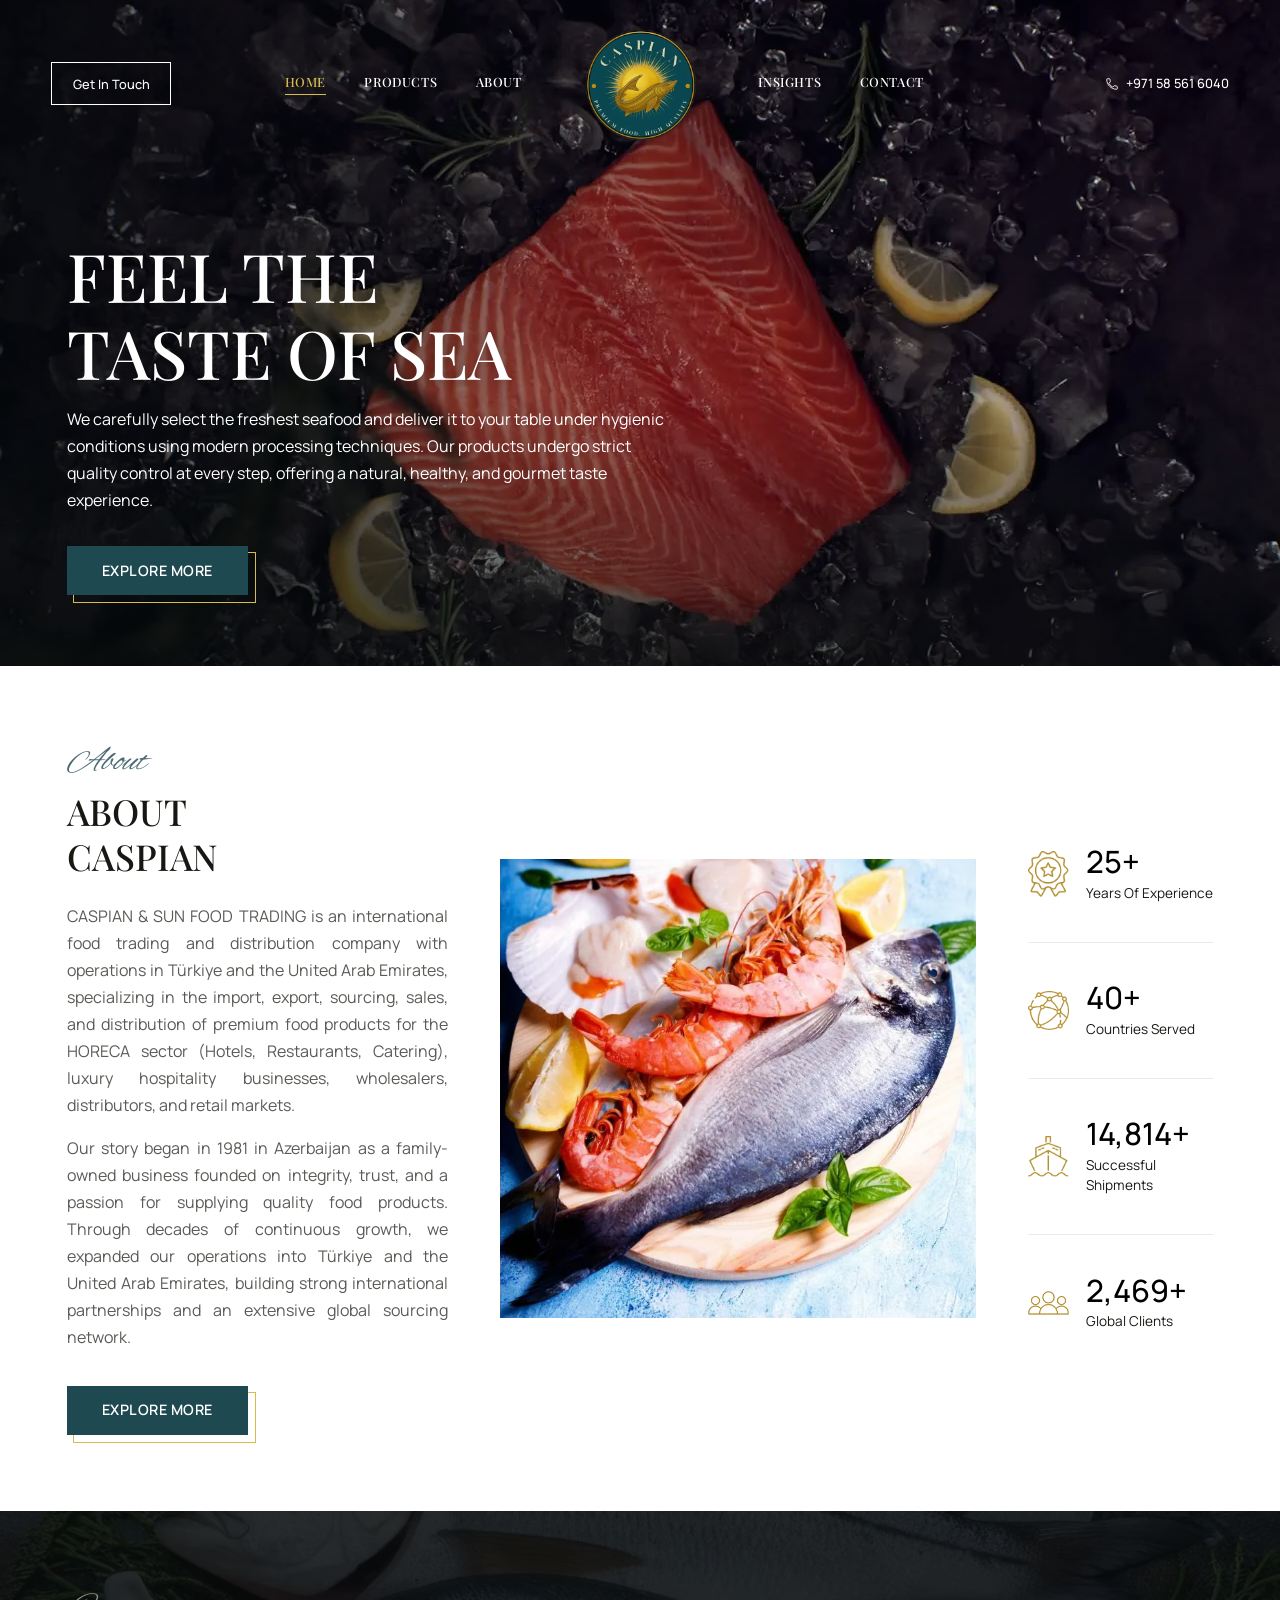
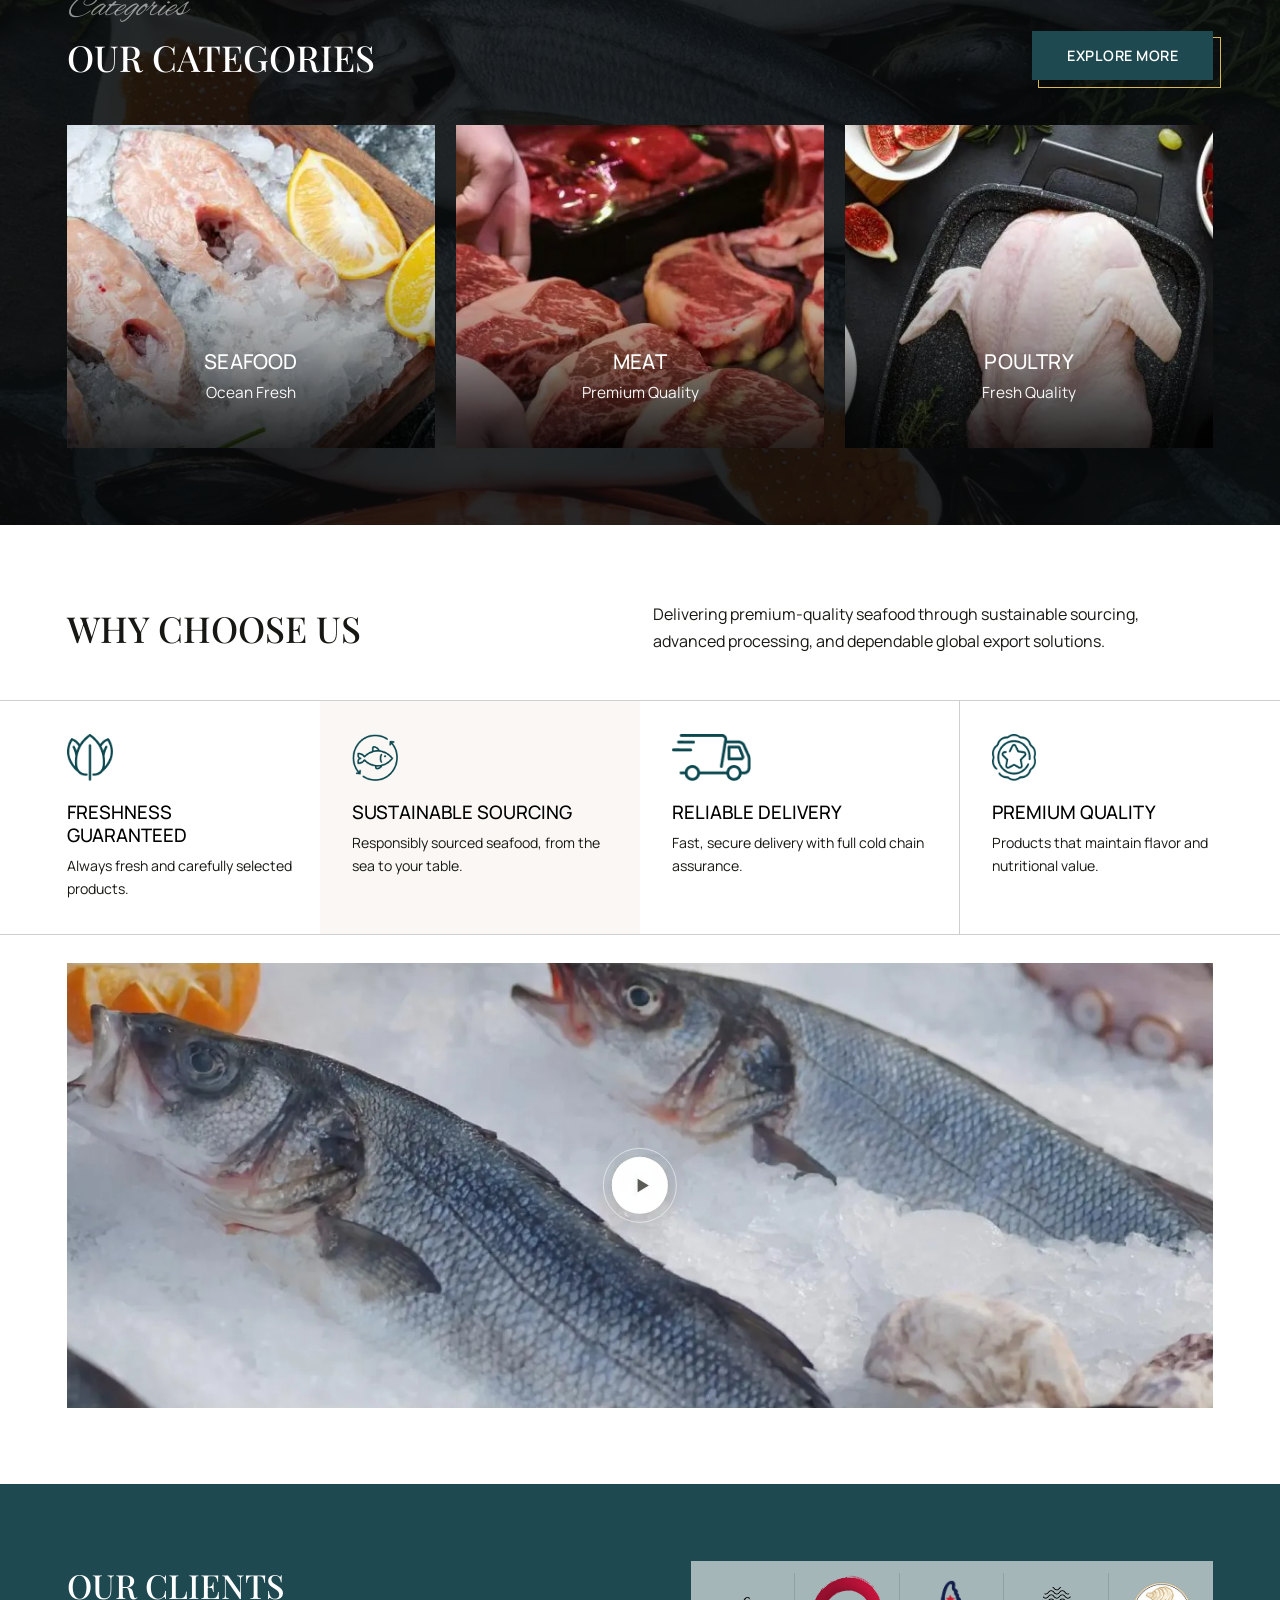
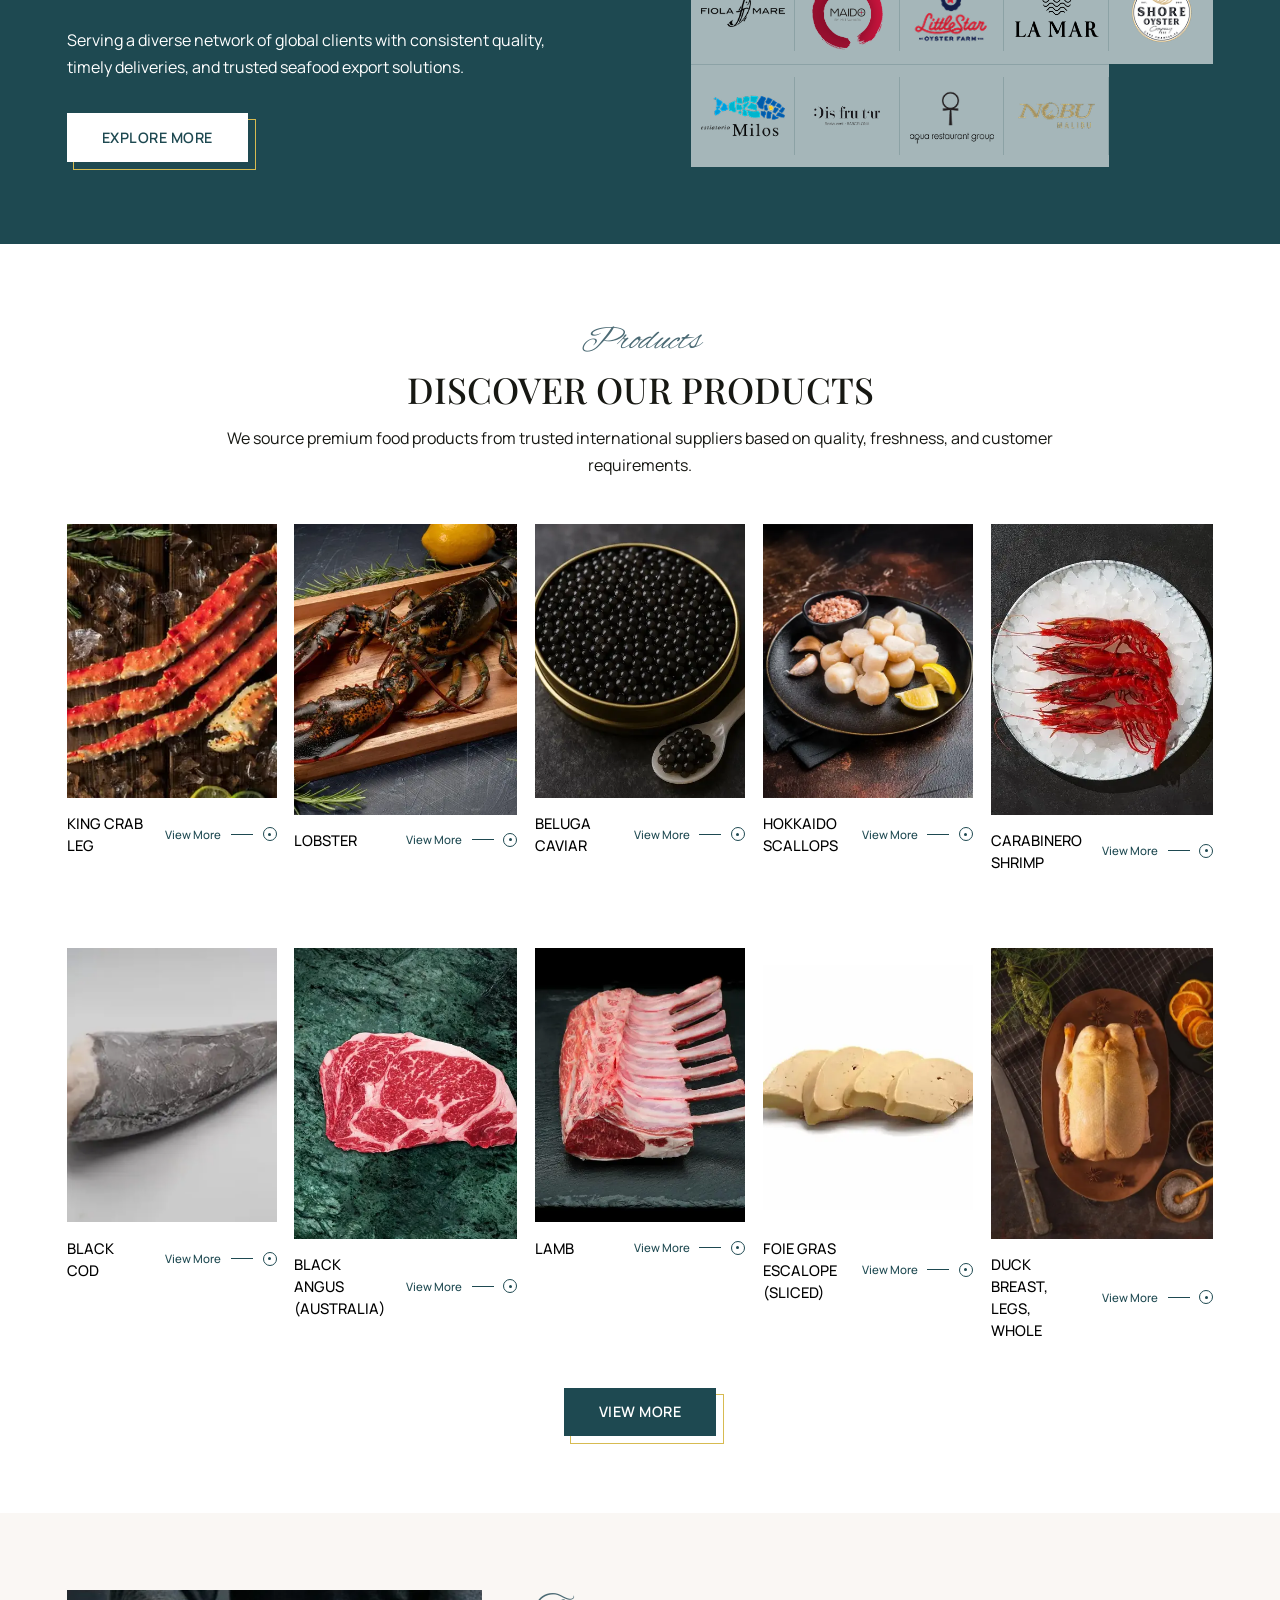
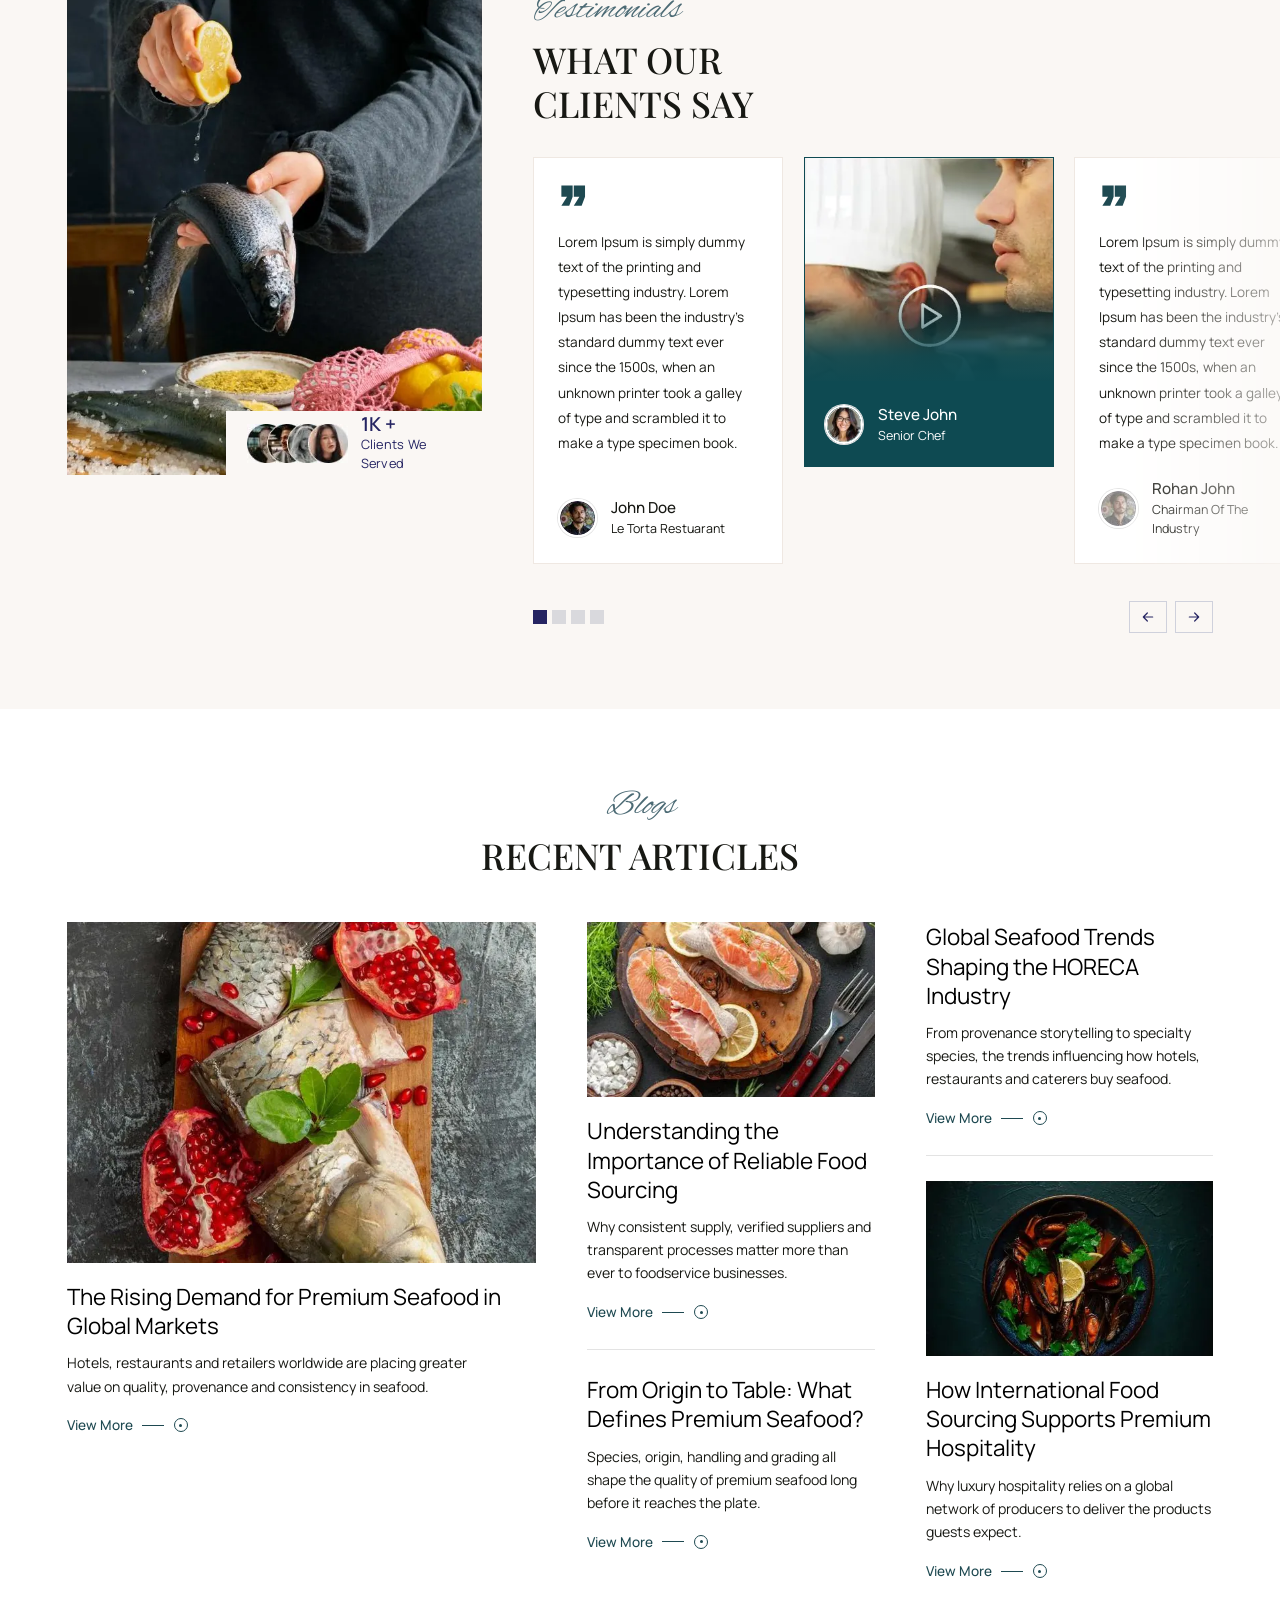
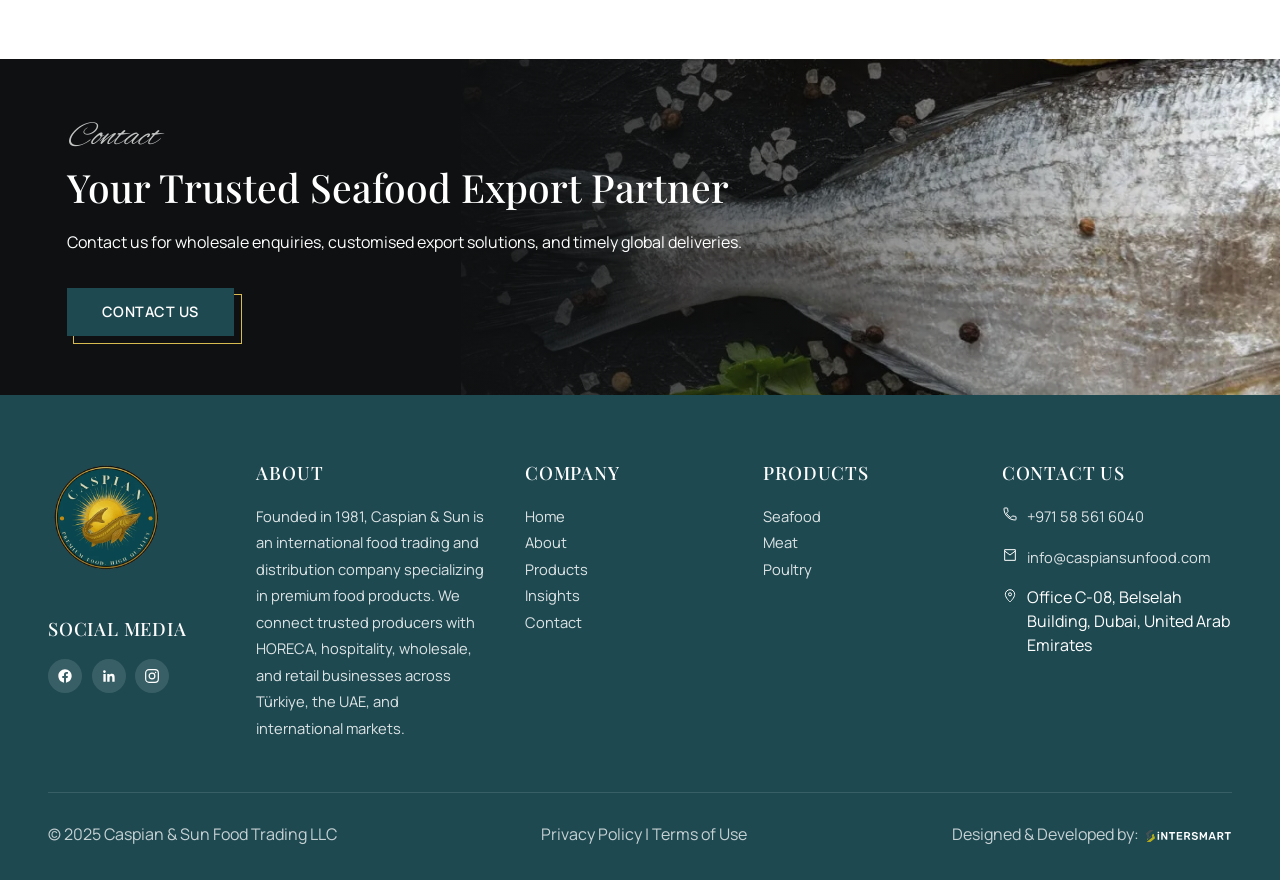
==== commit 6ae77bce: "fix: all home product cards same height (equal grid rows) Co-Authored-By: Claude Sonnet 5.5 <noreply" ====
--- a/index.html
+++ b/index.html
@@ -140,7 +140,7 @@
 /* ---------- 6. PRODUCTS ---------- */
 .prod-head{text-align:center;margin-bottom:clamp(1.8rem,3.5vw,3.4rem);}
 .prod-head p{max-width:840px;margin:.8rem auto 0;color:#171813;}
-.prod-grid{display:grid;grid-template-columns:repeat(5,1fr);gap:clamp(1.4rem,2.4vw,2.6rem) clamp(.8rem,1.4vw,1.6rem);}
+.prod-grid{display:grid;grid-auto-rows:1fr;grid-template-columns:repeat(5,1fr);gap:clamp(1.4rem,2.4vw,2.6rem) clamp(.8rem,1.4vw,1.6rem);}
 .pcard{display:flex;flex-direction:column;}
 .pimg{position:relative;aspect-ratio:323/422;overflow:hidden;}
 .pimg img{width:100%;height:100%;object-fit:cover;transition:transform .7s cubic-bezier(.16,1,.3,1);}
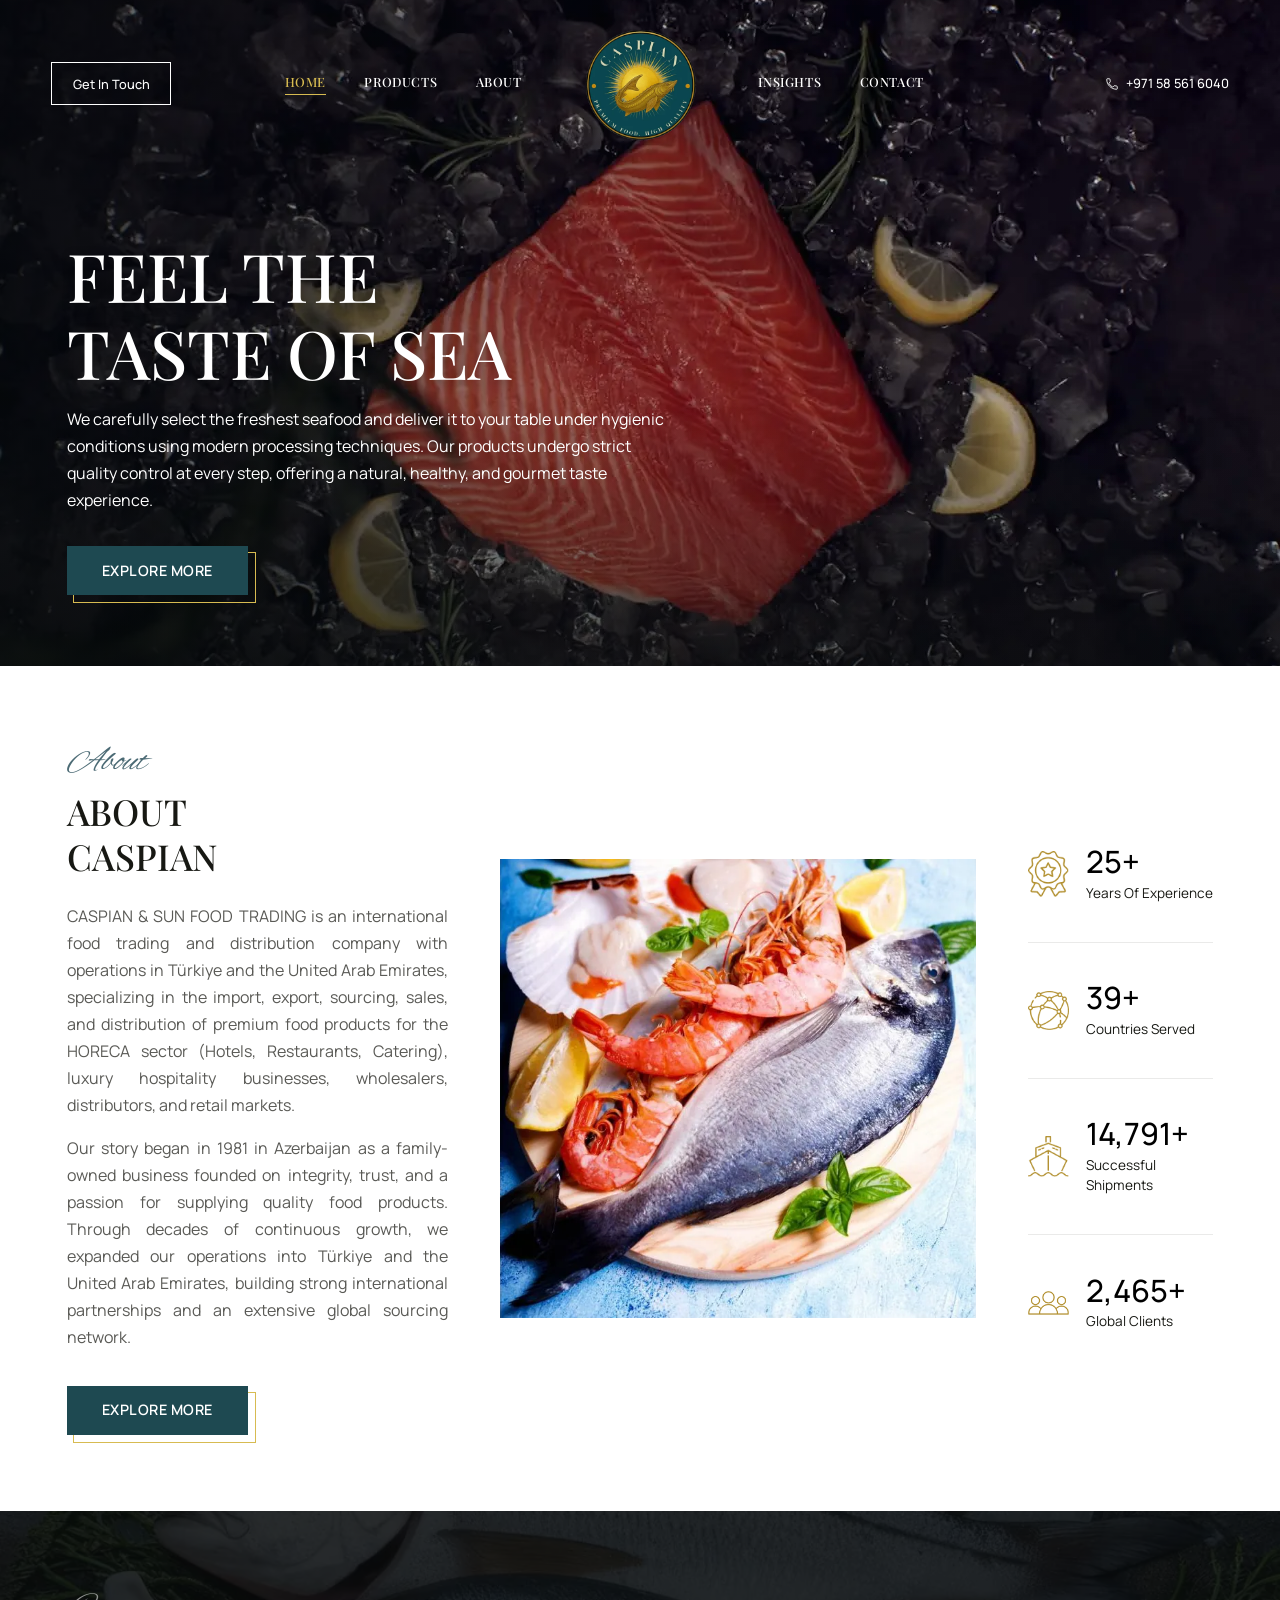
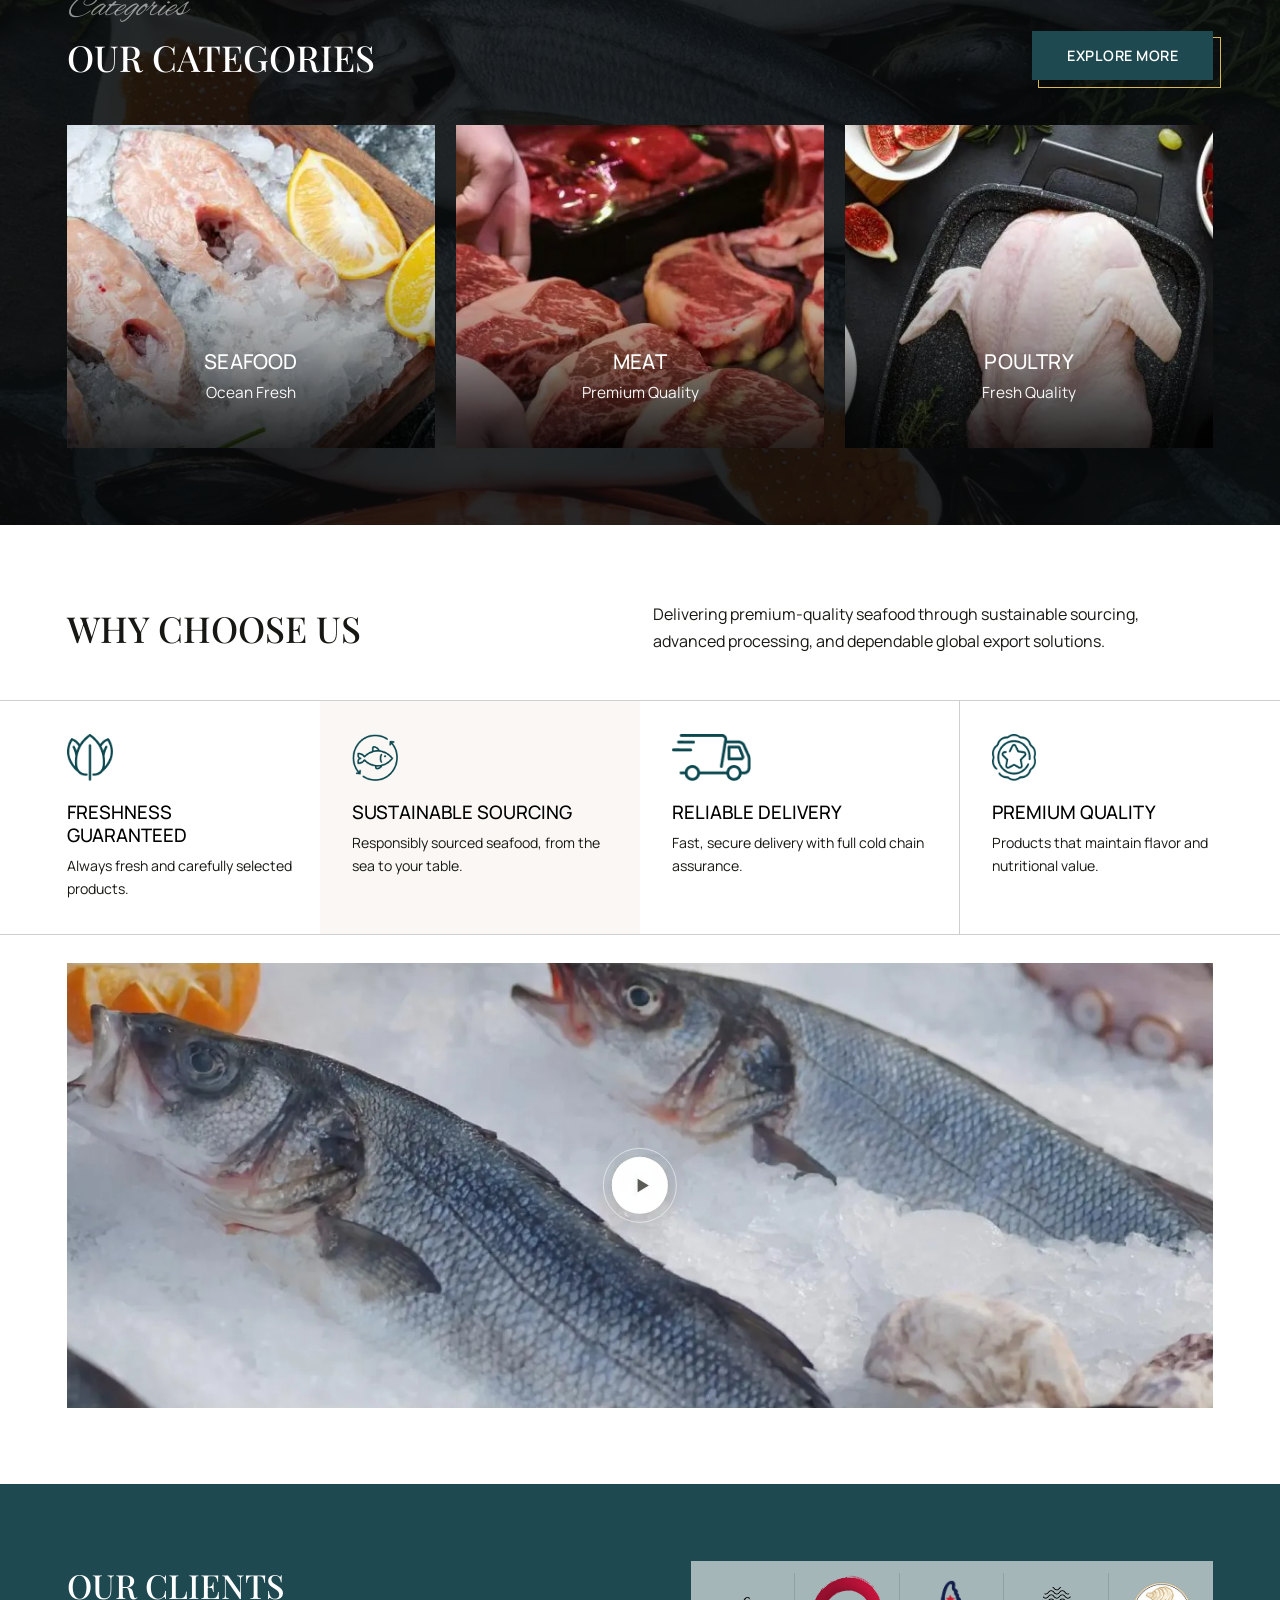
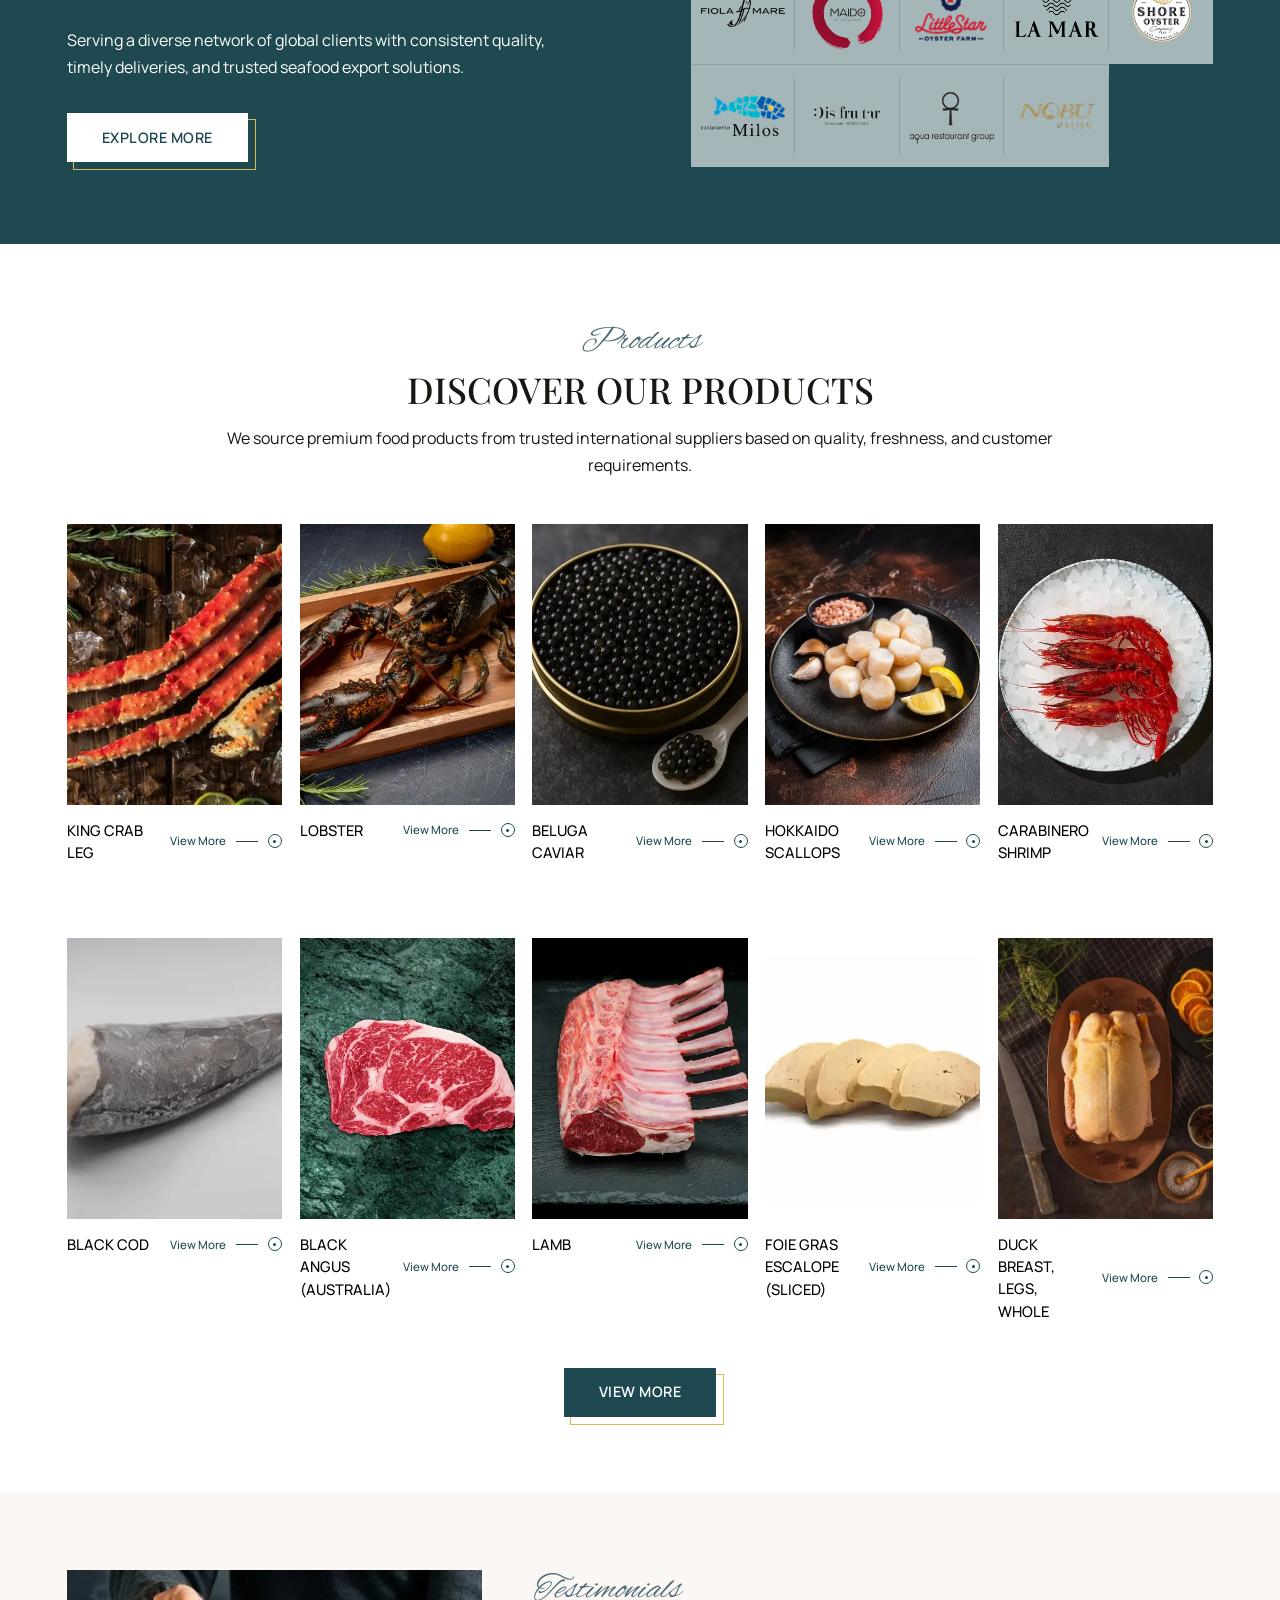
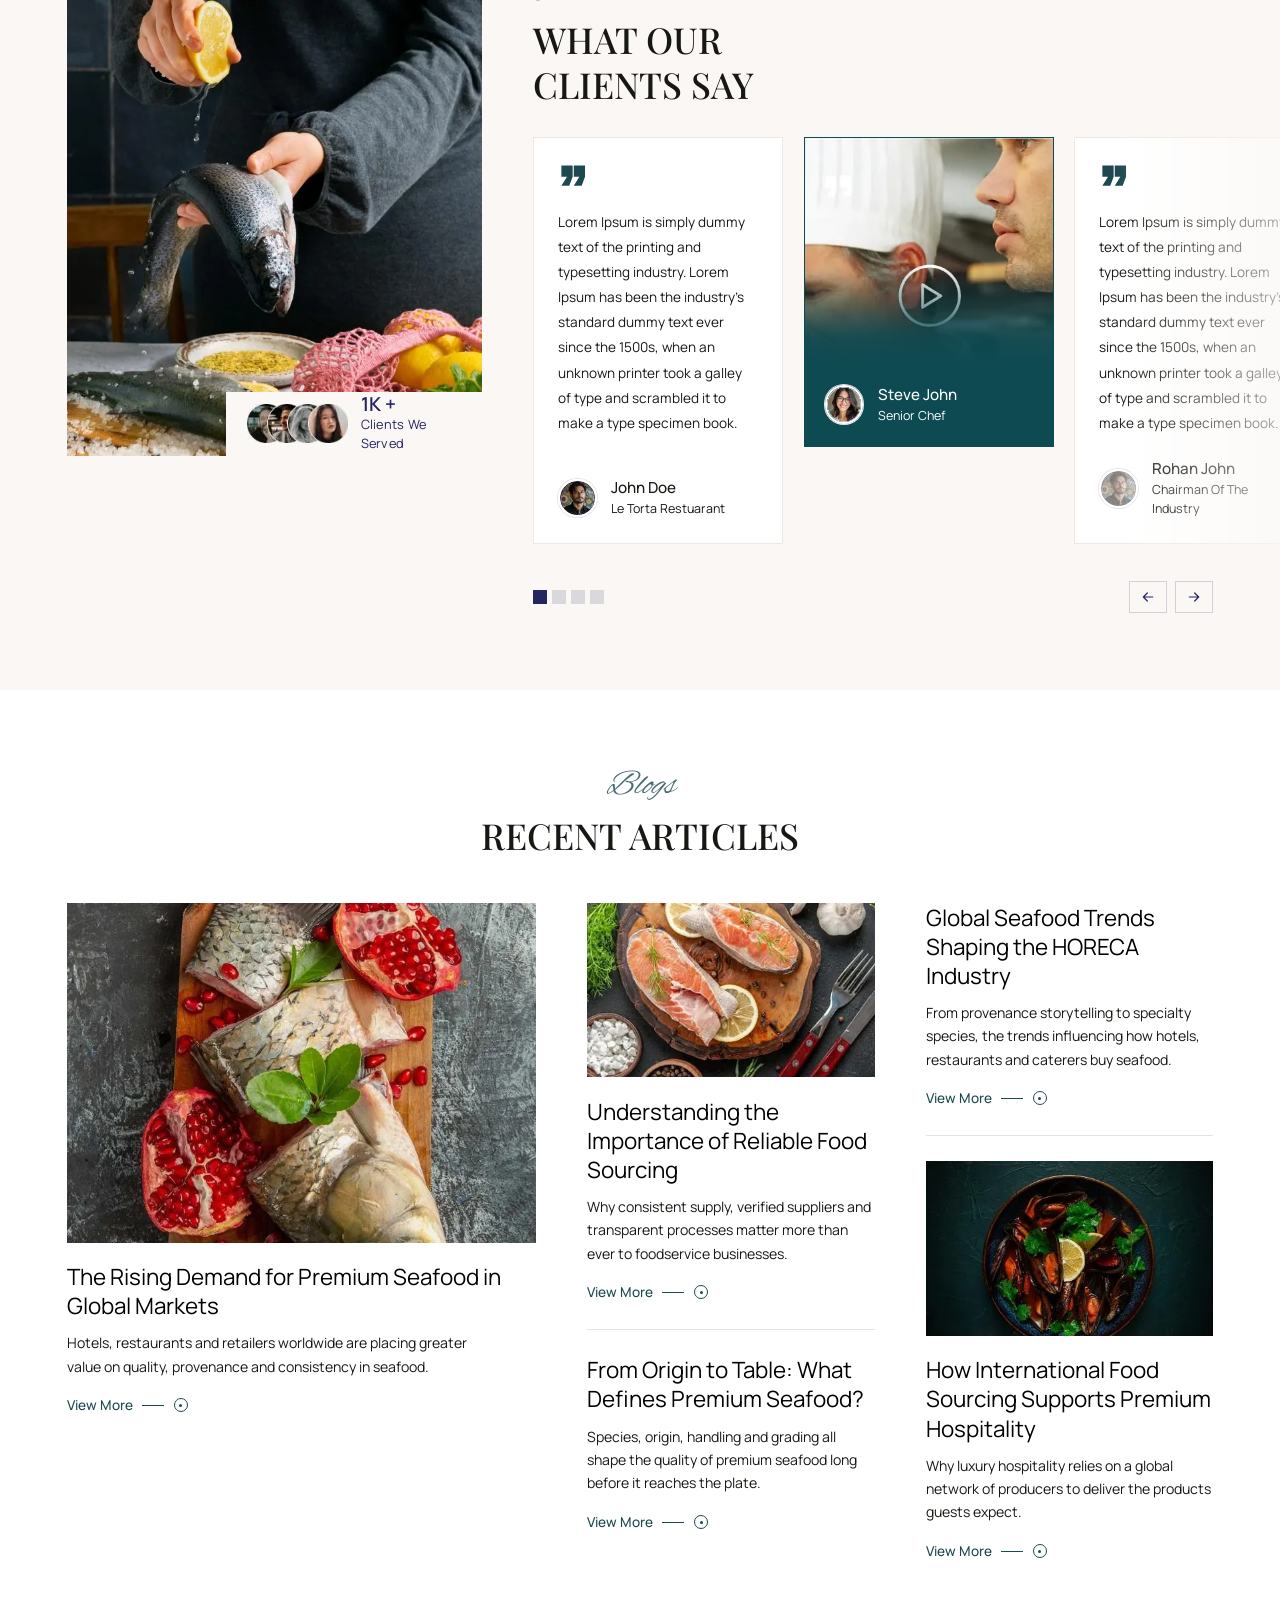
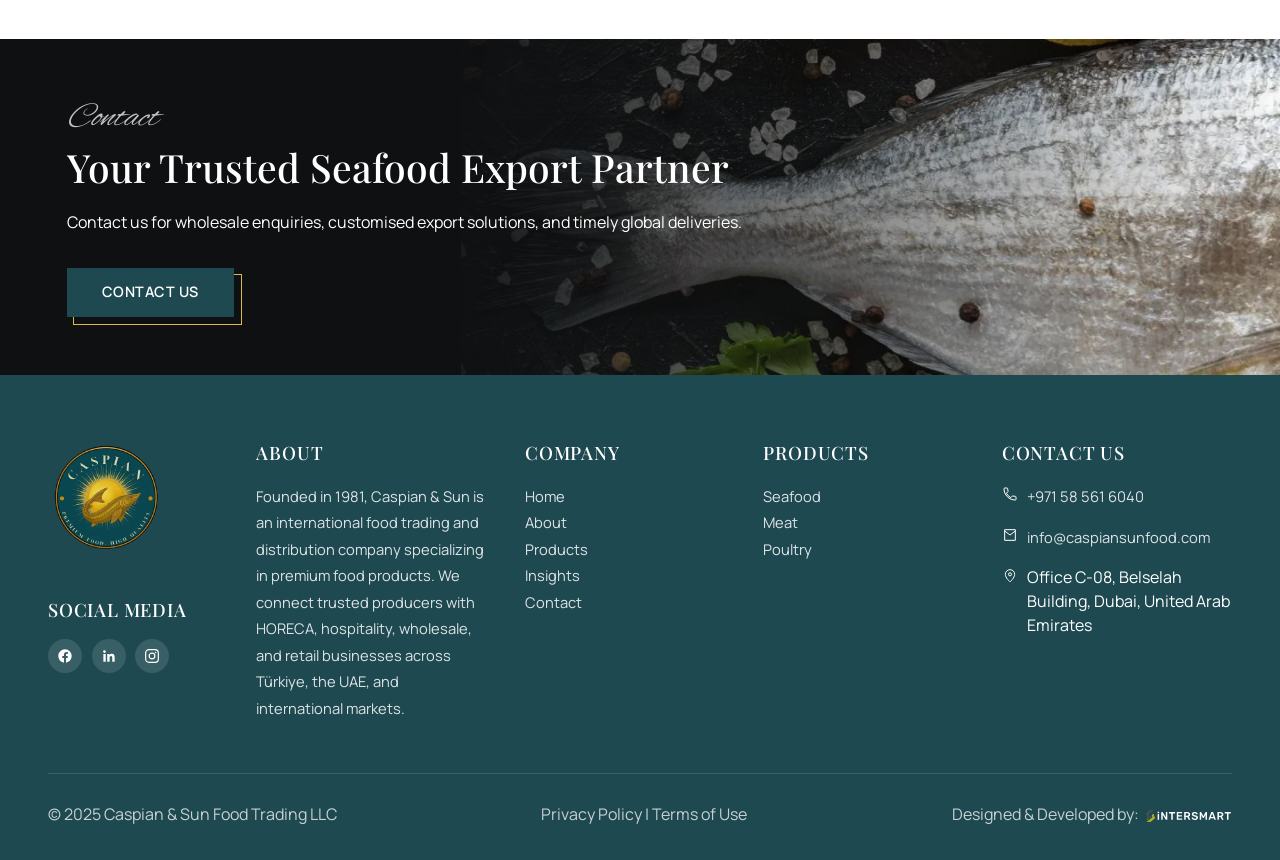
==== commit 22465066: "fix: equal column widths in product grids (minmax(0,1fr)) so card sizes match Co-Authored-By: Claude" ====
--- a/index.html
+++ b/index.html
@@ -140,7 +140,7 @@
 /* ---------- 6. PRODUCTS ---------- */
 .prod-head{text-align:center;margin-bottom:clamp(1.8rem,3.5vw,3.4rem);}
 .prod-head p{max-width:840px;margin:.8rem auto 0;color:#171813;}
-.prod-grid{display:grid;grid-auto-rows:1fr;grid-template-columns:repeat(5,1fr);gap:clamp(1.4rem,2.4vw,2.6rem) clamp(.8rem,1.4vw,1.6rem);}
+.prod-grid{display:grid;grid-auto-rows:1fr;grid-template-columns:repeat(5,minmax(0,1fr));gap:clamp(1.4rem,2.4vw,2.6rem) clamp(.8rem,1.4vw,1.6rem);}
 .pcard{display:flex;flex-direction:column;}
 .pimg{position:relative;aspect-ratio:323/422;overflow:hidden;}
 .pimg img{width:100%;height:100%;object-fit:cover;transition:transform .7s cubic-bezier(.16,1,.3,1);}
@@ -238,7 +238,7 @@
 
 /* ---------- RESPONSIVE ---------- */
 @media (max-width:1200px){
-  .prod-grid{grid-template-columns:repeat(4,1fr);}
+  .prod-grid{grid-template-columns:repeat(4,minmax(0,1fr));}
   .art-grid{grid-template-columns:1fr 1fr;}
   .art.big{grid-column:1/-1;}
 }
@@ -254,7 +254,7 @@
   .why-item:nth-child(3){border-right:none;}
   .why-item:nth-child(-n+2){border-bottom:1px solid #cfcfcf;}
   .clients-grid{grid-template-columns:1fr;}
-  .prod-grid{grid-template-columns:repeat(3,1fr);}
+  .prod-grid{grid-template-columns:repeat(3,minmax(0,1fr));}
   .testi-grid{grid-template-columns:1fr;}
   .testi-photo{aspect-ratio:16/11;max-width:640px;}
 }
@@ -268,7 +268,7 @@
   .logos{grid-template-columns:repeat(3,1fr);}
   .logo-cell::after{display:none;}
   .logo-cell:nth-child(n+4){border-top:1px solid rgba(30,73,81,.18);}
-  .prod-grid{grid-template-columns:repeat(2,1fr);}
+  .prod-grid{grid-template-columns:repeat(2,minmax(0,1fr));}
   .art-grid{grid-template-columns:1fr;}
   .slider{margin-right:calc(-1 * var(--gutter));}
 }
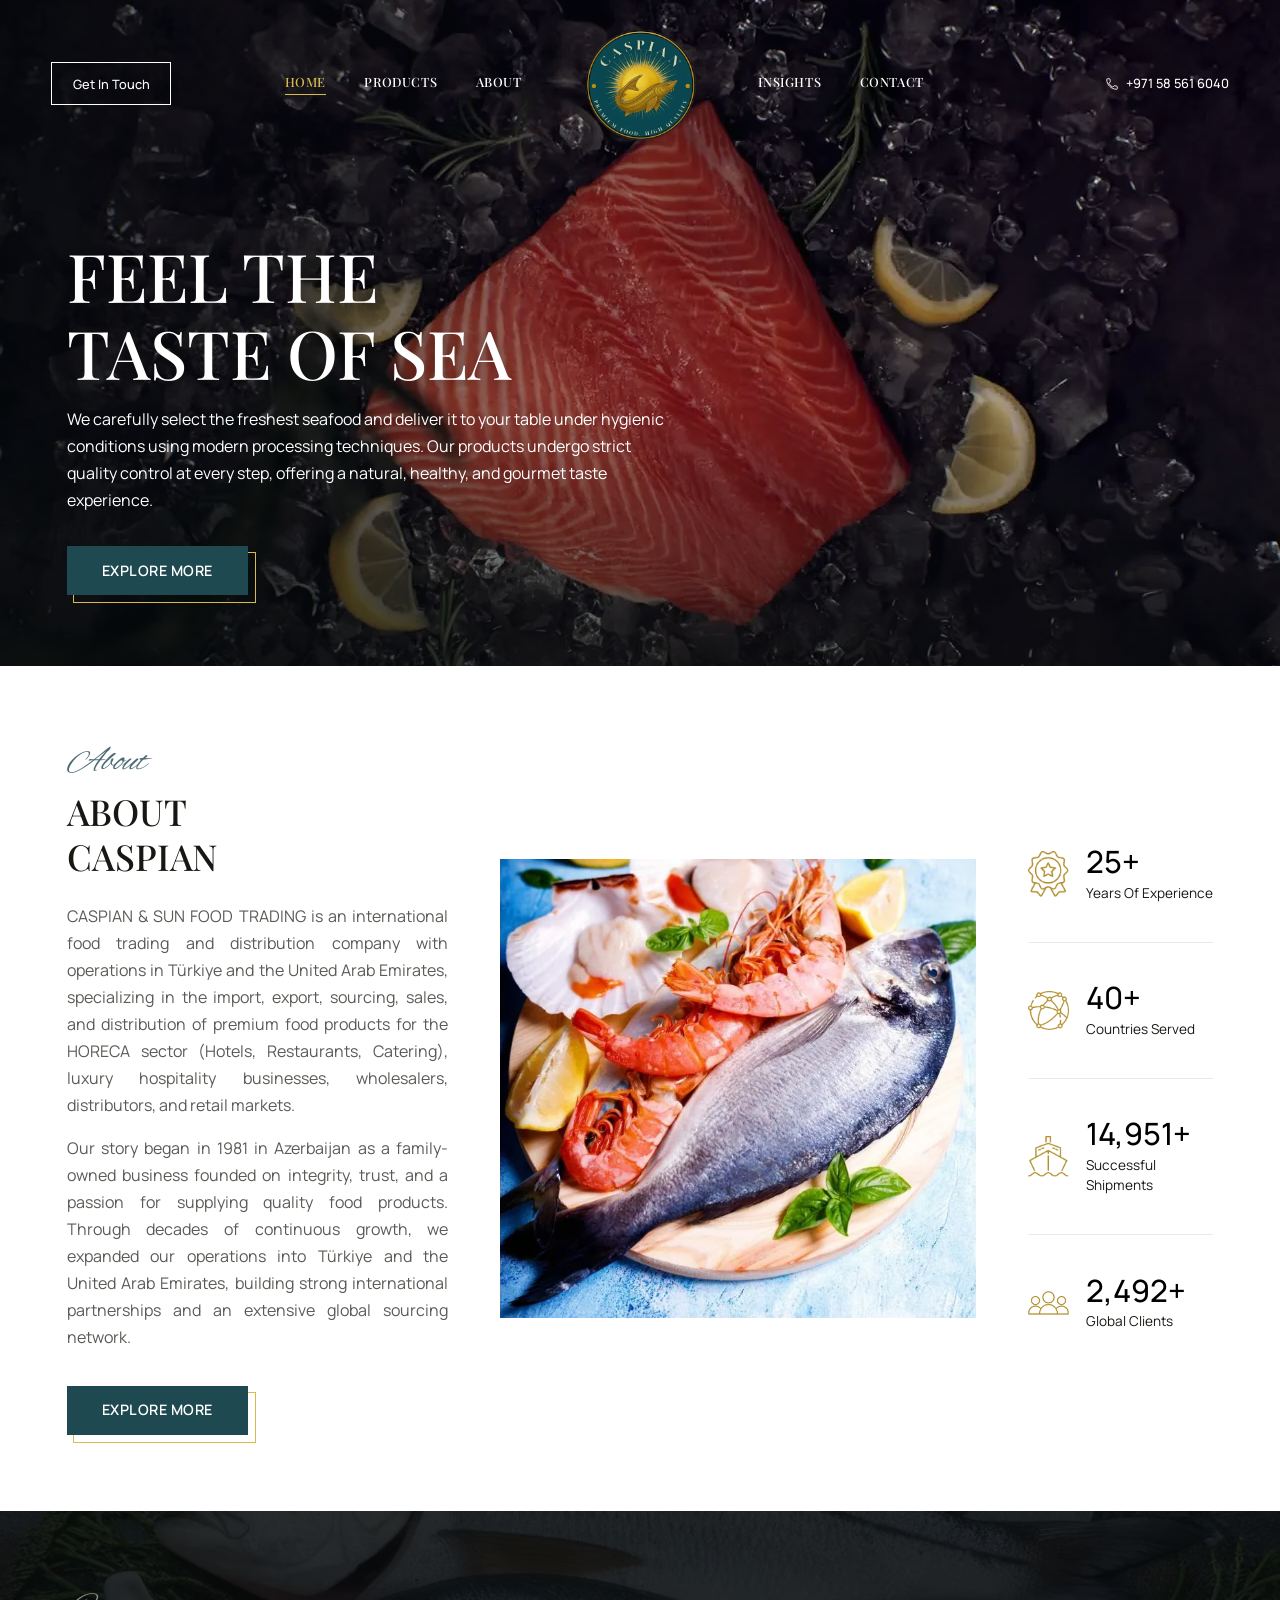
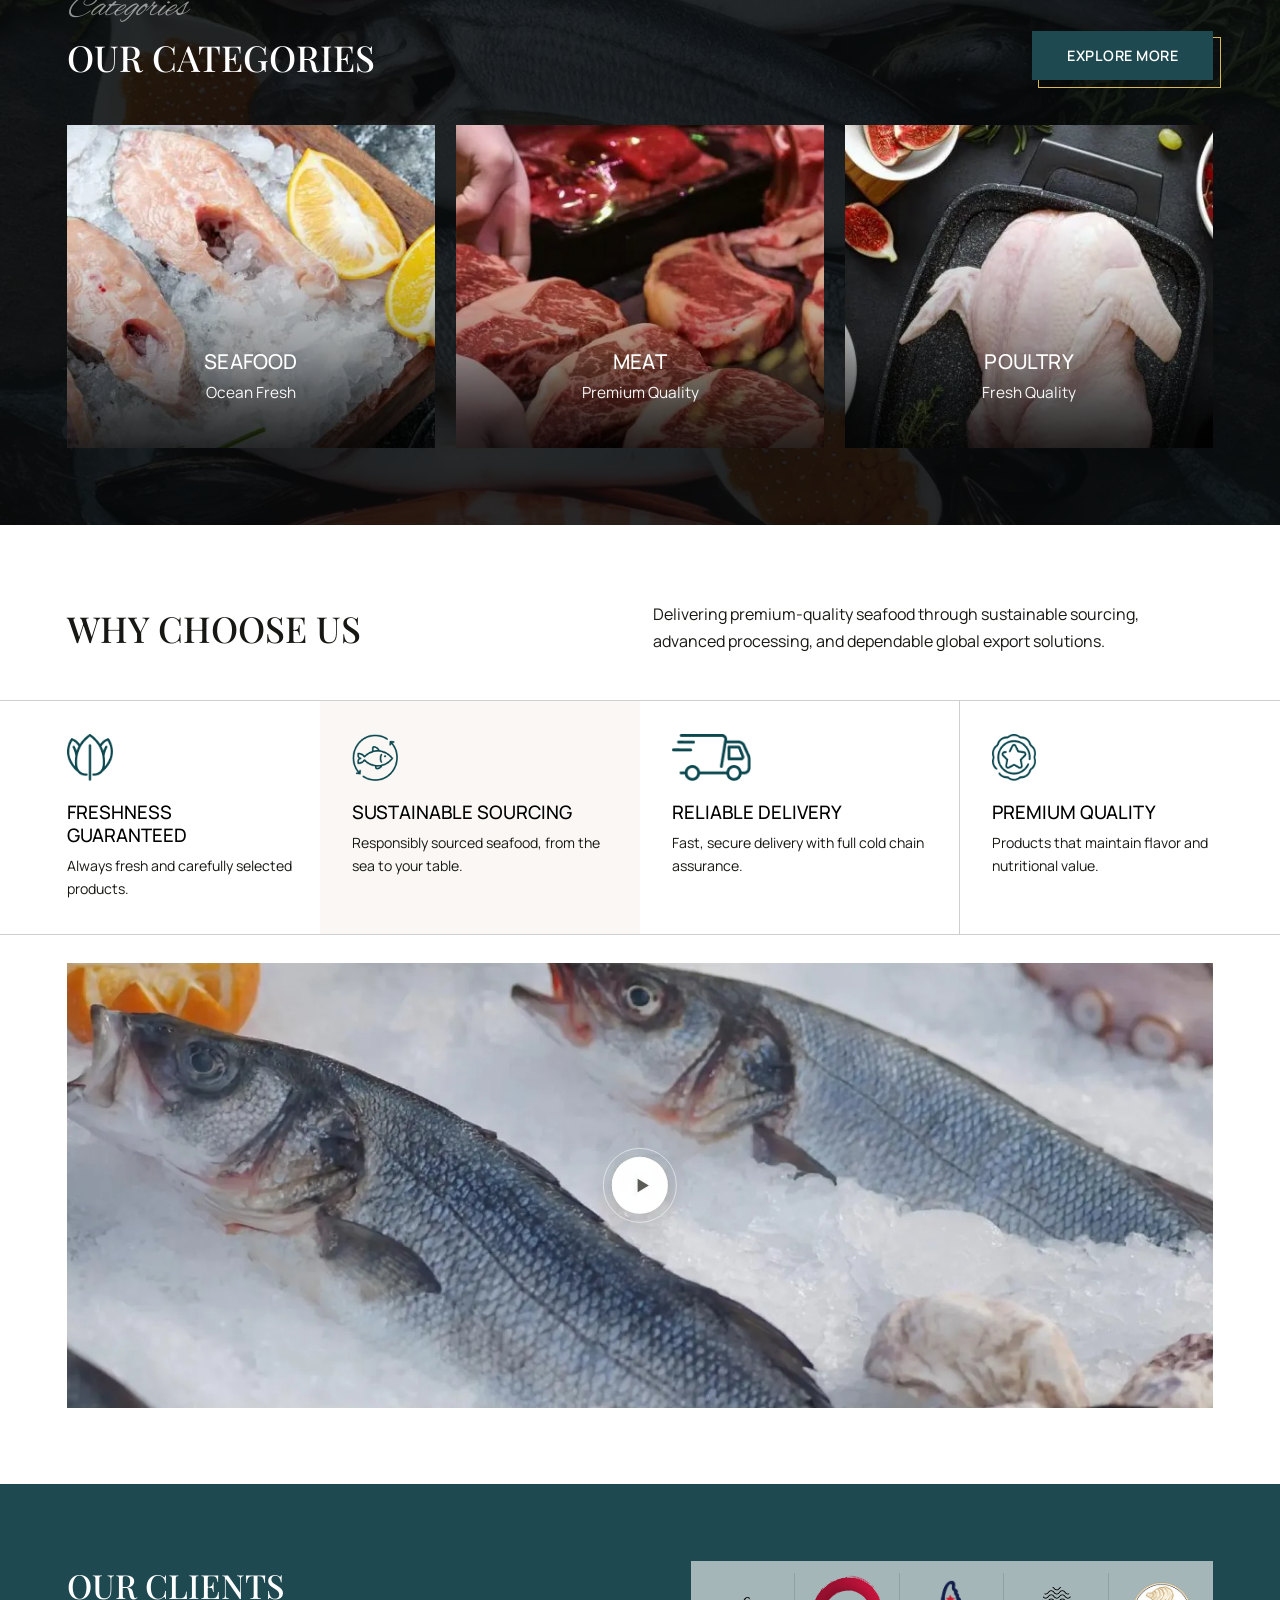
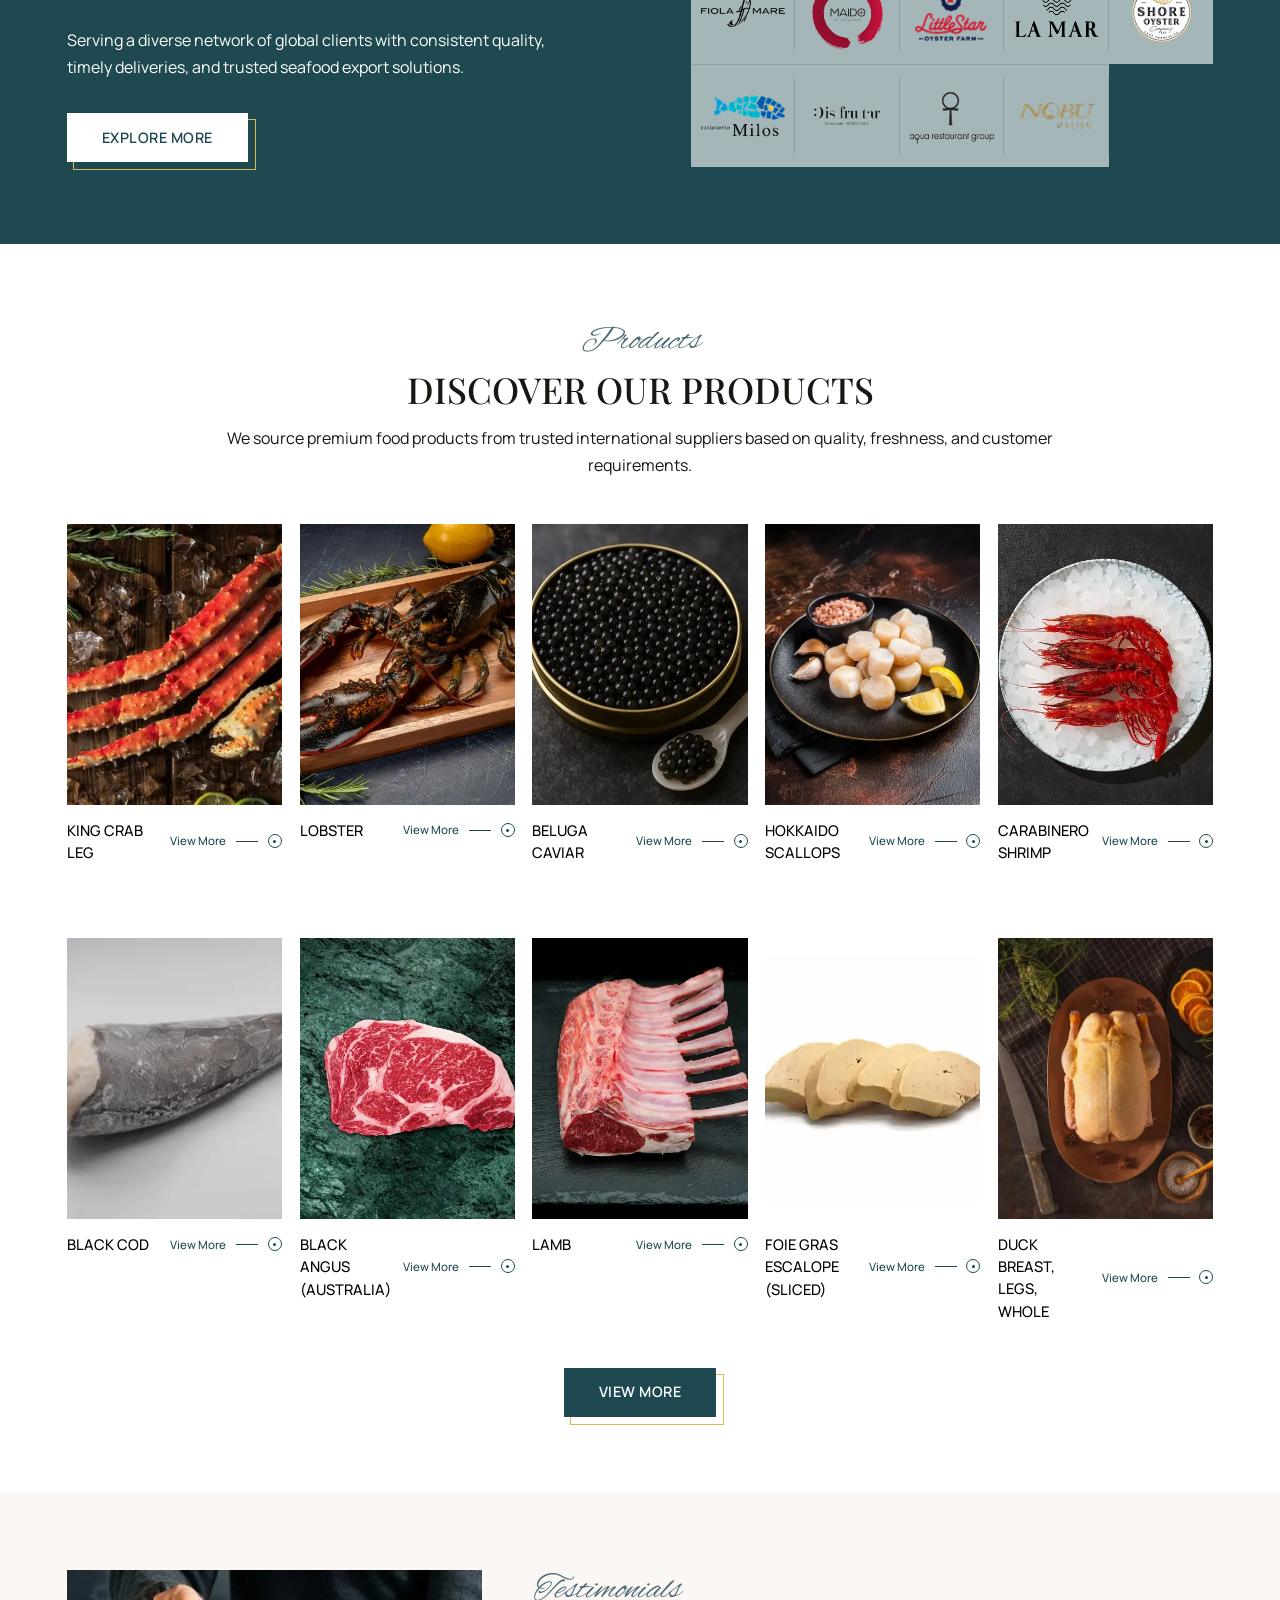
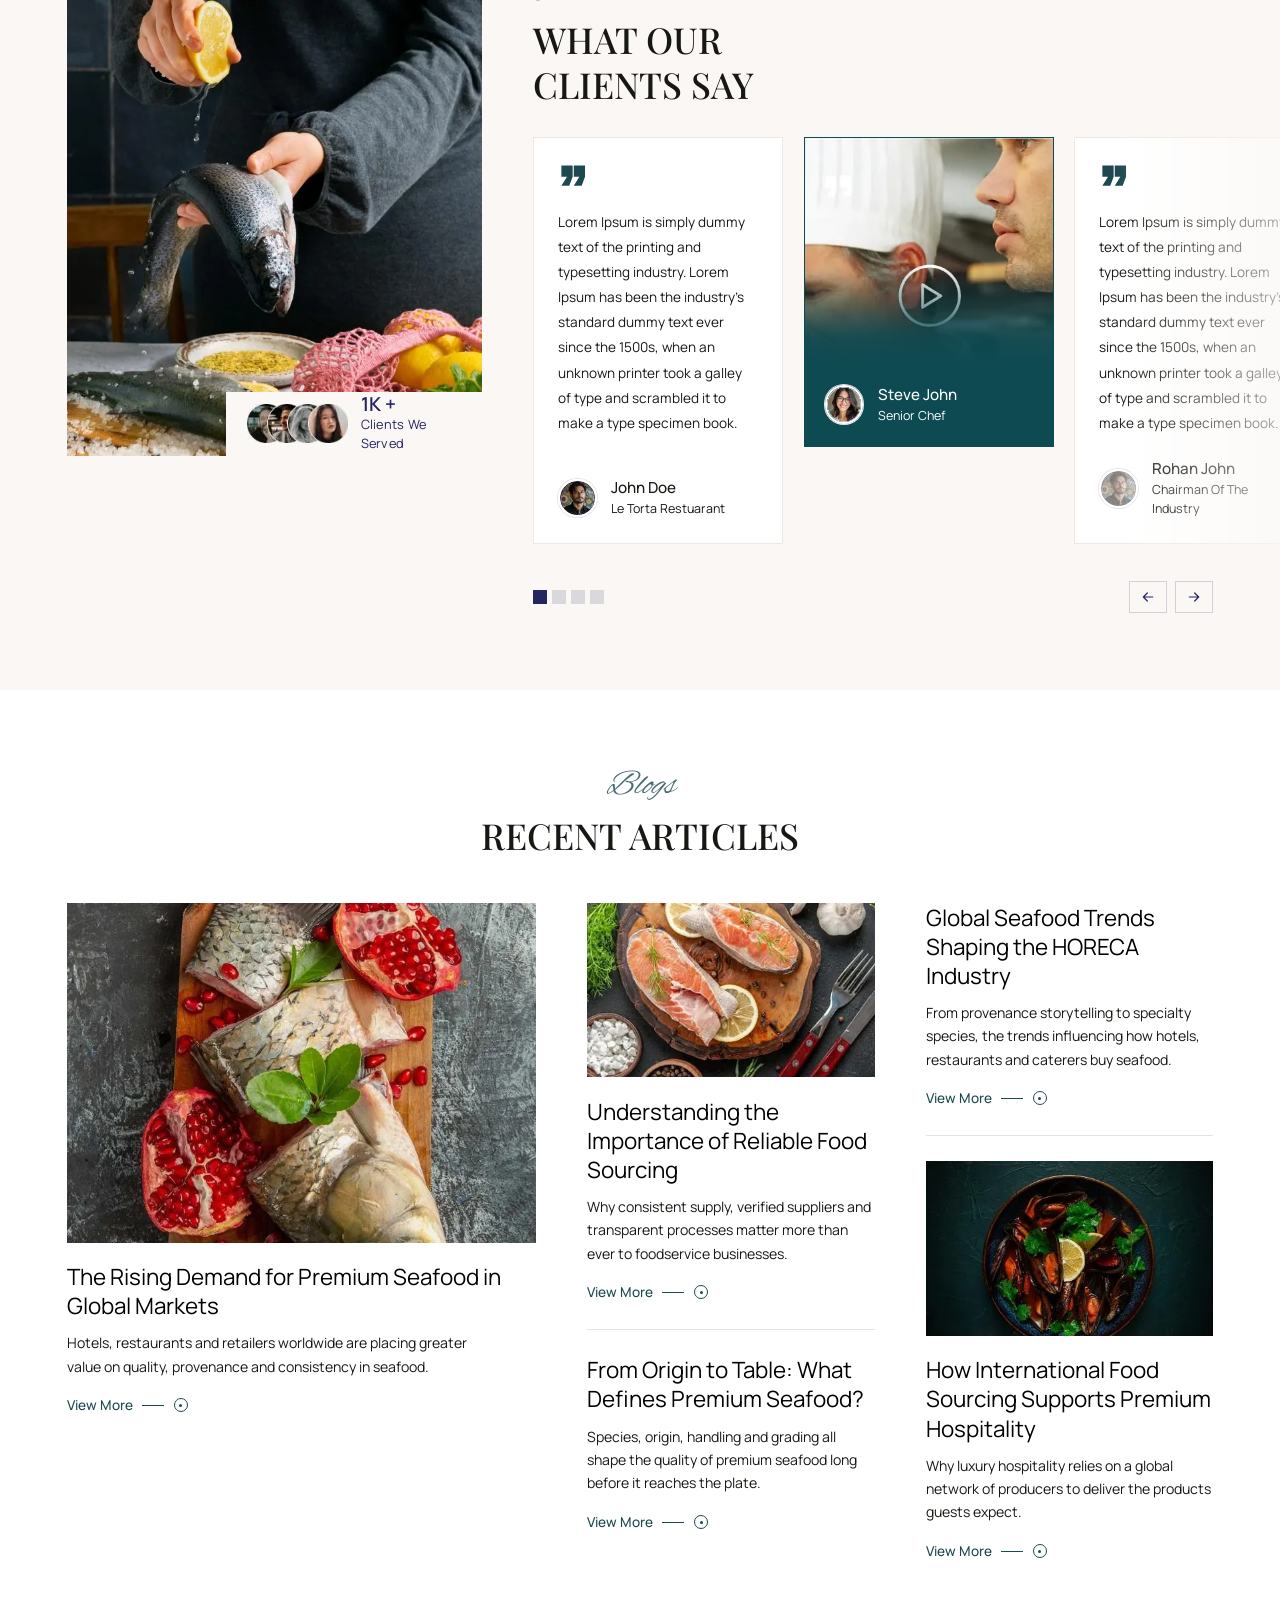
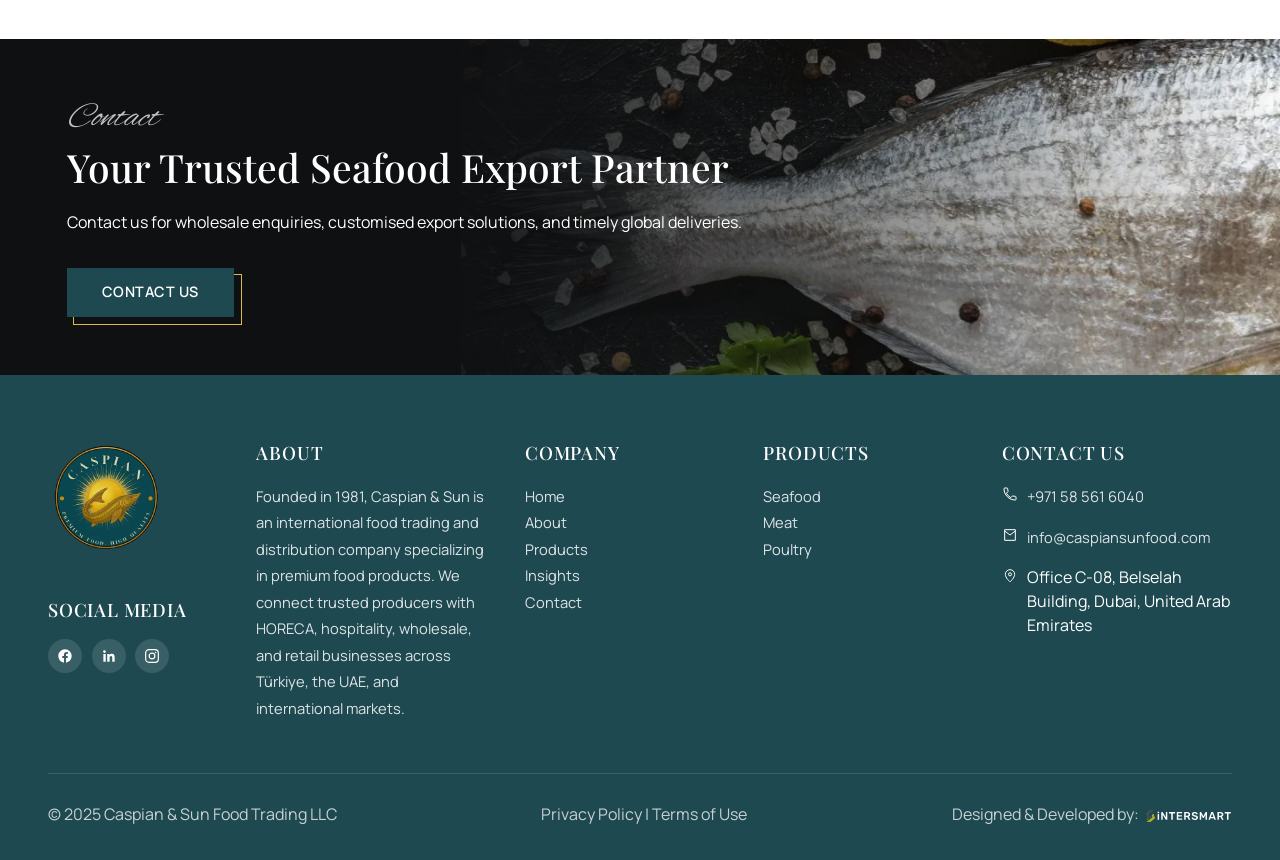
==== commit 44bfd043: "feat: drag-to-scroll testimonials with mouse Co-Authored-By: Claude Sonnet 5.5 <noreply@anthropic.co" ====
--- a/index.html
+++ b/index.html
@@ -170,6 +170,8 @@
 .slider{position:relative;margin-right:calc(-1 * var(--gutter));}
 .track{display:flex;gap:clamp(.8rem,1.6vw,1.6rem);overflow-x:auto;scroll-snap-type:x mandatory;scrollbar-width:none;-ms-overflow-style:none;padding:0 var(--gutter) 6px 0;-webkit-mask-image:linear-gradient(90deg,#000 0,#000 78%,rgba(0,0,0,.35) 100%);mask-image:linear-gradient(90deg,#000 0,#000 78%,rgba(0,0,0,.35) 100%);}
 .track::-webkit-scrollbar{display:none;}
+.track{cursor:grab;}
+.track.dragging{cursor:grabbing;scroll-snap-type:none;scroll-behavior:auto;user-select:none;-webkit-user-select:none;}
 .tcard{--tw:clamp(250px,19vw,365px);flex:0 0 var(--tw);scroll-snap-align:start;background:#fff;border:1px solid #efe8e2;padding:clamp(1.2rem,1.9vw,1.9rem);display:flex;flex-direction:column;min-height:clamp(340px,25vw,478px);}
 .sr-only{position:absolute;width:1px;height:1px;padding:0;margin:-1px;overflow:hidden;clip:rect(0,0,0,0);white-space:nowrap;border:0;}
 .tcard .q{width:clamp(26px,2.2vw,42px);fill:var(--deep-teal);margin-bottom:1.2rem;}
@@ -593,6 +595,30 @@
   }
   track.addEventListener('scroll',function(){window.requestAnimationFrame(sync);},{passive:true});
   dots.forEach(function(d,k){d.addEventListener('click',function(){track.scrollTo({left:k*step(),behavior:'smooth'});});});
+  /* drag-to-scroll with the mouse (touch already scrolls natively) */
+  (function(){
+    var down=false,moved=false,startX=0,startLeft=0;
+    track.addEventListener('mousedown',function(e){
+      if(e.button!==0)return;
+      down=true;moved=false;startX=e.pageX;startLeft=track.scrollLeft;
+      track.classList.add('dragging');
+    });
+    window.addEventListener('mousemove',function(e){
+      if(!down)return;
+      var dx=e.pageX-startX;
+      if(Math.abs(dx)>5)moved=true;
+      if(moved){e.preventDefault();track.scrollLeft=startLeft-dx;}
+    });
+    window.addEventListener('mouseup',function(){
+      if(!down)return;
+      down=false;track.classList.remove('dragging');
+      if(moved){var s=step();track.scrollTo({left:Math.round(track.scrollLeft/s)*s,behavior:'smooth'});}
+    });
+    /* a drag must not open the video card */
+    track.addEventListener('click',function(e){if(moved){e.stopPropagation();e.preventDefault();moved=false;}},true);
+    track.addEventListener('dragstart',function(e){e.preventDefault();});
+  })();
+
   /* auto-scroll: advance every few seconds, loop back at the end; pause while hovering/focused, touching, lightbox open or tab hidden */
   var autoTimer=null,paused=false,body=document.querySelector('.testi-body'),lbEl=document.getElementById('lightbox');
   var reduceMotion=window.matchMedia&&window.matchMedia('(prefers-reduced-motion: reduce)').matches;
